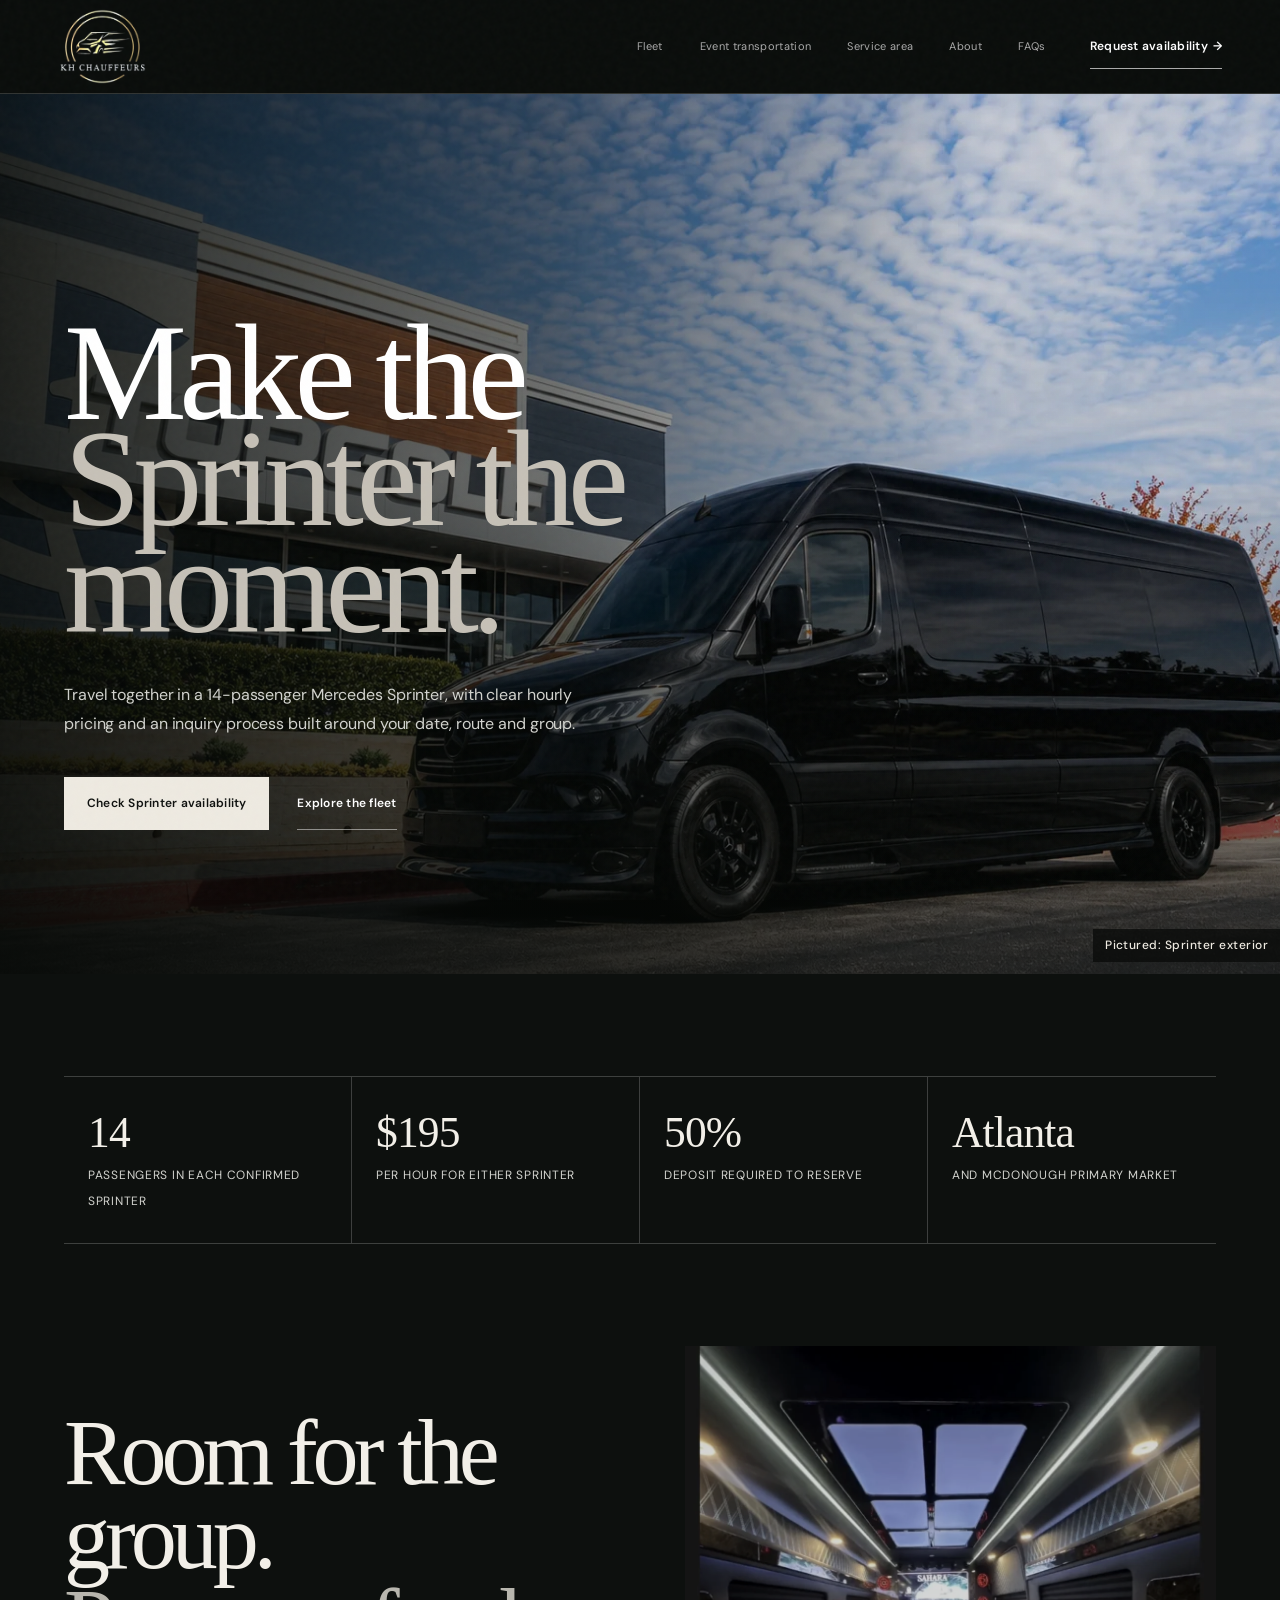
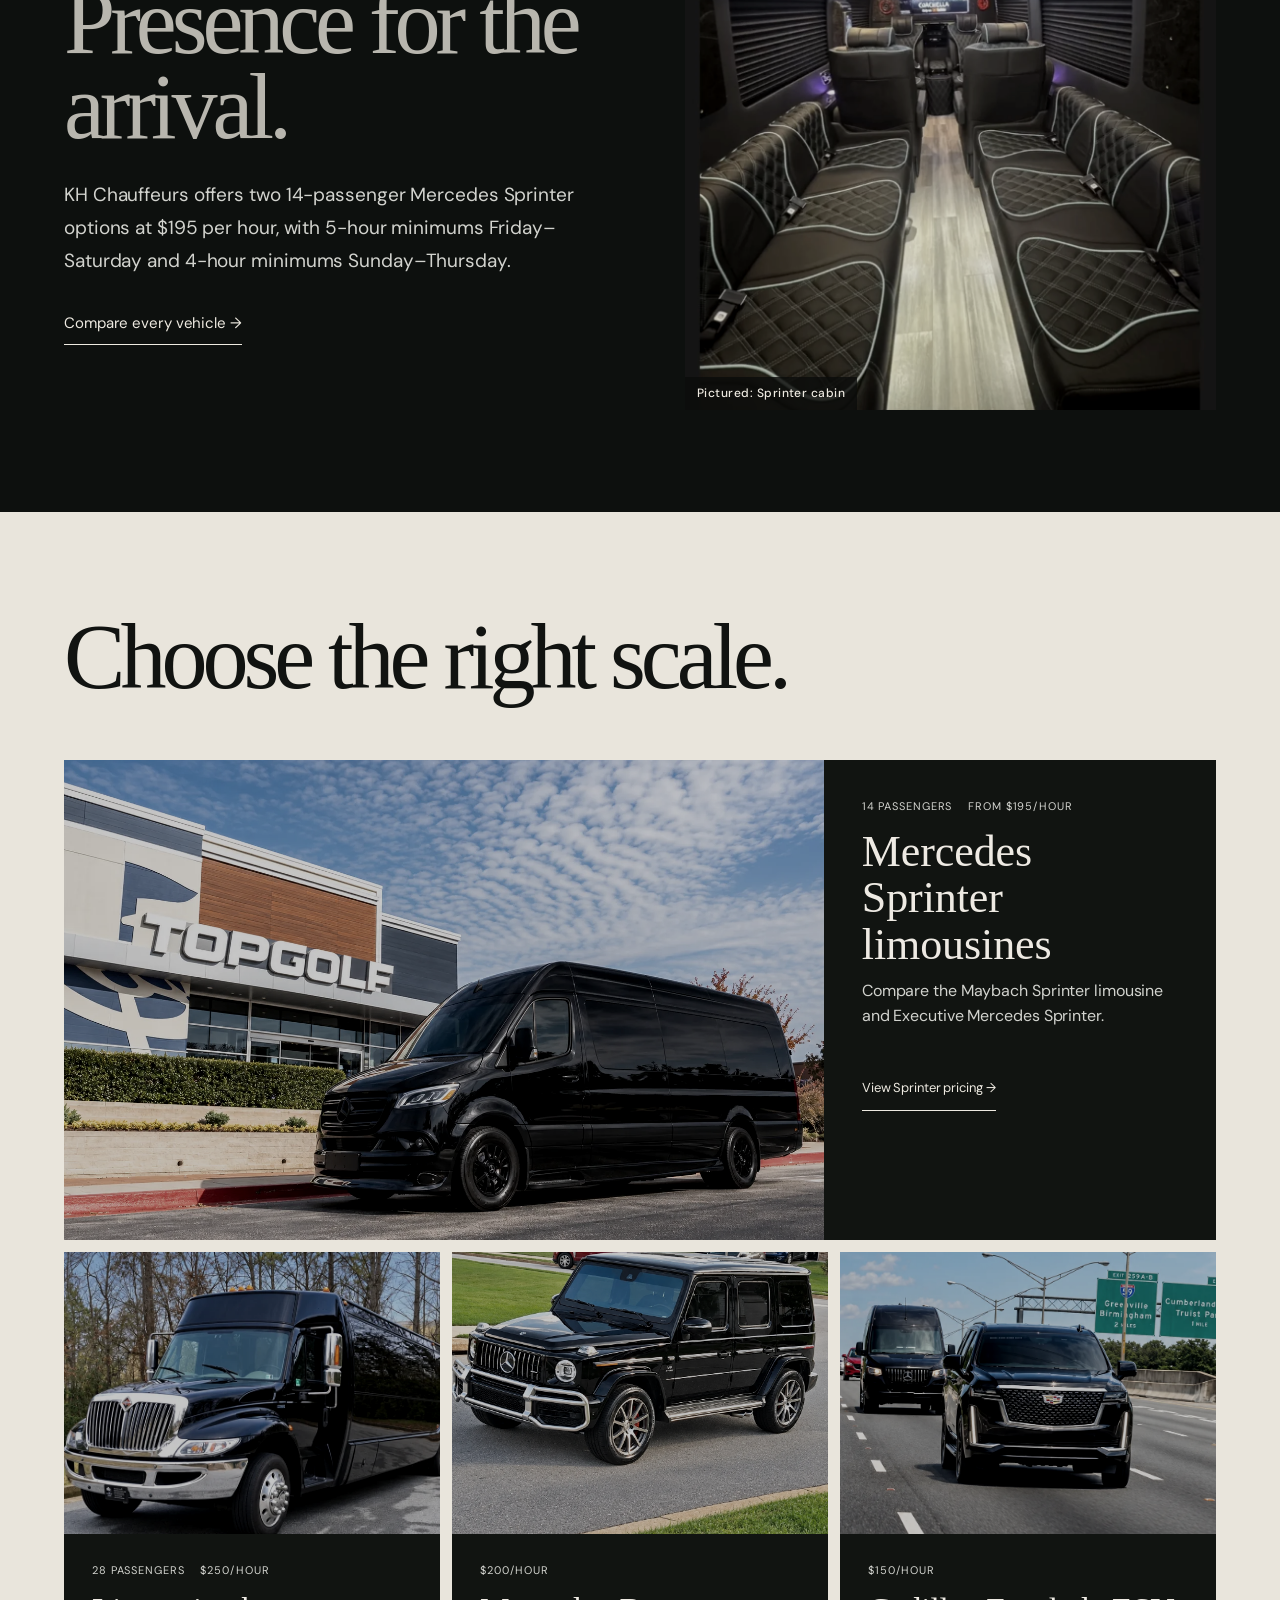
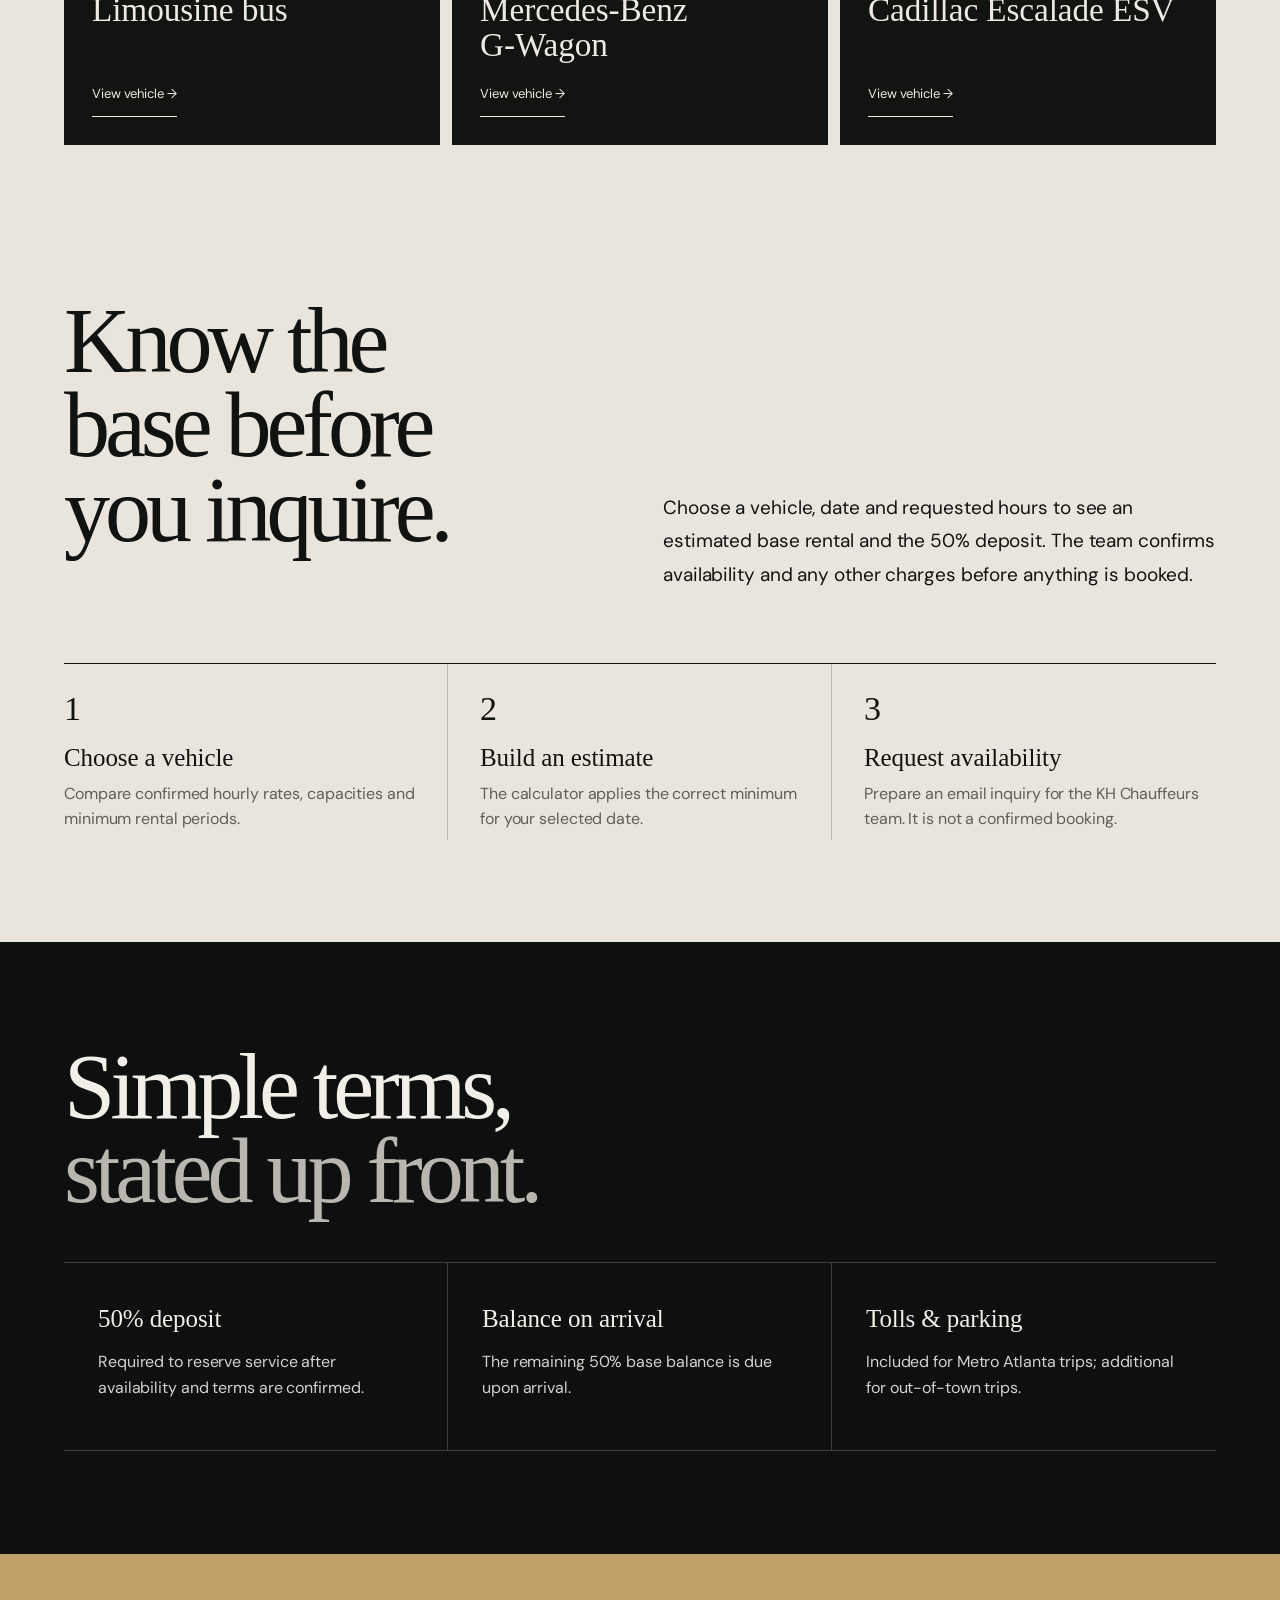
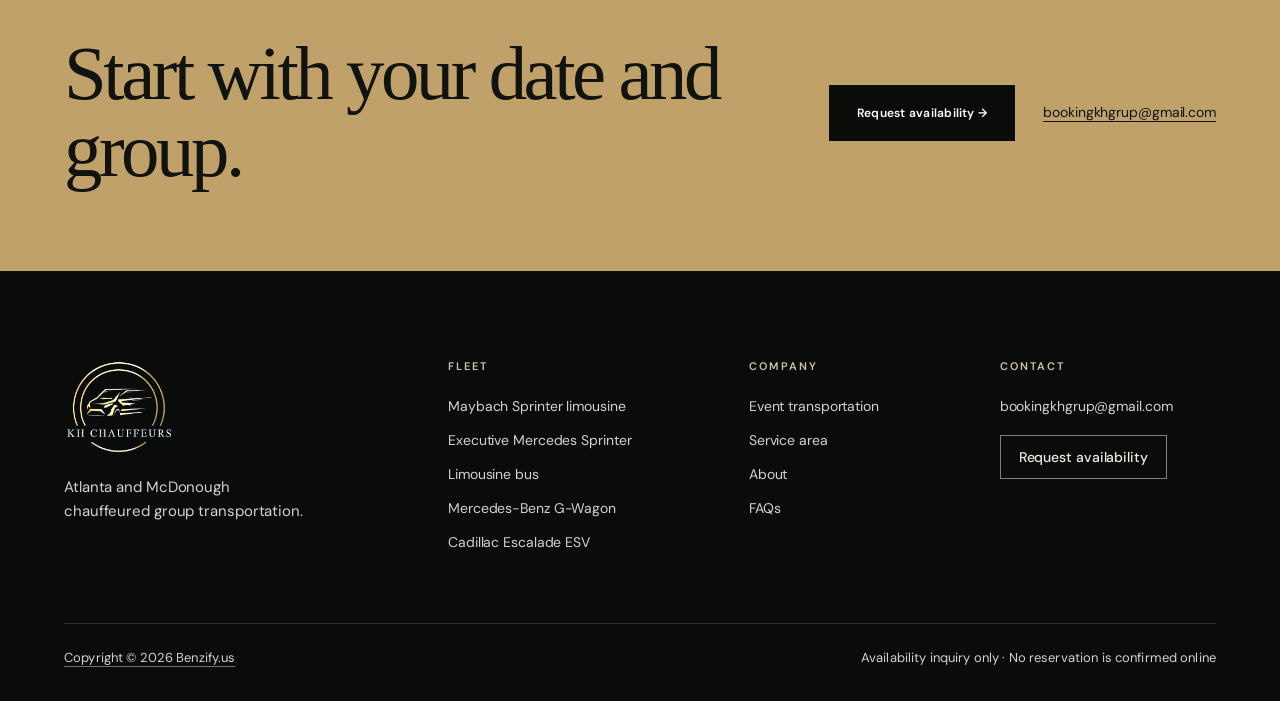
==== index.html @ 612e09ca "Add per-vehicle photo galleries, new KH Chauffeurs logo and extra photos - One reusable gallery caro" ====
<!doctype html><html lang="en"><head><meta charset="utf-8"><meta name="viewport" content="width=device-width,initial-scale=1,viewport-fit=cover"><title>Luxury Sprinter Rentals in Atlanta | KH Chauffeurs</title><meta name="description" content="Request availability for 14-passenger Mercedes Sprinters, a 28-passenger limousine bus, Escalade ESV and G-Wagon service in Atlanta and McDonough."><link rel="canonical" href="https://khchauffeur.com/"><script>document.documentElement.classList.add("js")</script><link rel="icon" href="data:,"><link rel="preload" as="image" href="assets/sprinter-exterior-enhanced.webp" fetchpriority="high"><link rel="preconnect" href="https://fonts.googleapis.com"><link rel="preconnect" href="https://fonts.gstatic.com" crossorigin><link href="https://fonts.googleapis.com/css2?family=DM+Sans:wght@400;500;600&display=swap" rel="stylesheet"><link rel="stylesheet" href="styles.css"><script type="application/ld+json">{"@context":"https://schema.org","@type":"LocalBusiness","name":"KH Chauffeurs","url":"https://khchauffeur.com/","email":"bookingkhgrup@gmail.com","areaServed":[{"@type":"City","name":"Atlanta"},{"@type":"City","name":"McDonough"}],"description":"Luxury chauffeured Sprinter, limousine bus and SUV rentals for events in Atlanta, McDonough and surrounding areas."}</script><link rel="stylesheet" href="premium.css"></head><body class="page-home"><a class="skip-link" href="#main">Skip to content</a>
<header class="site-header"><a class="brand" href="index.html" aria-label="KH Chauffeurs home"><img class="brand-logo" src="assets/kh-chauffeur-logo.webp" alt="KH Chauffeurs" width="408" height="357" decoding="async"></a><button class="menu-button" type="button" data-menu-button aria-expanded="false" aria-controls="site-nav" aria-label="Open menu"><svg class="menu-icon" viewBox="0 0 24 24" width="22" height="22" aria-hidden="true" focusable="false"><path d="M3 7h18M3 12h18M3 17h18" fill="none" stroke="currentColor" stroke-width="1.5"/></svg></button><nav class="main-nav" id="site-nav" data-nav aria-label="Main navigation"><a href="fleet.html">Fleet</a><a href="events.html">Event transportation</a><a href="service-area.html">Service area</a><a href="about.html">About</a><a href="faqs.html">FAQs</a></nav><a class="nav-cta" href="request.html"><span class="nav-cta-full">Request availability</span><span class="nav-cta-short" aria-hidden="true">Request</span><span class="nav-cta-arrow" aria-hidden="true"> →</span></a></header>
<main id="main">

<section class="hero hm-hero hero-fade" aria-labelledby="home-title"><div class="container hero-content" data-vehicle="maybach-sprinter"><h1 id="home-title">Make the<br><em>Sprinter the moment.</em></h1><p class="hero-copy">Travel together in a <span data-field="passengers">14</span>-passenger Mercedes Sprinter, with clear hourly pricing and an inquiry process built around your date, route and group.</p><div class="hero-actions"><a class="button button-gold" href="request.html?vehicle=maybach-sprinter">Check Sprinter availability</a><a class="button button-outline" href="fleet.html">Explore the fleet</a></div></div><p class="fleet-caption hm-caption">Pictured: Sprinter exterior</p></section>

<section class="section section-dark hm-feature" aria-labelledby="feature-title"><div class="container" data-vehicle="maybach-sprinter">
<div class="fact-strip reveal-stagger"><div class="fact"><strong data-field="passengers">14</strong><span>passengers in each confirmed Sprinter</span></div><div class="fact"><strong data-field="rate">$195</strong><span>per hour for either Sprinter</span></div><div class="fact"><strong data-field="deposit">50%</strong><span>deposit required to reserve</span></div><div class="fact"><strong>Atlanta</strong><span>and McDonough primary market</span></div></div>
<div class="hm-feature-grid"><div class="hm-feature-copy reveal"><h2 class="section-title" id="feature-title">Room for the group.<br><em>Presence for the arrival.</em></h2><p class="lede">KH Chauffeurs offers two <span data-field="passengers">14</span>-passenger Mercedes Sprinter options at <span data-field="rate">$195</span> per hour, with <span data-field="min-weekend">5</span>-hour minimums Friday–Saturday and <span data-field="min-weekday">4</span>-hour minimums Sunday–Thursday.</p><a class="text-link" href="fleet.html">Compare every vehicle →</a></div><figure class="hm-feature-media reveal photo-zoom photo-settle"><img src="assets/executive-sprinter.webp" alt="Sprinter passenger cabin with quilted black leather seats and blue ceiling lights" width="1080" height="1351" loading="lazy" decoding="async"><figcaption class="fleet-caption">Pictured: Sprinter cabin</figcaption></figure></div>
</div></section>

<section class="section section-cream hm-fleet" aria-labelledby="fleet-title"><div class="container"><h2 class="section-title reveal" id="fleet-title">Choose the right scale.</h2><div class="fleet-grid hm-fleet-grid">
<article class="fleet-card featured reveal photo-zoom" data-vehicle="maybach-sprinter"><img src="assets/sprinter-exterior-enhanced.webp" alt="Black Mercedes-Benz Sprinter parked outside a Topgolf venue" width="1672" height="941" loading="lazy" decoding="async"><div class="fleet-card-body"><div class="fleet-meta"><span><span data-field="passengers">14</span> passengers</span><span>From <span data-field="rate">$195</span>/hour</span></div><h3>Mercedes Sprinter limousines</h3><p>Compare the Maybach Sprinter limousine and Executive Mercedes Sprinter.</p><a class="text-link" href="maybach-sprinter.html">View Sprinter pricing →</a></div></article>
<article class="fleet-card reveal photo-zoom" data-vehicle="limo-bus"><img src="assets/limo-bus-exterior.webp" alt="Black limousine bus with a chrome grille, parked in a tree-lined lot" width="918" height="612" loading="lazy" decoding="async"><div class="fleet-card-body"><div class="fleet-meta"><span><span data-field="passengers">28</span> passengers</span><span><span data-field="rate">$250</span>/hour</span></div><h3>Limousine bus</h3><a class="text-link" href="limo-bus.html">View vehicle →</a></div></article>
<article class="fleet-card reveal photo-zoom" data-vehicle="g-wagon"><img src="assets/g-wagon-enhanced.webp" alt="Black Mercedes-Benz G-Wagon parked on a residential street" width="1214" height="1295" loading="lazy" decoding="async"><div class="fleet-card-body"><div class="fleet-meta"><span><span data-field="rate">$200</span>/hour</span></div><h3>Mercedes&#8209;Benz G&#8209;Wagon</h3><a class="text-link" href="g-wagon.html">View vehicle →</a></div></article>
<article class="fleet-card reveal photo-zoom" data-vehicle="escalade-esv"><img src="assets/escalade-enhanced.webp" alt="Black Cadillac Escalade ESV driving on a highway, with a Sprinter behind" width="946" height="1662" loading="lazy" decoding="async"><div class="fleet-card-body"><div class="fleet-meta"><span><span data-field="rate">$150</span>/hour</span></div><h3>Cadillac Escalade ESV</h3><a class="text-link" href="escalade.html">View vehicle →</a></div></article>
</div></div></section>

<section class="section hm-how" aria-labelledby="how-title"><div class="container"><div class="split reveal-stagger"><h2 class="section-title" id="how-title">Know the base before you inquire.</h2><p class="lede">Choose a vehicle, date and requested hours to see an estimated base rental and the <span data-field="deposit">50%</span> deposit. The team confirms availability and any other charges before anything is booked.</p></div><ol class="hm-steps reveal-stagger"><li><h3>Choose a vehicle</h3><p>Compare confirmed hourly rates, capacities and minimum rental periods.</p></li><li><h3>Build an estimate</h3><p>The calculator applies the correct minimum for your selected date.</p></li><li><h3>Request availability</h3><p>Prepare an email inquiry for the KH Chauffeurs team. It is not a confirmed booking.</p></li></ol></div></section>

<section class="section section-dark hm-policies" aria-labelledby="policies-title"><div class="container"><h2 class="section-title reveal" id="policies-title">Simple terms,<br><em>stated up front.</em></h2><div class="policy-grid reveal-stagger"><article class="policy-card"><h3><span data-field="deposit">50%</span> deposit</h3><p>Required to reserve service after availability and terms are confirmed.</p></article><article class="policy-card"><h3>Balance on arrival</h3><p>The remaining 50% base balance is due upon arrival.</p></article><article class="policy-card"><h3>Tolls &amp; parking</h3><p>Included for Metro Atlanta trips; additional for out-of-town trips.</p></article></div></div></section>

<section class="cta-band hm-cta" aria-labelledby="cta-title"><div class="container"><h2 class="reveal" id="cta-title">Start with your date and group.</h2><div class="fleet-cta-actions reveal"><a class="button button-dark" href="request.html">Request availability →</a><a class="fleet-cta-email" href="mailto:bookingkhgrup@gmail.com">bookingkhgrup@gmail.com</a></div></div></section>
</main>
<footer class="footer site-footer"><div class="container"><div class="footer-grid"><div class="footer-brand"><p class="footer-name"><a class="footer-home" href="index.html" aria-current="page"><img class="brand-logo" src="assets/kh-chauffeur-logo.webp" alt="KH Chauffeurs" width="408" height="357" decoding="async"></a></p><p class="footer-tagline">Atlanta and McDonough chauffeured group transportation.</p></div><nav class="footer-col" aria-labelledby="footer-fleet"><h2 class="footer-heading" id="footer-fleet">Fleet</h2><ul><li><a href="maybach-sprinter.html">Maybach Sprinter limousine</a></li><li><a href="executive-sprinter.html">Executive Mercedes Sprinter</a></li><li><a href="limo-bus.html">Limousine bus</a></li><li><a href="g-wagon.html">Mercedes-Benz G-Wagon</a></li><li><a href="escalade.html">Cadillac Escalade ESV</a></li></ul></nav><nav class="footer-col" aria-labelledby="footer-company"><h2 class="footer-heading" id="footer-company">Company</h2><ul><li><a href="events.html">Event transportation</a></li><li><a href="service-area.html">Service area</a></li><li><a href="about.html">About</a></li><li><a href="faqs.html">FAQs</a></li></ul></nav><nav class="footer-col" aria-labelledby="footer-contact"><h2 class="footer-heading" id="footer-contact">Contact</h2><ul><li><a href="mailto:bookingkhgrup@gmail.com">bookingkhgrup@gmail.com</a></li><li><a class="footer-cta" href="request.html">Request availability</a></li></ul></nav></div><div class="footer-bottom"><p><a class="footer-credit" href="https://benzify.us/">Copyright © 2026 Benzify.us</a></p><p>Availability inquiry only · No reservation is confirmed online</p></div></div></footer><script src="data.js"></script><script src="script.js"></script><script src="vehicle.js"></script></body></html>
---- styles.css ----
:root{--ink:#101210;--night:#0b0e0c;--paper:#f1eee7;--cream:#faf8f3;--gold:#b79a63;--muted:#6e7069;--line:rgba(16,18,16,.16);--serif:Georgia,'Times New Roman',serif;--sans:'DM Sans',Arial,sans-serif;--max:1240px}*{box-sizing:border-box}html{scroll-behavior:smooth}body{margin:0;background:var(--paper);color:var(--ink);font-family:var(--sans);font-size:16px;line-height:1.6}img{display:block;max-width:100%}a{color:inherit}.skip-link{position:absolute;left:-9999px;top:0}.skip-link:focus{left:16px;top:16px;z-index:100;background:#fff;padding:10px 14px}.site-header{height:82px;display:flex;align-items:center;gap:36px;padding:0 max(5vw,24px);background:var(--night);color:#fff;position:relative;z-index:30}.brand{display:flex;align-items:center;gap:13px;color:#fff;text-decoration:none;font-size:12px;letter-spacing:.2em}.brand-mark{display:grid;place-items:center;width:42px;height:42px;border:1px solid currentColor;font:16px var(--serif);letter-spacing:0}.main-nav{display:flex;align-items:center;gap:28px;margin-left:auto}.main-nav a{text-decoration:none;font-size:13px;color:#d4d5d0}.main-nav a:hover,.main-nav a:focus-visible{color:#fff}.nav-cta,.button{display:inline-flex;align-items:center;justify-content:center;gap:18px;text-decoration:none;border:0;cursor:pointer;font:600 12px var(--sans);letter-spacing:.02em;padding:16px 22px}.nav-cta,.button-gold{background:var(--gold);color:#111}.button-dark{background:var(--night);color:#fff}.button-outline{border:1px solid currentColor;background:transparent}.menu-button{display:none;background:transparent;border:0;color:#fff;font-size:25px}.container{width:min(var(--max),90vw);margin:auto}.hero{min-height:760px;display:grid;align-items:end;position:relative;background:linear-gradient(90deg,rgba(7,9,8,.84),rgba(7,9,8,.15)),url('assets/sprinter-exterior-enhanced.webp') center/cover;color:#fff}.hero-content{padding:120px 0 90px;max-width:760px}.eyebrow,.kicker{text-transform:uppercase;letter-spacing:.18em;font-size:11px;font-weight:600}.eyebrow{color:#d7c39c}.hero h1,.page-hero h1,.section-title{font:400 clamp(54px,8vw,118px)/.88 var(--serif);letter-spacing:-.055em;margin:25px 0}.hero h1 em,.section-title em{font-weight:400;color:#b8b6ae}.hero-copy{font-size:18px;max-width:590px;color:#d7d8d3}.hero-actions{display:flex;flex-wrap:wrap;gap:14px;margin-top:34px}.image-disclosure{position:absolute;right:5vw;bottom:24px;font-size:10px;letter-spacing:.08em;background:rgba(7,9,8,.7);padding:7px 10px}.section{padding:110px 0}.section-dark{background:var(--night);color:#f2efe8}.section-cream{background:var(--cream)}.split{display:grid;grid-template-columns:1fr 1fr;gap:8vw;align-items:center}.section-title{font-size:clamp(46px,6vw,82px)}.lede{font-size:19px;color:var(--muted);max-width:650px}.section-dark .lede{color:#b8bbb5}.fact-strip{display:grid;grid-template-columns:repeat(4,1fr);border-top:1px solid rgba(255,255,255,.2);border-bottom:1px solid rgba(255,255,255,.2);margin-top:70px}.fact{padding:24px 18px;border-right:1px solid rgba(255,255,255,.2)}.fact:last-child{border:0}.fact strong{display:block;font:28px var(--serif);margin-bottom:4px}.fact span{color:#aaa;font-size:12px}.fleet-grid{display:grid;grid-template-columns:repeat(2,1fr);gap:20px;margin-top:48px}.fleet-card{background:#fff;position:relative;overflow:hidden}.fleet-card.featured{grid-column:span 2;display:grid;grid-template-columns:1.35fr 1fr}.fleet-card img{width:100%;height:390px;object-fit:cover}.fleet-card.featured img{height:100%;min-height:480px}.fleet-card-body{padding:30px}.fleet-meta{display:flex;gap:16px;flex-wrap:wrap;color:#777;font-size:12px}.fleet-card h2,.fleet-card h3{font:400 36px/1.05 var(--serif);margin:18px 0}.price{font:30px var(--serif)}.price small{font:12px var(--sans);color:#777}.text-link{display:inline-block;margin-top:18px;text-decoration:none;border-bottom:1px solid currentColor;font-size:13px}.policy-grid,.steps,.faq-grid{display:grid;grid-template-columns:repeat(3,1fr);gap:18px;margin-top:45px}.policy-card,.step,.faq-card{padding:30px;border:1px solid var(--line);background:rgba(255,255,255,.45)}.policy-card h3,.step h3,.faq-card h3{font:400 25px var(--serif);margin:8px 0}.step span{color:var(--gold);font-size:12px}.cta-band{background:var(--gold);padding:66px 0}.cta-band .container{display:flex;align-items:center;justify-content:space-between;gap:30px}.cta-band h2{font:400 clamp(36px,5vw,64px)/1 var(--serif);margin:0}.page-hero{padding:110px 0 80px;background:var(--night);color:#fff}.page-hero h1{font-size:clamp(52px,7vw,96px);max-width:900px}.breadcrumbs{font-size:12px;color:#aaa}.breadcrumbs a{color:#ddd}.vehicle-hero{display:grid;grid-template-columns:1.25fr .75fr;min-height:650px}.vehicle-hero img{width:100%;height:100%;object-fit:cover}.vehicle-panel{background:var(--night);color:#fff;padding:70px 5vw;display:flex;flex-direction:column;justify-content:center}.vehicle-panel h1{font:400 clamp(48px,6vw,86px)/.95 var(--serif);margin:20px 0}.vehicle-rate{font:42px var(--serif);margin:20px 0}.vehicle-rate small{font:13px var(--sans);color:#aaa}.spec-list{margin:20px 0;padding:0;list-style:none}.spec-list li{padding:13px 0;border-top:1px solid rgba(255,255,255,.16)}.gallery{display:grid;grid-template-columns:1.2fr .8fr;gap:18px}.gallery img{width:100%;height:570px;object-fit:cover}.gallery img:last-child{height:100%}.content-grid{display:grid;grid-template-columns:1.2fr .8fr;gap:7vw}.content-grid aside{padding:30px;background:#e7e1d6;align-self:start}.content-grid h2{font:400 42px var(--serif)}.check-list{padding-left:20px}.check-list li{margin:10px 0}.inquiry-layout{display:grid;grid-template-columns:.72fr 1.28fr;gap:7vw}.form-grid{display:grid;grid-template-columns:1fr 1fr;gap:20px}.field{display:block;font-size:11px;text-transform:uppercase;letter-spacing:.1em}.field.full{grid-column:1/-1}.field input,.field select,.field textarea{display:block;width:100%;margin-top:8px;padding:14px;border:1px solid #b7b5ae;background:#fff;font:15px var(--sans);border-radius:0}.field textarea{min-height:120px;resize:vertical}.estimate{grid-column:1/-1;background:var(--night);color:#fff;padding:26px;margin:6px 0}.estimate-grid{display:grid;grid-template-columns:repeat(3,1fr);gap:12px}.estimate strong{display:block;font:26px var(--serif)}.estimate span{font-size:11px;color:#aaa}.estimate-note{color:#ccc;font-size:13px;margin-bottom:0}.form-status{grid-column:1/-1;min-height:28px;font-size:13px}.fine-print{font-size:12px;color:#777}.faq-list details{border-top:1px solid var(--line);padding:22px 0}.faq-list summary{cursor:pointer;font:24px var(--serif)}.faq-list p{max-width:800px;color:#60625c}.area-panel{padding:50px;background:#ddd5c8}.area-panel h2{font:50px var(--serif);margin:0}.footer{background:#090c0a;color:#ddd;padding:75px 0 28px}.footer-grid{display:grid;grid-template-columns:2fr 1fr 1fr;gap:60px}.footer h3{font:28px var(--serif);margin:0 0 15px}.footer a{display:block;text-decoration:none;color:#aaa;margin:8px 0}.footer a:hover{color:#fff}.footer-bottom{border-top:1px solid #282b28;margin-top:50px;padding-top:20px;font-size:11px;color:#777;display:flex;justify-content:space-between}.reveal{opacity:0;transform:translateY(24px);transition:.8s ease}.reveal.is-visible{opacity:1;transform:none}:focus-visible{outline:3px solid #d5ad62;outline-offset:3px}@media(max-width:900px){.menu-button{display:block;margin-left:auto}.main-nav{display:none;position:absolute;top:82px;left:0;right:0;padding:30px 5vw;background:var(--night);flex-direction:column;align-items:flex-start}.main-nav.is-open{display:flex}.nav-cta{display:none}.hero{min-height:700px}.split,.vehicle-hero,.content-grid,.inquiry-layout{grid-template-columns:1fr}.vehicle-hero img{height:520px}.fleet-card.featured{grid-template-columns:1fr}.fact-strip{grid-template-columns:repeat(2,1fr)}.policy-grid,.steps,.faq-grid{grid-template-columns:1fr 1fr}.footer-grid{grid-template-columns:1fr 1fr}.footer-grid>div:first-child{grid-column:1/-1}}@media(max-width:600px){.site-header{padding:0 20px}.brand>span:last-child{font-size:10px}.hero-content{padding:100px 0 70px}.section{padding:76px 0}.fleet-grid,.policy-grid,.steps,.faq-grid,.form-grid,.gallery{grid-template-columns:1fr}.fleet-card.featured{grid-column:auto}.fleet-card img,.fleet-card.featured img{height:320px;min-height:0}.fact-strip{grid-template-columns:1fr}.fact{border-right:0;border-bottom:1px solid rgba(255,255,255,.2)}.cta-band .container{align-items:flex-start;flex-direction:column}.vehicle-hero img{height:370px}.gallery img,.gallery img:last-child{height:370px}.field.full{grid-column:auto}.estimate-grid{grid-template-columns:1fr}.footer-grid{grid-template-columns:1fr}.footer-grid>div:first-child{grid-column:auto}.footer-bottom{display:block}.image-disclosure{left:5vw;right:auto}}@media(prefers-reduced-motion:reduce){html{scroll-behavior:auto}.reveal{opacity:1;transform:none;transition:none}}
@media(max-width:600px){.area-panel{min-width:0;padding:30px}.area-panel h2{font-size:42px}}
---- premium.css ----
/* Premium editorial art direction layered over the factual site system.
   Breakpoints (use only these): max-width 400px small phones · 600px phones · 900px tablets (nav collapses) · 1200px small desktops.
   Short landscape phones: (max-height:500px) and (orientation:landscape). */
:root{--ink:#111311;--night:#0a0c0a;--paper:#e9e5dc;--cream:#f3f0e9;--gold:#b99c68;--muted:#77776f;--line:rgba(17,19,17,.18);--line-strong:#85857e;--mist:#d2d3ce;--bone:#eeeae1;--champagne:#d0c4ae;--focus:#d5ad62;--line-dark:rgba(255,255,255,.2);--max:1320px}
body{background:var(--paper);letter-spacing:-.006em}
body:before{content:"";position:fixed;inset:0;z-index:90;pointer-events:none;opacity:.025;background-image:url("data:image/svg+xml,%3Csvg viewBox='0 0 160 160' xmlns='http://www.w3.org/2000/svg'%3E%3Cfilter id='n'%3E%3CfeTurbulence type='fractalNoise' baseFrequency='.88' numOctaves='3' stitchTiles='stitch'/%3E%3C/filter%3E%3Crect width='100%25' height='100%25' filter='url(%23n)'/%3E%3C/svg%3E")}
.site-header{height:94px;padding:0 max(4.5vw,28px);border-bottom:1px solid rgba(255,255,255,.16);background:#0a0d0b}
.brand{font-size:10px;letter-spacing:.26em}.brand-mark{width:42px;height:42px;font-size:14px}.main-nav{gap:36px}.main-nav a{font-size:11px;letter-spacing:.03em;color:#aaa}.nav-cta{background:transparent;color:#fff;border-bottom:1px solid #aaa;padding:10px 0}.button,.nav-cta{text-transform:none}.button{padding:18px 23px}.button-gold{background:#eeeae1;color:#101210}.button-outline{border-color:rgba(255,255,255,.48)}
.hero{min-height:calc(100vh - 94px);height:min(900px,calc(100vh - 20px));background-image:linear-gradient(90deg,rgba(5,8,6,.9) 0%,rgba(5,8,6,.58) 43%,rgba(5,8,6,.16) 76%),linear-gradient(0deg,rgba(5,8,6,.66),transparent 56%),url('assets/sprinter-exterior-enhanced.webp');background-position:center;background-size:cover}
.hero-content{padding:120px 0 88px;max-width:920px}.eyebrow{display:flex;align-items:center;gap:15px;color:#d0c4ae}.eyebrow:before{content:"";width:34px;height:1px;background:currentColor}.hero h1{font-size:clamp(72px,10.8vw,154px);line-height:.77;max-width:980px;margin:50px 0 42px}.hero h1 em{color:#c6c1b7}.hero-copy{max-width:520px;font-size:16px;line-height:1.8;color:#d2d3ce}.hero-actions{margin-top:38px;gap:28px}.hero-actions .button-outline{border-width:0 0 1px;padding-left:0;padding-right:0}.image-disclosure{font-size:9px;color:#c3c3bc;background:rgba(5,8,6,.72);letter-spacing:.11em}
.section{padding:140px 0}.section-dark{background:#0d100e}.section-cream{background:#e9e5dc}.kicker{font-size:9px;color:#74766f}.section-dark .kicker{color:#979992}.section-title{font-size:clamp(52px,7.2vw,100px);line-height:.92;margin:38px 0}.lede{font:400 19px/1.75 var(--sans)}
.split{grid-template-columns:.92fr 1.08fr;gap:10vw}.fact-strip{margin-top:95px}.fact{padding:30px 24px}.fact strong{font-size:38px}.fact span{font-size:10px;letter-spacing:.04em;text-transform:uppercase}
.fleet-grid{gap:12px;margin-top:60px}.fleet-card{background:#111411;color:#eeeae3}.fleet-card img{filter:saturate(.68) brightness(.76) contrast(1.06);transition:filter .6s ease,transform .8s ease}.fleet-card:hover img{filter:saturate(.82) brightness(.88);transform:scale(1.012)}.fleet-card.featured{grid-template-columns:1.55fr .8fr}.fleet-card-body{padding:38px}.fleet-card h2,.fleet-card h3{font-size:44px}.fleet-meta{color:#aaa;font-size:10px;text-transform:uppercase;letter-spacing:.08em}.fleet-card .text-link{color:#ddd}.price small{color:#aaa}.fine-print{max-width:700px;margin-top:30px;font-size:10px;color:#777}
.policy-grid,.steps,.faq-grid{gap:0;border-top:1px solid var(--line);border-bottom:1px solid var(--line)}.policy-card,.step,.faq-card{background:transparent;border:0;border-right:1px solid var(--line);padding:34px}.policy-card:last-child,.step:last-child,.faq-card:last-child{border-right:0}.section-dark .policy-grid{border-color:rgba(255,255,255,.2)}.section-dark .policy-card{border-color:rgba(255,255,255,.2)}
.cta-band{background:#c0a16a;padding:82px 0}.cta-band h2{font-size:clamp(42px,6vw,78px);letter-spacing:-.045em}.cta-band .button-dark{padding:20px 28px}
.page-hero{padding:145px 0 110px;background:#0b0e0c;min-height:520px;display:flex;align-items:end}.page-hero h1{font-size:clamp(68px,9vw,132px);line-height:.85;margin:48px 0 30px;letter-spacing:-.065em;max-width:1100px}.page-hero .hero-copy{font-size:17px}.breadcrumbs{font-size:10px;letter-spacing:.08em;text-transform:uppercase}
.vehicle-hero{grid-template-columns:1.55fr .7fr;min-height:760px;background:#0a0c0a}.vehicle-hero img{filter:saturate(.66) brightness(.72) contrast(1.08)}.vehicle-panel{padding:90px 5vw;border-left:1px solid rgba(255,255,255,.14)}.vehicle-panel h1{font-size:clamp(58px,6.6vw,102px);letter-spacing:-.055em}.vehicle-rate{font-size:50px}.spec-list li{font-size:13px;color:#c4c5bf;padding:16px 0}.content-grid h2{font-size:52px;line-height:1.03}.content-grid aside{background:#d8d1c4;padding:42px;border-left:1px solid #aaa}.gallery img{filter:saturate(.72) brightness(.82)}
.area-panel{background:#dcd5ca;border-top:1px solid #a9a59c;padding:56px}.area-panel h2{font-size:64px;letter-spacing:-.045em}.faq-list details{padding:28px 0}.faq-list summary{font-size:31px}.faq-list p{font-size:15px;line-height:1.75}
.inquiry-layout{grid-template-columns:.62fr 1.38fr;gap:8vw}.inquiry-layout aside{padding:0;background:transparent;border:0}.field{font-size:9px;letter-spacing:.14em}.field input,.field select,.field textarea{background:transparent;border:0;border-bottom:1px solid #999;padding:15px 0}.field input:focus,.field select:focus,.field textarea:focus{border-color:#111;outline:0}.estimate{padding:34px;background:#0c0f0d}.estimate strong{font-size:32px}.form-grid>.button{min-height:56px}
.footer{padding-top:95px}
@media(max-width:900px){.site-header{height:78px}.main-nav{top:78px}.hero{height:auto;min-height:740px}.hero h1{font-size:clamp(62px,16vw,112px)}.split{grid-template-columns:1fr}.vehicle-hero{grid-template-columns:1fr}.vehicle-hero img{height:560px}.fleet-card.featured{grid-template-columns:1fr}.policy-grid,.steps,.faq-grid{grid-template-columns:1fr 1fr}.policy-card,.step,.faq-card{border-bottom:1px solid var(--line)}.page-hero{min-height:460px}.page-hero h1{font-size:clamp(58px,12vw,96px)}}
@media(max-width:600px){.site-header{padding:0 18px}.brand{gap:10px}.brand-mark{width:38px;height:38px}.hero{min-height:720px;background-position:60% center}.hero-content{padding:95px 0 65px}.hero h1{font-size:clamp(56px,18vw,82px);margin:40px 0 30px}.hero-copy{font-size:15px}.hero-actions{align-items:flex-start;flex-direction:column}.section{padding:90px 0}.section-title{font-size:48px}.fact-strip{margin-top:60px}.fleet-card h2,.fleet-card h3{font-size:36px}.policy-grid,.steps,.faq-grid{grid-template-columns:1fr}.policy-card,.step,.faq-card{border-right:0}.cta-band{padding:68px 0}.page-hero{padding:100px 0 70px;min-height:430px}.page-hero h1{font-size:55px}.vehicle-hero img{height:390px}.vehicle-panel{padding:70px 7vw}.vehicle-panel h1{font-size:52px}.content-grid h2{font-size:40px}.faq-list summary{font-size:25px}.inquiry-layout{gap:55px}.estimate{padding:25px}.image-disclosure{max-width:90vw}}

/* Homepage fleet card: keep the bus's front in frame when the card is narrow. */
.fleet-card img[src$="limo-bus-exterior.webp"]{object-position:12% center}
/* The Escalade sits low in a tall photo; anchor the crop there so the whole vehicle shows. */
.fleet-card img[src$="escalade-enhanced.webp"]{object-position:center 76%}

/* Executive Sprinter and Escalade pages: both photos are tall. Fit them to the hero instead of letting them set the hero's height. */
.vehicle-hero img[src$="executive-sprinter.webp"]{object-position:center 38%}
.vehicle-hero img[src$="escalade-enhanced.webp"]{object-position:center 78%}
@media(min-width:901px){.vehicle-hero img[src$="executive-sprinter.webp"],.vehicle-hero img[src$="escalade-enhanced.webp"]{height:0;min-height:100%}}

/* Text for screen readers only. */
.sr-only{position:absolute;width:1px;height:1px;padding:0;margin:-1px;overflow:hidden;clip:rect(0 0 0 0);white-space:nowrap;border:0}

/* ---------- Site header (all pages) ---------- */
.main-nav a[aria-current="page"]{color:#fff;text-decoration:underline;text-decoration-thickness:1px;text-underline-offset:.55em}
.menu-button{display:none;place-items:center;width:44px;height:44px;padding:0;color:#fff;background:transparent;border:1px solid rgba(255,255,255,.24);cursor:pointer}
.menu-icon{display:block}
.brand{min-height:44px}
.main-nav a{padding:14px 0}
.nav-cta{gap:0;min-height:44px;white-space:nowrap}
.nav-cta-short{display:none}
.nav-cta-arrow{margin-left:.45em}
@media(max-width:900px){
.menu-button{display:grid;margin-left:auto}
.nav-cta{display:inline-flex;margin-left:10px;padding:0 14px;border:1px solid rgba(255,255,255,.48);font-size:12px}
.main-nav a{display:flex;align-items:center;min-height:44px;font-size:15px}
}
/* Short "Request" label on phones (up to 600px) so the wordmark never wraps beside the full label. */
@media(max-width:600px){
.nav-cta-full{position:absolute;width:1px;height:1px;overflow:hidden;clip:rect(0 0 0 0);white-space:nowrap}
.nav-cta-short{display:inline}
}
.brand{flex-shrink:0}
.brand>span:last-child{white-space:nowrap}
@media(max-width:400px){
.site-header{gap:0;padding:0 16px}
.brand{gap:9px}
.nav-cta{margin-left:8px;padding:0 12px}
}

/* ---------- Site footer (all pages) ---------- */
.site-footer{padding:clamp(64px,7vw,88px) 0 0}
.site-footer .footer-grid{display:grid;grid-template-columns:minmax(0,4fr) minmax(0,3fr) minmax(0,2.4fr) minmax(0,2.6fr);gap:40px clamp(32px,4vw,56px);padding-bottom:clamp(48px,5vw,72px)}
.footer-name{display:flex;align-items:center;gap:16px;margin:0 0 20px;font:400 clamp(28px,2.6vw,36px)/1 var(--serif);letter-spacing:-.02em;color:#eeeae1}
.footer-name .brand-mark{flex:none;width:44px;height:44px;font-size:15px;color:#eeeae1}
.footer-tagline{margin:0;max-width:34ch;font-size:15px;line-height:1.6;color:#d2d3ce;text-wrap:balance}
.footer-heading{margin:0 0 16px;font:600 11px var(--sans);letter-spacing:.18em;text-transform:uppercase;color:#d0c4ae}
.site-footer ul{margin:0;padding:0;list-style:none}
.site-footer .footer-col a{display:inline-flex;align-items:center;min-height:34px;margin:0;font-size:14px;color:#d2d3ce;text-decoration:none;overflow-wrap:anywhere}
.site-footer .footer-col a:hover{color:#fff;text-decoration:underline;text-underline-offset:.3em}
.site-footer .footer-col a.footer-cta{min-height:44px;margin-top:12px;padding:0 18px;border:1px solid rgba(255,255,255,.48);color:#eeeae1;font-weight:500;transition:background-color .2s ease,color .2s ease}
.site-footer .footer-col a.footer-cta:hover{background:#eeeae1;color:var(--night);text-decoration:none}
.site-footer .footer-bottom{display:flex;flex-wrap:wrap;justify-content:space-between;gap:8px 32px;margin:0;padding:24px 0 32px;letter-spacing:.01em;border-top:1px solid rgba(255,255,255,.14);font-size:13px;color:#d2d3ce}
.site-footer .footer-bottom p{margin:0;text-wrap:balance}
@media(max-width:1200px),(pointer:coarse){
.site-footer .footer-col a{min-height:44px}
.fleet-table tbody th a{display:inline-flex;align-items:center;min-height:44px}
}
@media(max-width:900px){
.site-footer .footer-grid{grid-template-columns:1fr 1fr;gap:36px 32px}
}
@media(max-width:600px){
.site-footer .footer-grid{grid-template-columns:1fr;gap:0}
.site-footer .footer-brand{padding-bottom:28px}
.site-footer .footer-col{padding:22px 0 14px;border-top:1px solid rgba(255,255,255,.14)}
.site-footer .footer-bottom{display:grid}
}

/* ---------- Fleet page ---------- */
/* Darker Graphite so secondary text passes 4.5:1 on paper and linen; Ink focus ring on light surfaces. */
.page-fleet{--muted:#5f5f58}
.page-fleet main :focus-visible{outline-color:var(--ink)}
.page-fleet .fleet-hero :focus-visible{outline-color:#d5ad62}
.page-fleet .breadcrumbs{margin:0;font-size:12px;color:#d2d3ce}
.page-fleet .breadcrumbs ol{display:flex;flex-wrap:wrap;align-items:center;gap:0 .5em;margin:0;padding:0;list-style:none}
.page-fleet .breadcrumbs li+li:before{content:"/";margin-right:.5em}
.page-fleet .breadcrumbs a{display:inline-flex;align-items:center;min-height:44px;color:#eeeae1}

/* Hero: Sprinter photo with the homepage's dark overlay. */
.fleet-hero{min-height:min(760px,calc(100svh - 94px));padding:110px 0 clamp(64px,8vw,104px);background:linear-gradient(90deg,rgba(5,8,6,.92) 0%,rgba(5,8,6,.66) 46%,rgba(5,8,6,.2) 82%),linear-gradient(0deg,rgba(5,8,6,.72),transparent 58%),url('assets/sprinter-exterior-enhanced.webp') 72% center/cover #0b0e0c}
.fleet-hero h1{max-width:14ch;margin:36px 0 28px;font-size:clamp(54px,7.4vw,108px);line-height:.9;text-wrap:balance}
.fleet-hero .hero-copy{margin:0;max-width:46ch;font-size:17px;line-height:1.65;color:#d2d3ce}
.fleet-hero .fleet-hero-note{margin-top:10px;font-size:15px;color:#d2d3ce}
.fleet-hero .hero-actions{margin-top:36px}

/* Rates: controls and table. */
.fleet-compare{background:var(--cream);padding:clamp(64px,8vw,104px) 0 clamp(56px,7vw,88px)}
.fleet-compare-title{margin:0 0 32px;font:400 clamp(32px,3.6vw,48px)/1.05 var(--serif);letter-spacing:-.03em}
.fleet-controls{display:flex;flex-wrap:wrap;align-items:flex-end;gap:20px 40px;padding-bottom:28px}
.fleet-controls[hidden]{display:none}
.fleet-control{display:grid;gap:10px}
.fleet-control-label{font:600 11px var(--sans);letter-spacing:.14em;text-transform:uppercase;color:var(--muted)}
.fleet-segment{display:flex;border:1px solid var(--ink)}
.fleet-segment button{min-height:44px;padding:0 18px;border:0;border-right:1px solid var(--ink);background:transparent;color:var(--ink);font:500 14px var(--sans);cursor:pointer;transition:background-color .2s ease,color .2s ease}
.fleet-segment button:last-child{border-right:0}
.fleet-segment button:hover{background:rgba(17,19,17,.07)}
.fleet-segment button[aria-pressed="true"]{background:var(--ink);color:var(--cream)}
.fleet-segment button:focus-visible{position:relative;z-index:1;outline:3px solid var(--ink);outline-offset:3px}
.fleet-result{flex:1 1 260px;align-self:center;min-height:1.6em;margin:0;font-size:14px;color:var(--ink)}

.fleet-table-wrap{overflow-x:auto}
.fleet-table{width:100%;border-collapse:collapse;font-size:16px;color:var(--ink);font-variant-numeric:lining-nums tabular-nums}
.fleet-table th,.fleet-table td{text-align:left;padding:20px 16px 20px 0;border-bottom:1px solid var(--line);vertical-align:baseline}
.fleet-table thead th{padding-top:0;font:500 14px var(--sans);color:var(--muted);border-bottom-color:var(--ink)}
.fleet-table tbody th{font:400 clamp(20px,1.9vw,26px)/1.2 var(--serif);letter-spacing:-.02em}
.fleet-table tbody th a{text-decoration:underline;text-decoration-thickness:1px;text-underline-offset:.22em;text-decoration-color:rgba(17,19,17,.55);transition:text-decoration-color .2s ease}
.fleet-table tbody th a:hover{text-decoration-color:currentColor}
.fleet-table td[data-field="rate"]{font:400 clamp(28px,2.8vw,40px)/1 var(--serif);letter-spacing:-.03em}
.fleet-table td[data-col]{font:400 22px var(--serif)}
.fleet-table .is-empty{color:var(--muted)}
.fleet-table .nowrap{white-space:nowrap}
.fleet-table.is-enhanced[data-day="weekday"] [data-col="weekend"],.fleet-table.is-enhanced[data-day="weekend"] [data-col="weekday"]{display:none}
.fleet-table .fleet-table-request{padding-right:0;text-align:right;white-space:nowrap}
.fleet-table-request a{display:inline-flex;align-items:center;min-height:44px;font:600 13px var(--sans);text-decoration:underline;text-decoration-thickness:1px;text-underline-offset:.3em}
.fleet-table-request a [aria-hidden="true"]{margin-left:.35em}
.fleet-table tr.is-dim th,.fleet-table tr.is-dim td{color:var(--muted)}
.fleet-table-note{margin:22px 0 0;max-width:65ch;font-size:14px;color:var(--muted)}

/* "Fits" / "Ask about seating" tags from the group-size filter. */
.fleet-fit{display:inline-block;margin-left:12px;padding:3px 8px;border:1px solid var(--ink);font:600 11px/1.4 var(--sans);letter-spacing:.08em;text-transform:uppercase;vertical-align:middle;color:var(--ink)}
.fleet-fit.is-unknown{border-style:dashed;border-color:var(--muted);color:var(--muted)}
.fleet-fit[hidden]{display:none}
/* In the table the tag sits on its own line so column widths stay put when it appears. */
.fleet-table tbody th .fleet-fit{display:table;margin:8px 0 0}
.fleet-fit.sr-only{position:absolute;width:1px;height:1px;padding:0;margin:-1px;overflow:hidden;clip:rect(0 0 0 0);border:0}

::view-transition-old(root),::view-transition-new(root){animation-duration:.22s;animation-timing-function:cubic-bezier(.2,.7,.2,1)}
@media(prefers-reduced-motion:reduce){::view-transition-group(*),::view-transition-old(*),::view-transition-new(*){animation:none!important}}

/* Terms strip, aligned to the table's left and right edges. */
.fleet-terms.policy-grid{grid-template-columns:repeat(3,1fr);margin-top:40px}
.fleet-terms .policy-card{padding:26px 32px;border-bottom:0}
.fleet-terms .policy-card:first-of-type{padding-left:0}
.fleet-terms .policy-card:last-child{padding-right:0}
.fleet-terms .policy-card h3{margin:0 0 8px;font-size:24px}
.fleet-terms .policy-card p{margin:0;font-size:15px;color:var(--ink);text-wrap:pretty}

/* Vehicle rows: photo, name, best for, price, two links. */
.fleet-list{background:var(--paper);padding:24px 0 clamp(48px,6vw,72px)}
.fleet-row{display:grid;grid-template-columns:1.25fr 1fr;gap:clamp(28px,5vw,80px);align-items:center;padding:clamp(40px,5vw,56px) 0;border-bottom:1px solid var(--line);scroll-margin-top:24px}
.fleet-row:nth-child(even){grid-template-columns:1fr 1.25fr}
.fleet-row:nth-child(even) .fleet-row-media{order:2}
.fleet-row-media{position:relative;margin:0}
.fleet-row-media img{width:100%;height:auto;aspect-ratio:3/2;object-fit:cover;filter:saturate(.72) brightness(.86) contrast(1.05);background:var(--night);transition:opacity .3s ease,filter .3s ease}
#maybach-sprinter .fleet-row-media img{object-position:80% center}
#executive-sprinter .fleet-row-media img{object-position:center 45%}
#g-wagon .fleet-row-media img{object-position:center 12%}
#escalade-esv .fleet-row-media img{object-position:center 75%}
.fleet-caption{position:absolute;left:0;bottom:0;padding:8px 12px;background:rgba(10,12,10,.8);color:#eeeae1;font:500 12px/1.4 var(--sans);letter-spacing:.04em}
.fleet-row-body h2{margin:0 0 16px;font:400 clamp(32px,3.6vw,52px)/1 var(--serif);letter-spacing:-.04em;text-wrap:balance}
.fleet-row-body .fleet-fit{margin:0 0 18px}
.fleet-best{max-width:36ch;margin:0 0 24px;font-size:17px;line-height:1.5;color:var(--ink)}
.fleet-best-label{display:block;margin-bottom:6px;font:600 11px var(--sans);letter-spacing:.14em;text-transform:uppercase;color:var(--muted)}
.fleet-rate{margin:0 0 28px;font:400 clamp(36px,4vw,56px)/1 var(--serif);letter-spacing:-.04em}
.fleet-rate-unit{margin-left:8px;font:400 16px var(--sans);letter-spacing:0;color:var(--muted)}
.fleet-actions{display:flex;flex-wrap:wrap;align-items:center;gap:14px 30px}
.fleet-actions .button{min-height:48px}
.fleet-actions .text-link{margin-top:0;padding:12px 0;font-size:15px;color:var(--ink);border-bottom-color:var(--ink)}
.fleet-row.is-dim .fleet-row-media img{opacity:.45;filter:saturate(0) brightness(.9)}
.fleet-row.is-dim .fleet-row-body{color:var(--muted)}
.fleet-row.is-dim .fleet-best{color:var(--muted)}
.fleet-list .fine-print{margin:20px 0 0;font-size:13px;color:var(--muted);text-wrap:pretty}

/* Closing gold band: heading on the left; on the right, three ruled steps, then the action. */
.fleet-cta{padding:clamp(64px,7vw,96px) 0}
.fleet-cta .container{display:grid;grid-template-columns:minmax(0,1fr) minmax(0,30rem);align-items:center;gap:40px clamp(48px,7vw,112px)}
.fleet-cta h2{max-width:12ch;margin:0;font-size:clamp(40px,5vw,68px);line-height:.98;text-wrap:balance}
.fleet-cta-steps{margin:0;padding:0;list-style:none;counter-reset:step;border-bottom:1px solid rgba(17,19,17,.3)}
.fleet-cta-steps li{counter-increment:step;display:grid;grid-template-columns:2.5rem 1fr;align-items:baseline;padding:16px 0;border-top:1px solid rgba(17,19,17,.3);font-size:16px;line-height:1.45;color:var(--ink)}
.fleet-cta-steps li::before{content:counter(step);font:400 22px/1 var(--serif);color:var(--ink)}
.fleet-cta-actions{display:flex;flex-wrap:wrap;align-items:center;gap:12px 28px;margin-top:28px}
.fleet-cta-email{display:inline-flex;align-items:center;min-height:44px;font-size:14px;color:var(--ink);text-decoration:underline;text-decoration-thickness:1px;text-underline-offset:.3em}
.fleet-cta .button-dark{min-height:56px;padding:0 32px;font-size:14px;transition:background-color .2s ease}
.fleet-cta .button-dark:hover{background:#1f231f}
.page-fleet .fleet-cta :focus-visible{outline:3px solid var(--ink);outline-offset:4px}

@media(max-width:900px){
.fleet-hero{min-height:0}
.fleet-table th,.fleet-table td{padding:18px 12px 18px 0}
.fleet-table thead th{font-size:13px}
.fleet-table tbody th{font-size:19px}
.fleet-table td[data-field="rate"]{font-size:26px}
.fleet-table td[data-col]{font-size:19px}
.fleet-row,.fleet-row:nth-child(even){grid-template-columns:1fr 1fr;gap:28px;padding:40px 0}
.fleet-row-body h2{font-size:clamp(28px,4vw,36px)}
.fleet-rate{font-size:36px;margin-bottom:22px}
.fleet-best{font-size:16px;margin-bottom:20px}
}
@media(max-width:900px){
.fleet-terms.policy-grid{grid-template-columns:1fr}
.fleet-terms .policy-card,.fleet-terms .policy-card:first-of-type,.fleet-terms .policy-card:last-child{padding:22px 0;border-right:0;border-bottom:1px solid var(--line)}
.fleet-terms .policy-card:last-child{border-bottom:0}
}
@media(max-width:600px){
.fleet-hero{display:block;padding:calc(56.3vw - 8px) 0 56px;background:linear-gradient(180deg,rgba(11,14,12,0) 0,rgba(11,14,12,0) calc(56.3vw - 96px),#0b0e0c calc(56.3vw)),url('assets/sprinter-exterior-enhanced.webp') center top/100% auto no-repeat #0b0e0c}
.fleet-hero .breadcrumbs{margin:0}
.fleet-hero .hero-actions .button-outline{min-height:44px;padding:10px 0}
.fleet-row,.fleet-row:nth-child(even){grid-template-columns:1fr;gap:24px;padding:36px 0}
.fleet-row:nth-child(even) .fleet-row-media{order:0}
.fleet-hero h1{margin:28px 0 22px;font-size:clamp(44px,13vw,56px)}
.fleet-hero .hero-copy{font-size:16px}
.fleet-controls{gap:18px}
.fleet-control,.fleet-segment{width:100%}
.fleet-segment button{flex:1 1 0;padding:0 8px}
.fleet-cta-actions{flex-direction:column;align-items:stretch;gap:8px}
.fleet-cta .button-dark{width:100%}
.fleet-cta-email{justify-content:center}
}
@media(max-width:900px){
.fleet-cta .container{grid-template-columns:1fr;gap:32px}
.fleet-cta h2{max-width:16ch}
}
/* Compare table as cards up to 900px (seven columns don't fit a tablet): 2 per row on tablets, 1 on phones. */
@media(max-width:900px){
.fleet-table-wrap{overflow:visible}
.fleet-table thead{position:absolute;width:1px;height:1px;overflow:hidden;clip:rect(0 0 0 0)}
.fleet-table,.fleet-table tbody,.fleet-table tr,.fleet-table th,.fleet-table td{display:block}
.fleet-table tbody{display:grid;grid-template-columns:repeat(2,minmax(0,1fr));gap:12px}
.fleet-table tr{padding:16px 18px 4px;border:1px solid var(--line)}
.fleet-table th,.fleet-table td{padding:6px 0;border:0}
.fleet-table tbody th{display:flex;flex-wrap:wrap;align-items:center;gap:8px 10px;margin-bottom:6px;padding:0 0 12px;border-bottom:1px solid var(--line)}
.fleet-table tbody th .fleet-fit{margin-left:0}
.fleet-table td{display:grid;grid-template-columns:minmax(8.5rem,44%) 1fr;gap:12px;align-items:baseline;text-wrap:balance}
.fleet-table td::before{content:attr(data-label);font:400 14px var(--sans);letter-spacing:0;color:var(--muted);text-wrap:balance}
.fleet-table td[data-field="rate"],.fleet-table td[data-col]{font-size:24px}
.fleet-table td.fleet-table-request{display:block;margin-top:6px;padding:0;border-top:1px solid var(--line);text-align:left}
.fleet-table td.fleet-table-request::before{content:none}
.fleet-table-request a{min-height:48px}
}
@media(max-width:600px){
.fleet-table tbody{grid-template-columns:1fr}
}

/* ---------- Vehicle page template (body.page-vehicle, used by maybach-sprinter.html) ---------- */
/* Reuses the fleet page's controls (.fleet-segment), captions (.fleet-caption) and gold band (.fleet-cta). */
.page-vehicle{--muted:#5f5f58}
.page-vehicle main :focus-visible{outline-color:var(--ink)}
.page-vehicle .vp-hero :focus-visible,.page-vehicle .vp-estimator :focus-visible,.page-vehicle .vp-other a:focus-visible{outline-color:#d5ad62}
.page-vehicle .fleet-cta :focus-visible{outline:3px solid var(--ink);outline-offset:4px}

/* Hero: the panel sets the height; the photo fills its column at a landscape crop, lighter than before. */
.vp-hero{grid-template-columns:minmax(0,1.45fr) minmax(360px,.85fr);min-height:0}
.vp-hero-media{position:relative;margin:0;min-height:clamp(460px,44vw,700px);background:var(--night)}
.vp-hero-media img{position:absolute;inset:0;width:100%;height:100%;object-fit:cover;object-position:74% center;filter:saturate(.8) brightness(.86) contrast(1.04)}
.vp-panel{display:flex;flex-direction:column;justify-content:center;padding:clamp(48px,5vw,80px) clamp(28px,4vw,64px)}
.vp-panel h1{margin:0 0 20px;font-size:clamp(44px,4.4vw,72px);line-height:.95;text-wrap:balance}
.vp-panel .vehicle-rate{margin:0 0 28px;font-size:clamp(40px,3.6vw,52px)}
.vp-panel .vehicle-rate small{color:#d2d3ce}
.vp-specs{margin:0 0 32px;border-top:1px solid rgba(255,255,255,.18)}
.vp-specs div{display:grid;grid-template-columns:7rem 1fr;gap:16px;padding:13px 0;border-bottom:1px solid rgba(255,255,255,.18);font-size:14px;line-height:1.5}
.vp-specs dt{font:600 11px/1.9 var(--sans);letter-spacing:.14em;text-transform:uppercase;color:#d0c4ae}
.vp-specs dd{margin:0;color:#eeeae1}
.vp-actions{display:flex;flex-wrap:wrap;align-items:center;gap:12px 28px}
.vp-actions .button{min-height:52px}
.vp-text-link{display:inline-flex;align-items:center;min-height:44px;font-size:14px;color:#eeeae1;text-decoration:underline;text-decoration-thickness:1px;text-underline-offset:.3em}
.vp-text-link:hover{color:#fff}

/* Overview: heading and paragraph left, "At a glance" right. */
.vp-overview{background:var(--cream);padding:clamp(72px,8vw,112px) 0}
.vp-overview-grid{display:grid;grid-template-columns:minmax(0,7fr) minmax(0,5fr);gap:40px clamp(40px,6vw,96px);align-items:start}
.vp-overview-copy h2{max-width:16ch;margin:0 0 24px;font:400 clamp(36px,4.4vw,60px)/1.02 var(--serif);letter-spacing:-.035em;text-wrap:balance}
.vp-overview-copy .lede{max-width:52ch;margin:0;font-size:clamp(17px,1.4vw,19px);color:var(--ink)}
.vp-glance{padding-top:18px;border-top:1px solid var(--ink)}
.vp-glance-title{margin:0 0 6px;font:600 11px var(--sans);letter-spacing:.16em;text-transform:uppercase;color:var(--muted)}
.vp-glance-list{margin:0}
.vp-glance-list div{display:grid;grid-template-columns:minmax(8rem,40%) 1fr;gap:16px;align-items:baseline;padding:14px 0;border-bottom:1px solid var(--line);font-size:15px;line-height:1.5}
.vp-glance-list dt{color:var(--muted)}
.vp-glance-list dd{margin:0;color:var(--ink)}
.vp-glance-list dd[data-field]{font:400 22px/1.1 var(--serif);letter-spacing:-.01em}

/* Gallery: two photos at one ratio. */
.vp-gallery{background:var(--paper);padding:clamp(56px,6vw,88px) 0}
.vp-gallery-grid{display:grid;grid-template-columns:1fr 1fr;gap:12px}
.vp-photo{position:relative;margin:0}
.vp-photo img{width:100%;height:auto;aspect-ratio:4/3;object-fit:cover;filter:saturate(.75) brightness(.88) contrast(1.04);background:var(--night)}
.vp-photo img[src$="sprinter-exterior-enhanced.webp"]{object-position:74% center}
.vp-photo img[src$="executive-sprinter.webp"]{object-position:center 32%}
/* Pages without a gallery (one photo): keep the paper / linen alternation. */
.vp-overview + .vp-pricing{background:var(--paper)}
.vp-overview + .vp-pricing + .vp-others{background:var(--cream)}
/* Per-photo crops for the other vehicle pages. */
.vp-hero-media img[src$="limo-bus-exterior.webp"]{object-position:28% center}
.vp-hero-media img[src$="g-wagon-enhanced.webp"]{object-position:center 15%}
.vp-photo img[src$="limo-bus-exterior.webp"]{object-position:20% center}
.vp-photo img[src$="limo-bus-side.webp"]{object-position:center 62%}

/* How pricing works: intro left, night estimate panel right. */
.vp-pricing{background:var(--cream);padding:clamp(72px,8vw,112px) 0}
.vp-pricing-grid{display:grid;grid-template-columns:minmax(0,5fr) minmax(0,7fr);gap:40px clamp(40px,6vw,96px);align-items:start}
.vp-pricing-intro h2{margin:0 0 20px;font:400 clamp(34px,4vw,54px)/1.02 var(--serif);letter-spacing:-.035em}
.vp-pricing-intro .lede{max-width:40ch;margin:0 0 16px;font-size:17px;color:var(--ink)}
.vp-note{max-width:44ch;margin:0;font-size:14px;color:var(--muted)}
.vp-estimator{padding:clamp(24px,3vw,40px);background:#0c0f0d;color:#eeeae1}
.vp-estimator-controls{display:flex;flex-wrap:wrap;align-items:flex-end;gap:20px 32px;margin-bottom:28px}
.vp-estimator-controls[hidden]{display:none}
.vp-estimator .fleet-control-label{color:#d0c4ae}
.vp-estimator .fleet-segment{border-color:rgba(255,255,255,.5)}
.vp-estimator .fleet-segment button{border-right-color:rgba(255,255,255,.5);color:#eeeae1}
.vp-estimator .fleet-segment button:last-child{border-right:0}
.vp-estimator .fleet-segment button:hover{background:rgba(255,255,255,.08)}
.vp-estimator .fleet-segment button[aria-pressed="true"]{background:#eeeae1;color:var(--night)}
.vp-estimator .fleet-segment button:focus-visible{outline-color:#d5ad62}
.vp-hours input{width:8rem;min-height:44px;margin:0;padding:0 12px;border:1px solid rgba(255,255,255,.5);border-radius:0;background:transparent;color:#eeeae1;font:500 16px var(--sans)}
.vp-hours input:focus-visible{outline:3px solid #d5ad62;outline-offset:2px}
.vp-estimate{width:100%;border-collapse:collapse;font-variant-numeric:lining-nums tabular-nums}
.vp-estimate th,.vp-estimate td{padding:14px 12px 14px 0;border-bottom:1px solid rgba(255,255,255,.16);text-align:left;vertical-align:baseline}
.vp-estimate thead th{font:500 13px var(--sans);color:#d2d3ce;border-bottom-color:rgba(255,255,255,.5)}
.vp-estimate thead td{border-bottom-color:rgba(255,255,255,.5)}
.vp-estimate tbody th{font:400 14px var(--sans);color:#d2d3ce}
.vp-estimate tbody td{font:400 clamp(24px,2.4vw,32px)/1 var(--serif);letter-spacing:-.02em;color:#eeeae1}
.vp-estimate[data-day="weekday"] [data-col="weekend"],.vp-estimate[data-day="weekend"] [data-col="weekday"]{display:none}
.vp-estimate-status{min-height:1.5em;margin:14px 0 0;font-size:14px;color:#d0c4ae}
.vp-estimate-link{min-height:52px;margin-top:20px}

/* Other vehicles: slim cards built from data.js. */
.vp-others{background:var(--paper);padding:clamp(72px,8vw,104px) 0}
.vp-section-title{margin:0 0 32px;font:400 clamp(32px,3.6vw,48px)/1.05 var(--serif);letter-spacing:-.03em}
.vp-others-grid{display:grid;grid-template-columns:repeat(4,minmax(0,1fr));gap:12px;margin:0;padding:0;list-style:none}
.vp-other a{display:flex;flex-direction:column;height:100%;background:#111411;color:#eeeae3;text-decoration:none}
.vp-other img{width:100%;height:auto;aspect-ratio:4/3;object-fit:cover;filter:saturate(.68) brightness(.8) contrast(1.06);transition:filter .6s ease}
.vp-other a:hover img{filter:saturate(.82) brightness(.9)}
.vp-other img[src$="executive-sprinter.webp"]{object-position:center 30%}
.vp-other img[src$="limo-bus-exterior.webp"]{object-position:12% center}
.vp-other img[src$="g-wagon-enhanced.webp"]{object-position:center 12%}
.vp-other img[src$="escalade-enhanced.webp"]{object-position:center 76%}
.vp-other-name{padding:20px 20px 6px;font:400 22px/1.15 var(--serif);letter-spacing:-.01em}
.vp-other-rate{padding:0 20px;font-size:14px;color:#d2d3ce}
.vp-other-cta{margin-top:auto;padding:18px 20px 20px;font-size:13px;font-weight:600;text-decoration:underline;text-decoration-thickness:1px;text-underline-offset:.3em}

@media(max-width:900px){
.vp-others-grid{grid-template-columns:repeat(2,minmax(0,1fr))}
}
@media(max-width:900px){
.vp-hero{grid-template-columns:1fr}
.vp-hero-media{min-height:0;aspect-ratio:16/10}
.vp-panel{border-left:0}
.vp-overview-grid,.vp-pricing-grid{grid-template-columns:1fr}
}
@media(max-width:600px){
.vp-panel{padding:44px 5vw 52px}
.vp-specs div{grid-template-columns:1fr;gap:2px}
.vp-actions{flex-direction:column;align-items:stretch}
.vp-actions .button{width:100%}
.vp-actions .vp-text-link{justify-content:center}
.vp-gallery-grid{grid-template-columns:1fr}
.vp-estimator-controls{flex-direction:column;align-items:stretch}
.vp-estimator .fleet-control,.vp-estimator .fleet-segment{width:100%}
.vp-estimator .fleet-segment button{flex:1 1 0}
.vp-hours input{width:100%}
.vp-estimate th,.vp-estimate td{padding-right:8px}
.vp-estimate-link{width:100%}
.vp-others-grid{grid-template-columns:1fr}
.vp-other a{display:grid;grid-template-columns:38% 1fr;grid-template-rows:auto auto 1fr;min-height:128px}
/* height:0 + min-height:100% lets the text set each card's height, so tall photos (Sprinter cabin, Escalade) can't stretch their card. */
.vp-other img{grid-row:1 / 4;height:0;min-height:100%;aspect-ratio:auto}
.vp-other-name{padding:14px 14px 4px;font-size:19px}
.vp-other-rate{padding:0 14px}
.vp-other-cta{align-self:end;padding:10px 14px 14px}
}

/* ---------- Request page (body.page-request) ---------- */
.page-request{--muted:#5f5f58}
.page-request main :focus-visible{outline-color:var(--ink)}
.page-request .rq-hero :focus-visible{outline-color:#d5ad62}

/* Compact hero over the Sprinter cabin photo, with the fleet page's dark overlay. */
.rq-hero{position:relative;min-height:clamp(420px,36vw,520px);padding:clamp(96px,9vw,128px) 0 clamp(56px,6vw,80px);background:linear-gradient(90deg,#0b0e0c 0%,#0b0e0c 46%,rgba(11,14,12,.72) 66%,rgba(11,14,12,.32) 100%),linear-gradient(0deg,rgba(11,14,12,.6),transparent 50%),url('assets/executive-sprinter.webp') right 26%/58% auto no-repeat #0b0e0c}
.rq-hero .breadcrumbs{margin:0;font-size:12px;color:#d2d3ce}
.rq-hero .breadcrumbs ol{display:flex;flex-wrap:wrap;align-items:center;gap:0 .5em;margin:0;padding:0;list-style:none}
.rq-hero .breadcrumbs li+li:before{content:"/";margin-right:.5em}
.rq-hero .breadcrumbs a{display:inline-flex;align-items:center;min-height:44px;color:#eeeae1}
.rq-hero h1{max-width:14ch;margin:24px 0 22px;font-size:clamp(46px,6.2vw,96px);line-height:.92;text-wrap:balance}
.rq-hero .hero-copy{max-width:48ch;margin:0;font-size:17px;line-height:1.65;color:#d2d3ce}
.rq-caption{left:auto;right:0}

/* Form and side panel. */
.rq-section{background:var(--cream);padding:clamp(56px,7vw,96px) 0 clamp(72px,8vw,112px)}
.rq-layout{display:grid;grid-template-columns:minmax(0,7fr) minmax(0,4fr);gap:48px clamp(40px,6vw,96px);align-items:start}
.rq-required{margin:0 0 20px;font-size:14px;color:var(--muted)}
.rq-group{min-width:0;margin:0;padding:24px 0 0;border:0;border-top:1px solid var(--ink)}
.rq-group+.rq-group{margin-top:40px}
.rq-group legend{float:left;display:flex;align-items:baseline;gap:14px;width:100%;margin:0 0 20px;padding:0;font:400 clamp(24px,2.4vw,30px)/1.1 var(--serif);letter-spacing:-.02em;color:var(--ink)}
.rq-group legend+*{clear:both}
.rq-step{min-width:1.5rem;font:400 17px var(--serif);color:var(--muted)}
.page-request .form-grid{grid-template-columns:1fr 1fr;gap:22px 28px}
.page-request .form-grid>*{min-width:0}
.page-request .field{font:500 12px/1.4 var(--sans);letter-spacing:.08em;text-transform:uppercase;color:var(--muted)}
.page-request .field input,.page-request .field select,.page-request .field textarea{display:block;width:100%;min-width:0;min-height:48px;margin-top:6px;padding:10px 0;border:0;border-bottom:1px solid var(--line-strong);border-radius:0;background:transparent;color:var(--ink);font:400 16px/1.4 var(--sans);letter-spacing:0;text-transform:none}
.page-request .field textarea{min-height:120px;resize:vertical}
.page-request .field ::placeholder{color:#64645d;opacity:1}
.page-request .field :is(input,select,textarea):focus{border-bottom-color:var(--ink)}
.page-request .field :is(input,select,textarea):focus-visible,.page-request .field :is(input[type="date"],input[type="time"]):focus-within{outline:2px solid var(--ink);outline-offset:6px}
.page-request .field :is(input,select,textarea):user-invalid{border-bottom:2px solid #8b2c22}
.page-request .field.full{grid-column:1/-1}

/* Live estimate: the night estimate panel, directly above the submit button. */
.page-request .rq-estimate{margin:40px 0 0;padding:clamp(24px,3vw,34px);background:#0c0f0d;color:#eeeae1}
.rq-estimate-vehicle{margin:0 0 18px;font:600 11px var(--sans);letter-spacing:.16em;text-transform:uppercase;color:#d0c4ae}
.page-request .estimate-grid{gap:16px 24px}
.page-request .estimate span{display:block;margin-bottom:6px;font-size:13px;color:#d2d3ce}
.page-request .estimate span b{font-weight:500}
.page-request .estimate strong{font:400 clamp(28px,3vw,36px)/1 var(--serif);letter-spacing:-.02em;color:#eeeae1}
.page-request .estimate-note{margin:18px 0 0;font-size:14px;color:#d2d3ce}
.rq-submit{width:100%;min-height:56px;margin-top:24px;font-size:14px}
.page-request .form-status{min-height:28px;margin:14px 0 0;font-size:14px;color:var(--ink)}

.rq-aside{position:sticky;top:24px;padding-top:24px;border-top:1px solid var(--ink)}
.rq-aside h2{margin:0 0 16px;font:400 clamp(28px,2.8vw,38px)/1.05 var(--serif);letter-spacing:-.03em}
.rq-aside p{margin:0 0 20px;font-size:15px;color:var(--ink)}
.rq-checks{margin:0 0 20px;padding:0;list-style:none;border-top:1px solid var(--line)}
.rq-checks li{padding:12px 0;border-bottom:1px solid var(--line);font-size:15px;line-height:1.5;color:var(--ink)}
.rq-aside a{display:inline-flex;align-items:center;min-height:44px;color:var(--ink);text-decoration:underline;text-decoration-thickness:1px;text-underline-offset:.3em;overflow-wrap:anywhere}

@media(max-width:900px){
.rq-layout{grid-template-columns:1fr}
.rq-aside{position:static}
}
@media(max-width:600px){
.rq-hero{min-height:0;padding:72px 0 64px;background:linear-gradient(90deg,rgba(11,14,12,.9),rgba(11,14,12,.7)),linear-gradient(0deg,rgba(11,14,12,.8),transparent 60%),url('assets/executive-sprinter.webp') center 24%/cover #0b0e0c}
.rq-hero h1{margin:20px 0 18px;font-size:clamp(42px,12vw,54px)}
.rq-hero .hero-copy{font-size:16px}
.page-request .form-grid{grid-template-columns:1fr;gap:18px}
.page-request .estimate-grid{grid-template-columns:1fr}
}

/* ---------- Homepage (body.page-home) ---------- */
/* Colours come from the :root tokens only (DESIGN.md: Mist, Bone, Champagne, Lamp Gold). */
.page-home{--muted:#5f5f58}
.page-home main :focus-visible{outline-color:var(--ink)}
.page-home .hero :focus-visible,.page-home .section-dark :focus-visible,.page-home .fleet-card :focus-visible{outline-color:var(--focus)}
.page-home .cta-band :focus-visible{outline:3px solid var(--ink);outline-offset:4px}

/* Without JavaScript the fade-in never runs, so .reveal content must stay visible. */
html:not(.js) .reveal{opacity:1;transform:none}
/* DESIGN.md: the <em> second line changes colour, not style. */
.page-home h1 em,.page-home .section-title em{font-style:normal}
/* Section rhythm: fluid 72-112px instead of the global 140px, and less between the fleet and "Know the base". */
.page-home .section{padding:clamp(72px,8vw,112px) 0}
.page-home .hm-fleet{padding-bottom:clamp(56px,6vw,80px)}
.page-home .hm-how{padding-top:clamp(56px,6vw,80px)}
.page-home .section-title{margin-top:0}
/* Hero: same photo and overlay; caption instead of the old disclosure. */
.hm-caption{left:auto;right:0}
/* Align the hero text to the page grid (it was a centred 920px box over the van). */
.hm-hero .hero-content{max-width:none}
.hm-hero .hero-copy{max-width:520px}
.hm-hero .hero-actions .button-gold{min-height:52px}
.hm-hero .hero-actions .button-outline{min-height:44px}

/* Facts and Sprinter feature on one dark band. */
.hm-feature .fact-strip{margin:0 0 clamp(64px,8vw,112px)}
.hm-feature .fact strong{font-size:clamp(34px,3.4vw,46px);letter-spacing:-.02em}
.hm-feature .fact span{font-size:12px;letter-spacing:.06em;color:var(--mist)}
.hm-feature-grid{display:grid;grid-template-columns:minmax(0,1fr) minmax(0,1fr);gap:40px clamp(48px,7vw,112px);align-items:center}
.hm-feature-copy .section-title{margin:0 0 28px}
.hm-feature-copy .lede{max-width:46ch;margin:0 0 24px;color:var(--mist)}
.hm-feature-copy .text-link{display:inline-flex;align-items:center;min-height:44px;margin-top:0;font-size:15px;color:var(--bone)}
.hm-feature-media{position:relative;margin:0}
.hm-feature-media img{width:100%;height:auto;aspect-ratio:4/5;object-fit:cover;object-position:center 32%;filter:saturate(.72) brightness(.82) contrast(1.05)}

/* Fleet: featured Sprinters card, then three vehicles. */
.hm-fleet-grid{grid-template-columns:repeat(3,minmax(0,1fr))}
.hm-fleet-grid .fleet-card.featured{grid-column:1/-1}
.hm-fleet-grid .fleet-card:not(.featured){display:flex;flex-direction:column}
.hm-fleet-grid .fleet-card:not(.featured) img{height:auto;aspect-ratio:4/3}
.hm-fleet-grid .fleet-card:not(.featured) .fleet-card-body{display:flex;flex-direction:column;flex:1;padding:28px}
.hm-fleet-grid .fleet-card:not(.featured) h3{font-size:clamp(28px,2.6vw,36px)}
.hm-fleet-grid .fleet-card:not(.featured) .text-link{margin-top:auto}
.hm-fleet-grid img[src$="g-wagon-enhanced.webp"]{object-position:center 30%}
.page-home .fleet-meta{font-size:11px;color:var(--mist)}
.page-home .fleet-card h3{margin:14px 0 10px}
.page-home .fleet-card-body p{margin:0 0 20px;color:var(--mist)}
.page-home .fleet-card .text-link{display:inline-flex;align-items:center;align-self:flex-start;min-height:44px;color:var(--bone)}

/* How it works: three ruled steps with serif numerals. */
.hm-how .split{align-items:end}
.hm-how .lede{margin:0;color:var(--ink)}
.hm-steps{display:grid;grid-template-columns:repeat(3,minmax(0,1fr));margin:clamp(48px,6vw,72px) 0 0;padding:0;list-style:none;counter-reset:step;border-top:1px solid var(--ink)}
.hm-steps li{counter-increment:step;padding:28px 32px 8px;border-right:1px solid var(--line)}
.hm-steps li:first-child{padding-left:0}
.hm-steps li:last-child{padding-right:0;border-right:0}
.hm-steps li::before{content:counter(step);display:block;margin-bottom:18px;font:400 34px/1 var(--serif);color:var(--ink)}
.hm-steps h3{margin:0 0 8px;font:400 25px/1.15 var(--serif)}
.hm-steps p{max-width:34ch;margin:0;color:var(--muted)}

/* Policies. */
.hm-policies .section-title{margin:0 0 48px}
.hm-policies .policy-grid{margin-top:0}
.hm-policies .policy-card p{color:var(--mist)}

/* Gold band: main action plus email. */
.hm-cta .fleet-cta-actions{flex:none;margin-top:0}

@media(max-width:900px){
.hm-feature-grid{grid-template-columns:1fr}
.hm-feature-media img{aspect-ratio:16/10}
.hm-fleet-grid{grid-template-columns:repeat(2,minmax(0,1fr))}
.hm-fleet-grid .fleet-card:last-child{grid-column:1/-1}
.hm-fleet-grid .fleet-card:last-child img{aspect-ratio:16/9}
.hm-steps{grid-template-columns:1fr}
.hm-steps li,.hm-steps li:first-child,.hm-steps li:last-child{padding:24px 0;border-right:0;border-bottom:1px solid var(--line)}
.hm-policies .policy-grid{grid-template-columns:1fr}
.hm-policies .policy-card{border-right:0}
}
@media(max-width:600px){
.hm-fleet-grid{grid-template-columns:1fr}
.hm-fleet-grid .fleet-card:last-child img{aspect-ratio:4/3}
.hm-cta .fleet-cta-actions{width:100%;flex-direction:column;align-items:stretch;gap:8px}
.hm-cta .button-dark{width:100%}
.hm-cta .fleet-cta-email{justify-content:center}
}

/* ---------- Events page (body.page-events) ---------- */
/* Reuses .hm-steps (ruled steps), .hm-cta / .fleet-cta-* (gold band) and .fleet-fit (seating tag). Colours from :root tokens only. */
.page-events{--muted:#5f5f58}
.page-events main :focus-visible{outline-color:var(--ink)}
.page-events .ev-hero :focus-visible,.page-events .section-dark :focus-visible{outline-color:var(--focus)}
.page-events .cta-band :focus-visible{outline:3px solid var(--ink);outline-offset:4px}
.page-events .section{padding:clamp(72px,8vw,112px) 0}
.page-events .section-title{margin-top:0}

/* Hero: limousine bus side photo as a full background, dark on the left behind the text. */
.ev-hero{position:relative;min-height:clamp(480px,42vw,640px);padding:clamp(96px,9vw,128px) 0 clamp(56px,6vw,88px);background:linear-gradient(90deg,var(--night) 0%,rgba(10,12,10,.86) 34%,rgba(10,12,10,.45) 70%,rgba(10,12,10,.2) 100%),linear-gradient(0deg,rgba(10,12,10,.7),transparent 55%),url('assets/limo-bus-side-wide.webp') center 70%/cover var(--night)}
.ev-hero .breadcrumbs{margin:0;font-size:12px;color:var(--mist)}
.ev-hero .breadcrumbs ol{display:flex;flex-wrap:wrap;align-items:center;gap:0 .5em;margin:0;padding:0;list-style:none}
.ev-hero .breadcrumbs li+li:before{content:"/";margin-right:.5em}
.ev-hero .breadcrumbs a{display:inline-flex;align-items:center;min-height:44px;color:var(--bone)}
.ev-hero h1{max-width:13ch;margin:24px 0 22px;font-size:clamp(46px,6.4vw,100px);line-height:.92;text-wrap:balance}
.ev-hero .hero-copy{max-width:48ch;margin:0;font-size:17px;line-height:1.65;color:var(--mist)}

/* Capacity: heading and paragraph, then the group-size guide. */
.ev-capacity .split{align-items:end}
.ev-capacity .lede{margin:0;color:var(--ink)}
.ev-guide{display:grid;grid-template-columns:repeat(3,minmax(0,1fr));margin-top:clamp(48px,6vw,72px);border-top:1px solid var(--ink)}
.ev-tier{padding:28px 32px 0;border-right:1px solid var(--line)}
.ev-tier:first-child{padding-left:0}
.ev-tier:last-child{padding-right:0;border-right:0}
.ev-tier h3{margin:0 0 16px;font:400 clamp(24px,2.4vw,30px)/1.1 var(--serif);letter-spacing:-.02em}
.ev-tier .ev-ask{margin:0 0 12px}
.ev-tier ul{margin:0;padding:0;list-style:none;border-top:1px solid var(--line)}
.ev-tier li{border-bottom:1px solid var(--line)}
.ev-tier a{display:grid;grid-template-columns:1fr auto;gap:2px 16px;align-items:baseline;min-height:44px;padding:14px 0;color:var(--ink);text-decoration:none}
.ev-name{font:400 19px/1.25 var(--serif)}
.ev-rate{font-size:14px;color:var(--muted);white-space:nowrap}
.ev-link{grid-column:1/-1;font-size:13px;font-weight:600;text-decoration:underline;text-decoration-thickness:1px;text-underline-offset:.3em}
.ev-tier a:hover .ev-name{text-decoration:underline;text-underline-offset:.2em}

/* Steps directly under the guide, in the same section. */
.ev-steps{margin-top:clamp(56px,6vw,80px)}

/* What to expect: ruled list beside the bus photo. */
.ev-expect-grid{display:grid;grid-template-columns:minmax(0,1fr) minmax(0,1fr);gap:40px clamp(48px,7vw,112px);align-items:center}
.ev-expect .section-title{margin:0 0 28px}
.ev-checks{margin:0;padding:0;list-style:none;border-top:1px solid var(--line-dark)}
.ev-checks li{padding:16px 0;border-bottom:1px solid var(--line-dark);font-size:16px;line-height:1.55;color:var(--mist)}
.ev-expect-media{margin:0}
.ev-expect-media img{width:100%;height:auto;aspect-ratio:3/2;object-fit:cover;object-position:20% center;filter:saturate(.75) brightness(.86) contrast(1.04)}

@media(max-width:900px){
.ev-guide{grid-template-columns:1fr}
.ev-tier,.ev-tier:first-child,.ev-tier:last-child{padding:24px 0;border-right:0;border-bottom:1px solid var(--line)}
.ev-tier:last-child{border-bottom:0}
.ev-expect-grid{grid-template-columns:1fr}
}
@media(max-width:600px){
/* Phones: the bus photo as a band across the top (1263x626 = 49.6vw tall), text on night below. */
.ev-hero{display:block;min-height:0;padding:calc(49.6vw - 8px) 0 56px;background:linear-gradient(180deg,rgba(10,12,10,0) 0,rgba(10,12,10,0) calc(49.6vw - 88px),var(--night) calc(49.6vw)),url('assets/limo-bus-side-wide.webp') center top/100% auto no-repeat var(--night)}
.ev-hero h1{margin:20px 0 18px;font-size:clamp(42px,12vw,54px)}
.ev-hero .hero-copy{font-size:16px}
}

/* ---------- About, FAQs and Service area (body.page-about / .page-faqs / .page-area) ---------- */
/* Colours from :root tokens only. Reuses .hm-cta / .fleet-cta-* (gold band), .vp-others (fleet row) and .fleet-caption. */
:is(.page-about,.page-faqs,.page-area){--muted:#5f5f58}
:is(.page-about,.page-faqs,.page-area) main :focus-visible{outline-color:var(--ink)}
:is(.page-about,.page-faqs,.page-area) :is(.photo-hero,.vp-other a) :focus-visible,:is(.page-about,.page-faqs,.page-area) .vp-other a:focus-visible{outline-color:var(--focus)}
:is(.page-about,.page-faqs,.page-area) .cta-band :focus-visible{outline:3px solid var(--ink);outline-offset:4px}
:is(.page-about,.page-faqs,.page-area) .section{padding:clamp(72px,8vw,112px) 0}
:is(.page-about,.page-faqs,.page-area) .section-title{margin-top:0}

/* Shared photo hero: set the photo with style="--hero-image:url('…');--hero-position:…" on the section. */
.photo-hero{position:relative;min-height:clamp(460px,40vw,600px);padding:clamp(96px,9vw,128px) 0 clamp(56px,6vw,88px);background:linear-gradient(90deg,var(--night) 0%,rgba(10,12,10,.86) 34%,rgba(10,12,10,.45) 70%,rgba(10,12,10,.2) 100%),linear-gradient(0deg,rgba(10,12,10,.7),transparent 55%),var(--hero-image) var(--hero-position,center)/cover no-repeat var(--night)}
.photo-hero .breadcrumbs{margin:0;font-size:12px;color:var(--mist)}
.photo-hero .breadcrumbs ol{display:flex;flex-wrap:wrap;align-items:center;gap:0 .5em;margin:0;padding:0;list-style:none}
.photo-hero .breadcrumbs li+li:before{content:"/";margin-right:.5em}
.photo-hero .breadcrumbs a{display:inline-flex;align-items:center;min-height:44px;color:var(--bone)}
.photo-hero h1{max-width:14ch;margin:24px 0 22px;font-size:clamp(46px,6.2vw,96px);line-height:.92;text-wrap:balance}
.photo-hero .hero-copy{max-width:48ch;margin:0;font-size:17px;line-height:1.65;color:var(--mist)}
.photo-hero-caption{left:auto;right:0}
/* Tall photos (Escalade, G-Wagon): smaller, on the right, fading into solid night behind the text. */
.photo-hero--right{background:linear-gradient(90deg,var(--night) 0%,var(--night) 44%,rgba(10,12,10,.7) 64%,rgba(10,12,10,.3) 100%),linear-gradient(0deg,rgba(10,12,10,.55),transparent 50%),var(--hero-image) var(--hero-position,right center)/58% auto no-repeat var(--night)}
/* Heading-and-text splits: a modest gap when they stack on phones. */
:is(.page-about,.page-faqs,.page-area) .split{gap:24px clamp(40px,8vw,120px)}
:is(.page-about,.page-faqs,.page-area) .split>.section-title{margin-bottom:0}
/* Smaller section headings on these text pages. */
:is(.page-about,.page-faqs,.page-area) .section-title{font-size:clamp(40px,5vw,72px);line-height:.98}
/* About: intro and "How we work" read as one block. */
.page-about .ab-intro{padding-bottom:clamp(40px,5vw,64px)}
.page-about .ab-values-section{padding-top:clamp(40px,5vw,64px);background:var(--paper)}
.page-about .ab-values-section .section-title{margin-bottom:32px}
.page-about .ab-fleet{background:var(--cream)}
/* Service area: cities and policy read as one block. */
.page-area .sa-cities-section{padding-bottom:clamp(40px,5vw,64px)}
.page-area .sa-policy{padding-top:clamp(40px,5vw,64px);background:var(--paper)}

/* About */
.ab-intro .split{align-items:start}
.ab-intro-copy .lede{margin:0 0 20px;color:var(--ink)}
.ab-intro-copy p{max-width:56ch;margin:0;font-size:16px;color:var(--ink)}
.ab-values{display:grid;grid-template-columns:repeat(3,minmax(0,1fr));border-top:1px solid var(--ink)}
.ab-values article{padding:28px 32px 4px;border-right:1px solid var(--line)}
.ab-values article:first-child{padding-left:0}
.ab-values article:last-child{padding-right:0;border-right:0}
.ab-values h3{margin:0 0 10px;font:400 clamp(24px,2.4vw,30px)/1.1 var(--serif);letter-spacing:-.02em}
.ab-values p{max-width:34ch;margin:0;color:var(--muted)}
.ab-fleet-grid{grid-template-columns:repeat(5,minmax(0,1fr))}

/* FAQs: intro on the left, ruled accordions on the right. */
.fq-layout{display:grid;grid-template-columns:minmax(0,4fr) minmax(0,8fr);gap:40px clamp(48px,7vw,112px);align-items:start}
.fq-aside{position:sticky;top:24px;padding-top:20px;border-top:1px solid var(--ink)}
.fq-aside-text{margin:0 0 8px;font:400 clamp(24px,2.4vw,30px)/1.15 var(--serif);letter-spacing:-.02em;color:var(--ink)}
.fq-email{display:inline-flex;align-items:center;min-height:44px;color:var(--ink);text-decoration:underline;text-decoration-thickness:1px;text-underline-offset:.3em;overflow-wrap:anywhere}
.fq-list{border-top:1px solid var(--ink)}
.fq-list details{border-bottom:1px solid var(--line)}
.fq-list summary{position:relative;display:flex;align-items:center;min-height:64px;padding:18px 48px 18px 0;font:400 clamp(21px,2vw,26px)/1.25 var(--serif);letter-spacing:-.01em;color:var(--ink);list-style:none;cursor:pointer}
.fq-list summary::-webkit-details-marker{display:none}
.fq-list summary::before,.fq-list summary::after{content:"";position:absolute;right:8px;top:50%;width:16px;height:1px;background:var(--ink);transition:transform .25s ease}
.fq-list summary::after{transform:rotate(90deg)}
.fq-list details[open] summary::after{transform:rotate(0)}
.fq-list summary:hover{text-decoration:underline;text-decoration-thickness:1px;text-underline-offset:.2em}
.fq-list details p{max-width:65ch;margin:0;padding:0 48px 24px 0;font-size:16px;line-height:1.7;color:var(--ink)}

/* Service area */
.sa-cities{display:grid;grid-template-columns:repeat(2,minmax(0,1fr));border-top:1px solid var(--ink)}
.sa-city{padding:32px 40px 8px 0;border-right:1px solid var(--line)}
.sa-city:last-child{padding:32px 0 8px 40px;border-right:0}
.sa-city h2{margin:0 0 14px;font:400 clamp(40px,5vw,72px)/1 var(--serif);letter-spacing:-.04em}
.sa-city p{max-width:44ch;margin:0;font-size:16px;color:var(--ink)}
.sa-policy .split{align-items:start}
.sa-policy-copy .lede{margin:0 0 20px;color:var(--ink)}
.sa-policy-copy p{max-width:56ch;margin:0;color:var(--ink)}

@media(prefers-reduced-motion:reduce){.fq-list summary::before,.fq-list summary::after{transition:none}}
/* Five fleet cards: 5 across on desktop, 3 + 2 on tablets (six tracks), 1 per row on phones. */
@media(max-width:1200px){
.ab-fleet-grid{grid-template-columns:repeat(6,minmax(0,1fr))}
.ab-fleet-grid>li{grid-column:span 2}
.ab-fleet-grid>li:nth-last-child(-n+2){grid-column:span 3}
}
@media(max-width:900px){
.ab-values,.sa-cities{grid-template-columns:1fr}
.ab-values article,.ab-values article:first-child,.ab-values article:last-child,.sa-city,.sa-city:last-child{padding:24px 0;border-right:0;border-bottom:1px solid var(--line)}
.ab-values article:last-child,.sa-city:last-child{border-bottom:0}
.fq-layout{grid-template-columns:1fr}
.fq-aside{position:static}
}
@media(max-width:600px){
.photo-hero,.photo-hero--right{min-height:0;padding:72px 0 64px;background:linear-gradient(0deg,rgba(10,12,10,.92) 25%,rgba(10,12,10,.62) 70%,rgba(10,12,10,.5)),var(--hero-image) var(--hero-mobile-position,var(--hero-position,center))/cover no-repeat var(--night)}
.photo-hero h1{margin:20px 0 18px;font-size:clamp(40px,11.5vw,54px)}
.photo-hero .hero-copy{font-size:16px}
.ab-fleet-grid{grid-template-columns:1fr}
.ab-fleet-grid>li,.ab-fleet-grid>li:nth-last-child(-n+2){grid-column:auto}
.fq-list summary{padding-right:40px}
.fq-list details p{padding-right:0}
}

/* ---------- Motion (all pages) ----------
   Classes: .reveal (one element), .reveal-stagger (its children), .hero-fade (photo hero in CSS
   backgrounds), .hero-fade-media (hero <img> wrapper), .photo-zoom (photo hover), .photo-settle (photo comes to rest on reveal), .is-swapping (price crossfade).
   Hidden starting states only apply once <html> has the .js class; reduced motion shows everything at once. */
:root{--ease-out:cubic-bezier(.22,.61,.36,1);--ease-in-out:cubic-bezier(.65,0,.35,1);--dur-fast:180ms;--dur-base:420ms;--dur-slow:800ms;--dur-hero:900ms;--dur-settle:1200ms;--rise:20px;--stagger:70ms;--header-h:94px;interpolate-size:allow-keywords}
@media(max-width:900px){:root{--header-h:78px}}

/* Pinned header. In-page links and keyboard focus land below it. */
html{scroll-padding-top:var(--header-h)}
[id]{scroll-margin-top:16px}
.site-header{position:sticky;top:0;isolation:isolate}
.site-header:before{content:"";position:absolute;inset:0 0 -1px;z-index:-1;background:var(--night);border-bottom:1px solid var(--line-dark);opacity:0;transition:opacity var(--dur-base) var(--ease-out);pointer-events:none}
.site-header.is-scrolled:before{opacity:1}
.rq-aside,.fq-aside{top:calc(var(--header-h) + 24px)}

/* Nav: underline grows from the left. The current page keeps a static underline. */
.main-nav a{position:relative;text-decoration:none;transition:color var(--dur-fast) var(--ease-out)}
.main-nav a:after{content:"";position:absolute;left:0;right:0;bottom:8px;height:1px;background:currentColor;transform:scaleX(0);transform-origin:left center;transition:transform var(--dur-fast) var(--ease-out)}
.main-nav a:hover,.main-nav a:focus-visible{color:#fff}
.main-nav a:hover:after,.main-nav a:focus-visible:after,.main-nav a[aria-current="page"]:after{transform:scaleX(1)}
.main-nav a[aria-current="page"]{text-decoration:none}
@media(max-width:900px){.main-nav a:after{bottom:6px;right:auto;width:100%;max-width:100%}}

/* Buttons and links: colour and underline changes only. */
.button,.nav-cta,.site-footer .footer-col a{transition:background-color var(--dur-fast) var(--ease-out),color var(--dur-fast) var(--ease-out),border-color var(--dur-fast) var(--ease-out),text-decoration-color var(--dur-fast) var(--ease-out)}
.text-link,.vp-text-link,.vp-other-cta,.fleet-cta-email,.fq-email{transition:color var(--dur-fast) var(--ease-out),border-color var(--dur-fast) var(--ease-out),text-decoration-color var(--dur-fast) var(--ease-out)}
.button-gold:hover{background:#f7f5ef}
.button-outline:hover{border-color:#eeeae1}
.nav-cta:hover{border-color:#fff}

/* Fade-and-rise. Visible by default; hidden only while JS is about to reveal it. */
.reveal{opacity:1;transform:none}
.js .reveal,.js .reveal-stagger>:not(.sr-only){opacity:0;transform:translateY(var(--rise));transition:opacity var(--dur-slow) var(--ease-out),transform var(--dur-slow) var(--ease-out);transition-delay:calc(var(--i,0) * var(--stagger))}
.js .reveal.is-visible,.js .reveal-stagger>.is-visible{opacity:1;transform:none}
/* Keyboard focus never waits for a reveal: anything holding focus shows at once. */
.js .reveal:focus-within,.js .reveal-stagger>:focus-within{opacity:1;transform:none;transition:none}

/* Hero photo: a dark layer under the text fades away, so only the photo appears to fade in. */
.hero-fade{position:relative;isolation:isolate}
.hero-fade:before{content:"";position:absolute;inset:0;z-index:-1;background:var(--night);opacity:0;pointer-events:none}
.hero-fade-media{position:relative}
.hero-fade-media:after{content:"";position:absolute;inset:0;z-index:1;background:var(--night);opacity:0;pointer-events:none}
@keyframes kh-hero-fade{from{opacity:1}to{opacity:0}}
@keyframes kh-swap{from{opacity:0}to{opacity:1}}
@keyframes kh-rise{from{opacity:0;transform:translateY(8px)}to{opacity:1;transform:none}}

@media(prefers-reduced-motion:no-preference){
.hero-fade:before,.hero-fade-media:after{animation:kh-hero-fade var(--dur-hero) var(--ease-out) both}
.is-swapping{animation:kh-swap var(--dur-base) var(--ease-out)}
/* FAQs: the answer fades and rises on open; height and close are smooth where ::details-content is supported. */
.fq-list details[open]>:not(summary){animation:kh-rise var(--dur-base) var(--ease-out)}
.fq-list details::details-content{block-size:0;overflow:clip;opacity:0;transition:block-size var(--dur-base) var(--ease-in-out),opacity var(--dur-base) var(--ease-out),content-visibility var(--dur-base) allow-discrete}
.fq-list details[open]::details-content{block-size:auto;opacity:1}
/* Soft cross-page fade (Chrome/Edge 126+, Safari 18.2+). The header stays put. */
@view-transition{navigation:auto;types:page}
.site-header{view-transition-name:site-header}
html:active-view-transition-type(page)::view-transition-old(root),html:active-view-transition-type(page)::view-transition-new(root){animation-duration:320ms;animation-timing-function:var(--ease-out)}
}
/* Filter and day toggles (same-page View Transitions). */
::view-transition-old(root),::view-transition-new(root){animation-duration:var(--dur-base);animation-timing-function:var(--ease-out)}

/* Photo hover: gentle zoom, desktop pointers only. */
.photo-zoom{overflow:clip}
.photo-zoom img{transition:filter .6s var(--ease-out),transform .6s var(--ease-out)}
.fleet-card:hover img{transform:none}
@media(hover:hover) and (pointer:fine) and (prefers-reduced-motion:no-preference){
.photo-zoom:hover img{transform:scale(1.015)}
.fleet-row-media.photo-zoom:hover img,.vp-photo.photo-zoom:hover img,.ev-expect-media.photo-zoom:hover img,.hm-feature-media.photo-zoom:hover img{filter:saturate(.8) brightness(.92) contrast(1.04)}
.photo-settle.photo-zoom:hover img{transition-duration:.6s}
}

/* Photo settle: the photo starts at 1.04 and comes to rest as its section reveals.
   The wrapper clips it (.photo-zoom), so nothing grows outside the frame. */
@media(prefers-reduced-motion:no-preference){
.photo-settle img{transition:filter .6s var(--ease-out),transform var(--dur-settle) var(--ease-out)}
.js .reveal:not(.is-visible) .photo-settle img,.js .reveal-stagger>:not(.is-visible) .photo-settle img,
.js .photo-settle.reveal:not(.is-visible) img,.js .reveal-stagger>.photo-settle:not(.is-visible) img{transform:scale(1.04)}
}

@media(prefers-reduced-motion:reduce){
.js .reveal,.js .reveal-stagger>:not(.sr-only){opacity:1;transform:none;transition:none}
.site-header:before,.main-nav a:after{transition:none}
}
@media print{.js .reveal,.js .reveal-stagger>:not(.sr-only){opacity:1;transform:none}.site-header{position:static}}

/* ---------- Responsive layer (all pages) ----------
   Shared fixes on the breakpoints listed at the top of this file. */
/* Page edges and notched phones: content keeps a 5vw margin or the safe-area inset, whichever is larger. */
.container{width:min(var(--max),calc(100% - 2 * max(5vw,env(safe-area-inset-left,0px),env(safe-area-inset-right,0px))))}
.site-header{padding-left:max(var(--header-pad,max(4.5vw,28px)),env(safe-area-inset-left,0px));padding-right:max(var(--header-pad,max(4.5vw,28px)),env(safe-area-inset-right,0px))}
.site-footer .footer-bottom{padding-bottom:calc(32px + env(safe-area-inset-bottom,0px))}
.menu-button{flex-shrink:0}

/* Hero heights follow the visible screen (svh), so mobile browser bars never cut the hero off. */
@supports(height:100svh){
@media(min-width:901px){
.hero{min-height:calc(100svh - var(--header-h));height:min(900px,calc(100svh - 20px))}
.fleet-hero{min-height:min(760px,calc(100svh - var(--header-h)))}
}
/* Tablets and phones: the homepage hero fills the visible screen and grows with its content. */
@media(max-width:900px){
.hero{height:auto;min-height:calc(100svh - var(--header-h))}
}
}

/* Desktop nav: each link is a 44px-wide target; the visual gap between labels stays 36px. */
@media(min-width:901px){
.main-nav{gap:20px}
.main-nav a{display:inline-flex;align-items:center;justify-content:center;min-width:44px;padding:14px 8px}
.main-nav a:after{left:8px;right:8px}
}
/* Short links get a 44px-wide target too. */
.breadcrumbs a,.site-footer .footer-col a{min-width:44px}

/* Grid pieces that change at the shared breakpoints. */
@media(max-width:900px) and (min-width:601px){
/* Footer: Brand + Fleet, then Company + Contact. */
.site-footer .footer-grid>div:first-child{grid-column:auto}
/* Fleet compare cards: five vehicles, so the last one spans both columns. */
.fleet-table tbody tr:last-child:nth-child(odd){grid-column:1/-1}
.fleet-table tbody tr:last-child:nth-child(odd) td{grid-template-columns:minmax(8.5rem,28%) 1fr}
/* Homepage: the last fleet card sits photo-left like a row, so it doesn't outweigh the Sprinter card. */
.hm-fleet-grid .fleet-card:last-child{display:grid;grid-template-columns:minmax(0,1fr) minmax(0,1fr)}
.hm-fleet-grid .fleet-card:last-child img{height:100%;aspect-ratio:4/3;object-position:center 75%}
}

/* Phones: body copy at 16px. Tracked-caps labels and photo captions keep their brand size. */
@media(max-width:600px){
:root{--header-pad:18px}
.footer-tagline,.site-footer .footer-col a,.site-footer .footer-bottom,
.vp-specs div,.vp-glance-list div,.vp-note,.vp-estimate-status,.vp-text-link,
.hero-copy,.hm-hero .hero-copy,.fleet-result,.fleet-table-note,.fleet-terms .policy-card p,.fleet-list .fine-print,.fleet-cta-email,
.rq-required,.rq-aside p,.rq-checks li,.page-request .estimate-note,.page-request .form-status{font-size:16px}
/* Estimate table: a header row for the days, then each line's label above its amounts. */
.vp-estimate,.vp-estimate thead,.vp-estimate tbody{display:block}
.vp-estimate tr{display:grid;grid-template-columns:repeat(2,minmax(0,1fr));gap:4px 16px;padding:14px 0;border-bottom:1px solid rgba(255,255,255,.16)}
.vp-estimate:has([data-col="all"]) tr,.vp-estimate[data-day="weekday"] tr,.vp-estimate[data-day="weekend"] tr{grid-template-columns:1fr}
.vp-estimate thead tr{padding-top:0;border-bottom-color:rgba(255,255,255,.5)}
.vp-estimate thead td{display:none}
.vp-estimate th,.vp-estimate td{padding:0;border:0}
.vp-estimate tbody th{grid-column:1/-1}
}
/* Small phones: logo, menu and "Request" fit side by side at 320px. */
@media(max-width:400px){
:root{--header-pad:16px}
.brand{gap:8px}
.brand>span:last-child{letter-spacing:.16em}
.brand-mark{width:34px;height:34px}
.menu-button{margin-left:auto}
.nav-cta{margin-left:8px;padding:0 10px}
/* Events: the rate drops under the vehicle name instead of squeezing beside it. */
.ev-tier a{grid-template-columns:1fr}
}
@media(max-width:360px){
.nav-cta-arrow{display:none}
}

/* Short landscape phones: heroes fit the screen instead of forcing tall minimums. */
@media(max-height:500px) and (orientation:landscape){
.hero,.page-hero,.photo-hero,.photo-hero--right,.ev-hero,.rq-hero,.fleet-hero{min-height:0;height:auto}
.hero .hero-content{padding:40px 0 36px}
.hero h1{margin:16px 0 18px;font-size:clamp(44px,16svh,72px)}
:is(.page-hero,.photo-hero,.ev-hero,.rq-hero) {padding-top:40px;padding-bottom:40px}
:is(.page-hero,.photo-hero,.ev-hero,.rq-hero,.fleet-hero) h1{font-size:clamp(38px,13svh,60px)}
/* Vehicle pages: photo beside the panel, so the name and rate are on the first screen. */
.vp-hero{grid-template-columns:minmax(0,1fr) minmax(0,1fr);align-items:start}
/* The photo is one screen tall and stays put while the panel scrolls, so the vehicle stays in frame. */
.vp-hero-media{position:sticky;top:var(--header-h);aspect-ratio:auto;min-height:0;height:calc(100svh - var(--header-h))}
.vp-panel{padding:28px 5vw 32px;border-left:1px solid rgba(255,255,255,.14)}
.vp-panel h1{font-size:clamp(34px,11svh,48px);margin-bottom:12px}
.vp-panel .vehicle-rate{font-size:34px;margin-bottom:16px}
.main-nav.is-open{max-height:calc(100svh - var(--header-h));overflow-y:auto}
}
/* Mobile menu panel respects the side insets too. */
@media(max-width:900px){
.main-nav{padding-left:max(5vw,env(safe-area-inset-left,0px));padding-right:max(5vw,env(safe-area-inset-right,0px))}
}

/* "© 2026 KH Chauffeurs" links to benzify.us: same footer colour, thin underline, 44px-tall target on touch screens.
   display:inline overrides the old .footer a{display:block} rule in styles.css. */
.site-footer .footer-credit{display:inline;margin:0;color:inherit;text-decoration:underline;text-decoration-thickness:1px;text-decoration-color:rgba(210,211,206,.5);text-underline-offset:.3em;white-space:nowrap;transition:color var(--dur-fast) var(--ease-out),text-decoration-color var(--dur-fast) var(--ease-out)}
.site-footer .footer-credit:hover{color:#fff;text-decoration-color:currentColor}
.site-footer .footer-credit:focus-visible{outline:3px solid var(--focus);outline-offset:3px}
/* inline-block + padding (not flex) keeps the spaces around the year. */
@media(pointer:coarse){.site-footer .footer-credit{display:inline-block;padding:12px 0}}
/* Footer KH mark and name link to the homepage. Overrides the old .footer a{display:block;color:#aaa} rule. */
.site-footer .footer-home{display:inline-flex;align-items:center;gap:16px;min-height:44px;margin:0;color:inherit;text-decoration:none;transition:color var(--dur-fast) var(--ease-out)}
.site-footer .footer-home:hover{color:#fff}
.site-footer .footer-home:focus-visible{outline:3px solid var(--focus);outline-offset:4px}

/* ---------- FAQ page: rates at a glance, questions by topic, how a request works ---------- */
/* Rates at a glance: five cards filled from data.js (vehicle.js [data-field]); 5 across, 3 + 2, 2 + 2 + 1, then 1. */
.page-faqs .fq-rates-section{background:var(--paper)}
.fq-rates-section .split,.fq-how .split{align-items:end}
.fq-rates-section .lede,.fq-how .lede{margin:0;color:var(--ink)}
.fq-rates{display:grid;grid-template-columns:repeat(5,minmax(0,1fr));gap:12px;margin:clamp(40px,5vw,64px) 0 0;padding:0;list-style:none}
.fq-rate{display:flex;flex-direction:column;min-width:0;padding:24px 22px 8px;border:1px solid var(--line);border-top-color:var(--ink);background:var(--cream)}
.fq-rate-name{margin:0 0 14px;font:400 22px/1.15 var(--serif);letter-spacing:-.01em;color:var(--ink);text-wrap:balance}
.fq-rate-price{margin:0 0 18px;font:400 40px/1 var(--serif);letter-spacing:-.03em;color:var(--ink);font-variant-numeric:lining-nums}
.fq-rate-price small{margin-left:6px;font:400 14px var(--sans);letter-spacing:0;color:var(--muted)}
.fq-rate-list{margin:0 0 8px;border-top:1px solid var(--line)}
.fq-rate-list div{padding:10px 0;border-bottom:1px solid var(--line)}
.fq-rate-list dt{font:600 11px/1.6 var(--sans);letter-spacing:.14em;text-transform:uppercase;color:var(--muted)}
.fq-rate-list dd{margin:2px 0 0;font-size:16px;line-height:1.45;color:var(--ink);text-wrap:balance}
.fq-rate-link{display:inline-flex;align-items:center;align-self:flex-start;min-height:44px;margin-top:auto;font-size:16px;font-weight:600;color:var(--ink);text-decoration:underline;text-decoration-thickness:1px;text-underline-offset:.3em;transition:text-decoration-color var(--dur-fast) var(--ease-out)}
.fq-rate-link [aria-hidden="true"]{margin-left:.35em}

/* Questions by topic: topic links in the sticky aside, one ruled accordion list per topic. */
.fq-aside-title{margin:0 0 12px;font:600 11px var(--sans);letter-spacing:.16em;text-transform:uppercase;color:var(--muted)}
.fq-topics{margin:0 0 32px;padding:0;list-style:none;border-top:1px solid var(--line)}
.fq-topics li{border-bottom:1px solid var(--line)}
.fq-topics a{display:flex;align-items:center;min-height:44px;font-size:16px;color:var(--ink);text-decoration:none}
.fq-topics a:hover{text-decoration:underline;text-decoration-thickness:1px;text-underline-offset:.3em}
.fq-groups{display:grid;gap:clamp(48px,5vw,64px);min-width:0}
.fq-group-title{margin:0 0 16px;font:400 clamp(26px,2.4vw,32px)/1.1 var(--serif);letter-spacing:-.02em;color:var(--ink)}
.fq-list a{color:var(--ink);text-decoration:underline;text-decoration-thickness:1px;text-underline-offset:.2em}

/* How a request works: the homepage's ruled steps, four across on desktop. */
@media(min-width:901px){.fq-steps{grid-template-columns:repeat(4,minmax(0,1fr))}}

@media(max-width:1200px){
.fq-rates{grid-template-columns:repeat(6,minmax(0,1fr))}
.fq-rates>li{grid-column:span 2}
.fq-rates>li:nth-last-child(-n+2){grid-column:span 3}
}
@media(max-width:900px){
.fq-rates{grid-template-columns:repeat(2,minmax(0,1fr))}
.fq-rates>li,.fq-rates>li:nth-last-child(-n+2){grid-column:auto}
.fq-rates>li:last-child{grid-column:1/-1}
.fq-topics{display:grid;grid-template-columns:repeat(2,minmax(0,1fr));column-gap:24px}
}
@media(max-width:600px){
.fq-rates{grid-template-columns:1fr}

}
@media(max-width:400px){
.fq-topics{grid-template-columns:1fr}
}
/* Alternate the backgrounds (paper, cream, paper) so the sections read as separate bands, not one long gap. */
.page-faqs .fq-section{background:var(--cream)}
.page-faqs .fq-how{background:var(--paper)}
/* Rate cards side by side: names take two lines' height so prices and details line up across the row. */
@media(min-width:601px){.fq-rate-name{min-height:2.3em}}

/* ---------- Hover states (all pages): buttons invert, clickable cards get a hairline ---------- */
/* The hover ring is an inset line (no border), so buttons keep their exact size. It switches on with the colour change. */
.button,.fleet-cta .button-dark,.menu-button{transition:background-color var(--dur-fast) var(--ease-out),color var(--dur-fast) var(--ease-out),border-color var(--dur-fast) var(--ease-out)}
@media(hover:hover){
/* Light button on dark sections: becomes an outline in Bone. */
.button-gold:hover{background:transparent;color:#eeeae1;box-shadow:inset 0 0 0 1px #eeeae1}
/* Dark button on light and gold sections: becomes an outline in Ink. */
.button-dark:hover,.fleet-cta .button-dark:hover{background:transparent;color:var(--ink);box-shadow:inset 0 0 0 1px var(--ink)}
/* Text-style hero button: brightens to white. */
.button-outline:hover{color:#fff;border-color:#fff}
.menu-button:hover{background:rgba(255,255,255,.08);border-color:rgba(255,255,255,.6)}
}
/* Boxed "Request" button in the collapsed header fills with Bone. */
@media(hover:hover) and (max-width:900px){
.nav-cta:hover{background:#eeeae1;color:var(--night);border-color:#eeeae1}
}

/* Clickable cards: a hairline fades in on hover. It is its own layer (opacity only), so cards never resize
   and keyboard focus rings are untouched. Info-only boxes (policies, steps, values) stay still. */
.fleet-card,.vp-other a,.fq-rate{position:relative}
.fleet-card::after,.vp-other a::after{content:"";position:absolute;inset:8px;z-index:1;border:1px solid var(--champagne);opacity:0;pointer-events:none;transition:opacity var(--dur-base) var(--ease-out)}
.fq-rate::after{content:"";position:absolute;inset:-1px;border:1px solid var(--ink);opacity:0;pointer-events:none;transition:opacity var(--dur-base) var(--ease-out)}
.fleet-table tr{transition:border-color var(--dur-base) var(--ease-out)}
@media(hover:hover){
.fleet-card:hover::after,.vp-other a:hover::after,.fq-rate:hover::after{opacity:1}
}
@media(hover:hover) and (max-width:900px){
.fleet-table tbody tr:hover{border-color:var(--ink)}
}

/* Executive Sprinter cabin photo (portrait): centre the crop on the seats and starlight ceiling in wide frames. */
.vehicle-hero img[src$="executive-sprinter.webp"],.vp-hero-media img[src$="executive-sprinter.webp"],.vp-photo img[src$="executive-sprinter.webp"]{object-position:center 45%}
.vp-other img[src$="executive-sprinter.webp"]{object-position:center 40%}

/* ---------- Vehicle gallery carousel (vehicle pages, built by gallery.js) ---------- */
.vg{padding:clamp(64px,8vw,112px) 0;background:var(--night);color:var(--bone)}
.vg-head{display:flex;align-items:end;justify-content:space-between;gap:24px 40px;flex-wrap:wrap;margin-bottom:clamp(28px,3.5vw,44px)}
.vg-head h2{font:400 clamp(34px,4.4vw,56px)/1.05 var(--serif);letter-spacing:-.03em;margin:10px 0 0}
.vg-arrow:focus-visible,.vg-dot:focus-visible,.vg-body:focus-visible{outline:2px solid var(--gold);outline-offset:3px}
.vg-body{display:grid;grid-template-columns:minmax(0,1.55fr) minmax(0,1fr);gap:clamp(28px,4vw,64px);align-items:center;border-radius:12px}
.vg-stage{position:relative;aspect-ratio:4/3;border-radius:12px;overflow:hidden;background:#050605;touch-action:pan-y;box-shadow:0 24px 60px -28px rgba(0,0,0,.7)}
.vg-slide{position:absolute;inset:0;margin:0;overflow:hidden;background:#050605;opacity:0;z-index:1;visibility:hidden}
.vg-slide::before{content:"";position:absolute;inset:-40px;background:var(--vg-bg) center/cover no-repeat;filter:blur(32px) brightness(.55) saturate(1.1)}
.vg-slide img{position:relative;display:block;width:100%;height:100%;object-fit:contain;object-position:center}
.vg-slide.is-active{opacity:1;z-index:2;visibility:visible}
.vg-slide.is-incoming{z-index:3;visibility:visible}
.js .vg-slide{transition:opacity .5s cubic-bezier(.4,0,.2,1)}
.vg-label{position:absolute;left:16px;bottom:16px;z-index:2;font:600 11px var(--sans);letter-spacing:.14em;text-transform:uppercase;color:#fff;background:rgba(10,12,10,.62);padding:7px 11px;border-radius:999px}
.vg-info{display:flex;flex-direction:column;gap:clamp(24px,3vw,36px)}
.vg-panel h3{font:400 clamp(28px,3vw,40px)/1.1 var(--serif);letter-spacing:-.02em;margin:0 0 14px}
.vg-panel p{color:var(--mist);margin:0 0 14px;max-width:46ch}
.vg-panel .vg-meta{color:var(--champagne);font-size:14px;letter-spacing:.02em}
.vg-links{display:flex;align-items:center;flex-wrap:wrap;gap:14px 24px;margin-top:22px}
.vg-link{color:#fff;text-decoration:none;border-bottom:1px solid rgba(255,255,255,.5);padding-bottom:2px;font-size:14px;transition:border-color .3s ease}
.vg-link:hover{border-color:var(--gold)}
.vg-controls{display:flex;align-items:center;gap:14px;padding-top:22px;border-top:1px solid rgba(255,255,255,.14)}
.vg-arrow{appearance:none;display:grid;place-items:center;width:46px;height:46px;border-radius:50%;border:1px solid rgba(255,255,255,.35);background:transparent;color:#fff;cursor:pointer;transition:background-color .3s ease,border-color .3s ease,color .3s ease}
.vg-arrow:hover{background:var(--gold);border-color:var(--gold);color:var(--ink)}
.vg-dots{display:flex;align-items:center;gap:6px;min-width:0;flex:0 1 auto}
.vg-dot{appearance:none;border:0;padding:0;flex:0 1 22px;min-width:4px;width:22px;height:4px;border-radius:4px;background:rgba(255,255,255,.28);cursor:pointer;position:relative;transition:width .4s ease,background-color .4s ease}
.vg-dot::after{content:"";position:absolute;inset:-14px -3px}
.vg-dot.is-active{width:40px;flex-basis:40px;background:var(--gold)}
.vg-count{margin-left:auto;white-space:nowrap;flex:none;font-size:13px;letter-spacing:.08em;color:var(--mist);font-variant-numeric:tabular-nums}
@media(max-width:900px){.vg-body{grid-template-columns:minmax(0,1fr);gap:28px}}
@media(max-width:700px){
  .vg-head{align-items:flex-start}
  .vg-stage{aspect-ratio:4/5;border-radius:10px}
  .vg-links .button{width:100%}
}
@media(prefers-reduced-motion:reduce){.js .vg-slide,.vg-dot,.vg-arrow{transition:none}}
/* Gallery sits on a dark band: the vehicle page default (ink) focus ring would be invisible here. */
.page-vehicle .vg :focus-visible{outline-color:var(--gold)}
/* No script: the section keeps its plain photo grid. */
.vg-fallback .vp-gallery-grid{display:grid;grid-template-columns:repeat(auto-fit,minmax(240px,1fr));gap:12px}
.vg-fallback .vp-photo img{border-radius:10px}

/* ---------- KH Chauffeurs logo (header and footer image) ---------- */
/* The logo file has a solid black background; "screen" blending lets the dark header/footer show through it, so no box edge appears. */
.brand-logo{display:block;width:auto;max-width:none;object-fit:contain;mix-blend-mode:screen}
.brand{align-items:center;gap:0}
.brand .brand-logo{height:78px}
.site-footer .footer-home{gap:0}
.site-footer .footer-home .brand-logo{height:96px}
@media(max-width:900px){.brand .brand-logo{height:64px}.site-footer .footer-home .brand-logo{height:88px}}
@media(max-width:600px){.brand .brand-logo{height:58px}}
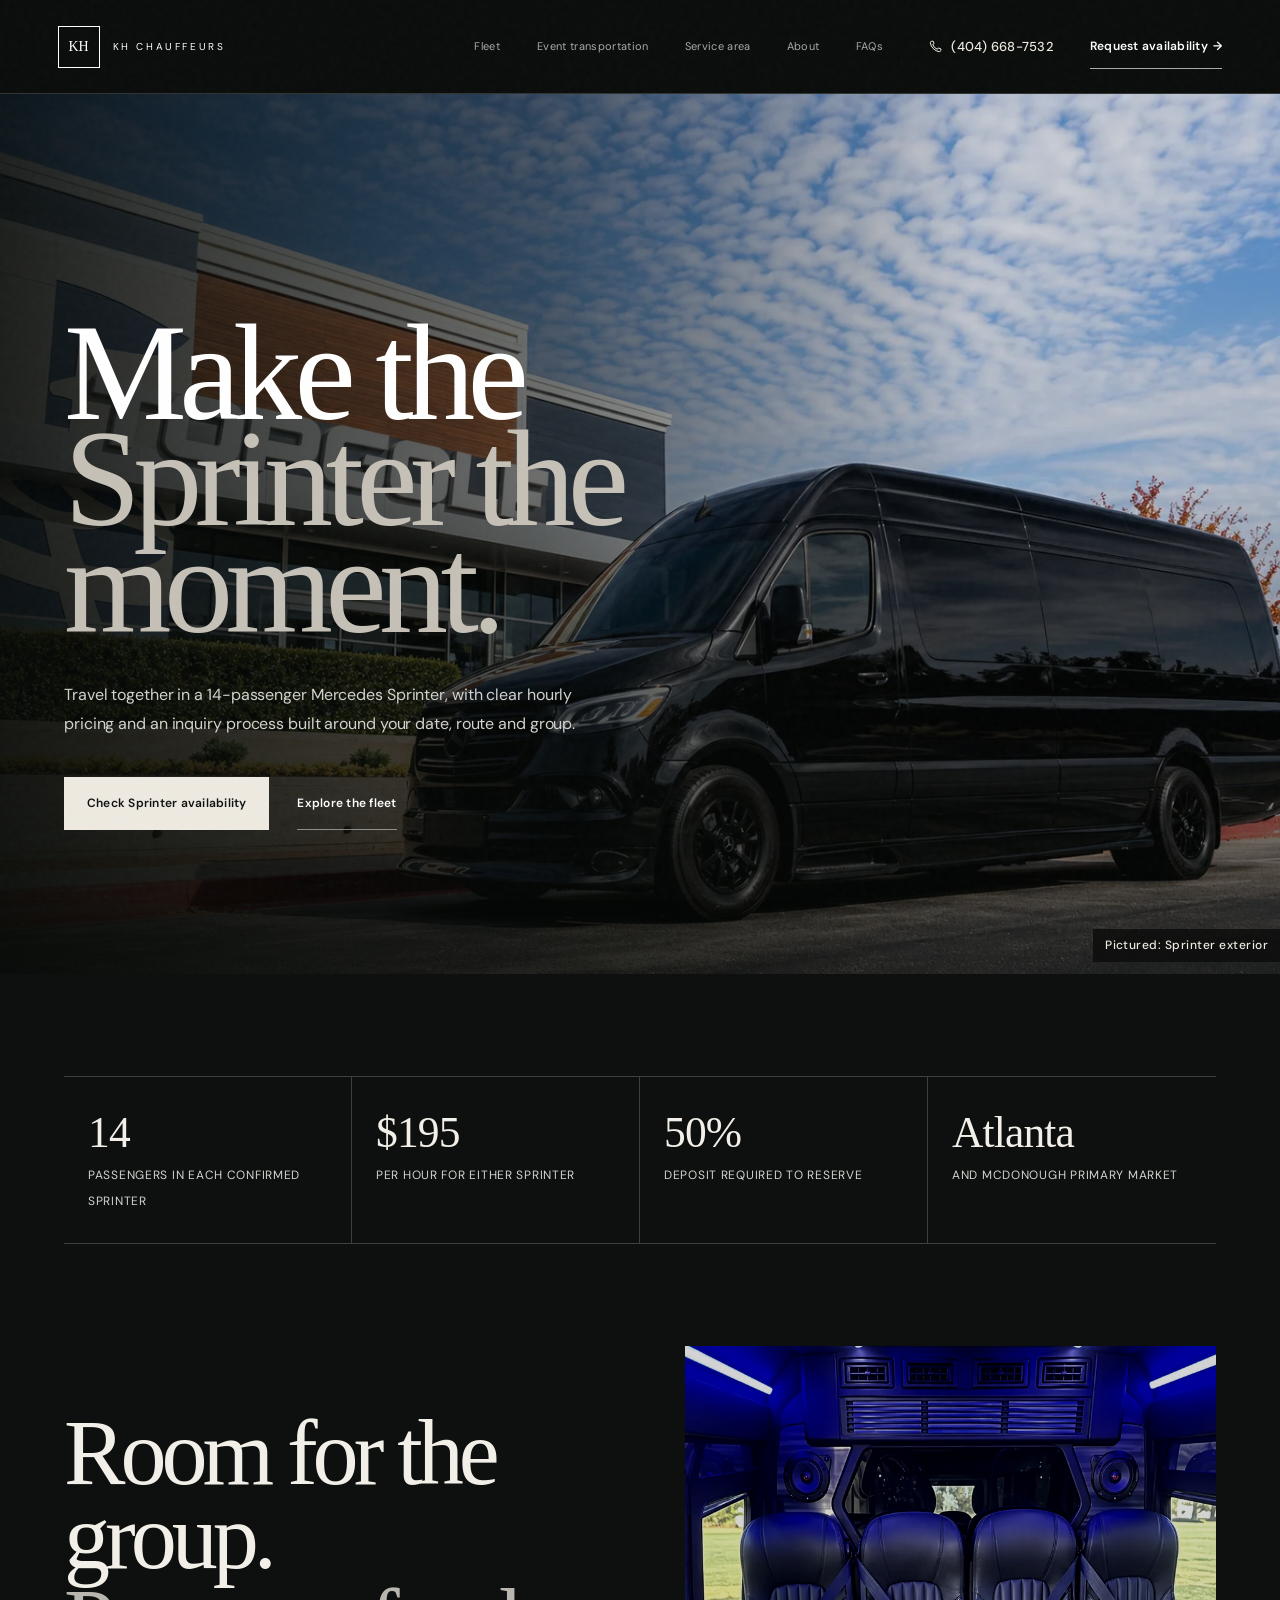
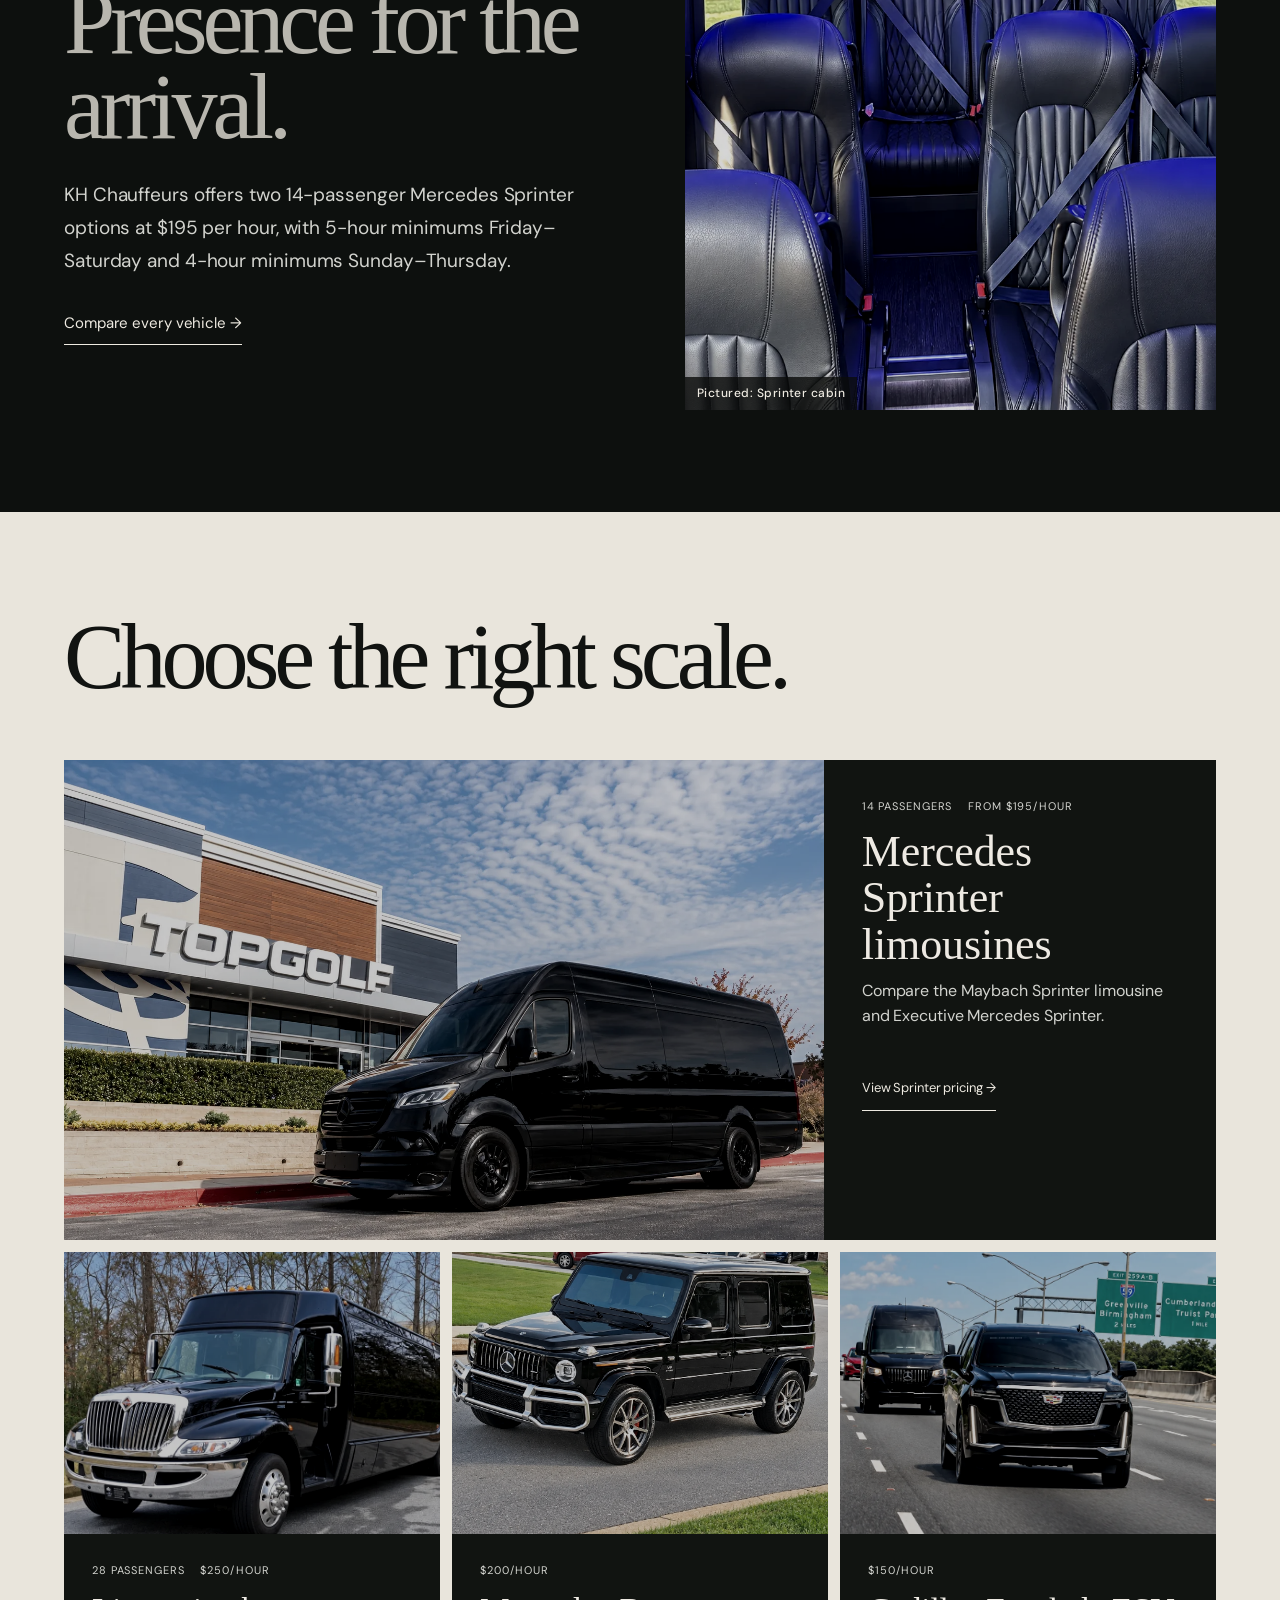
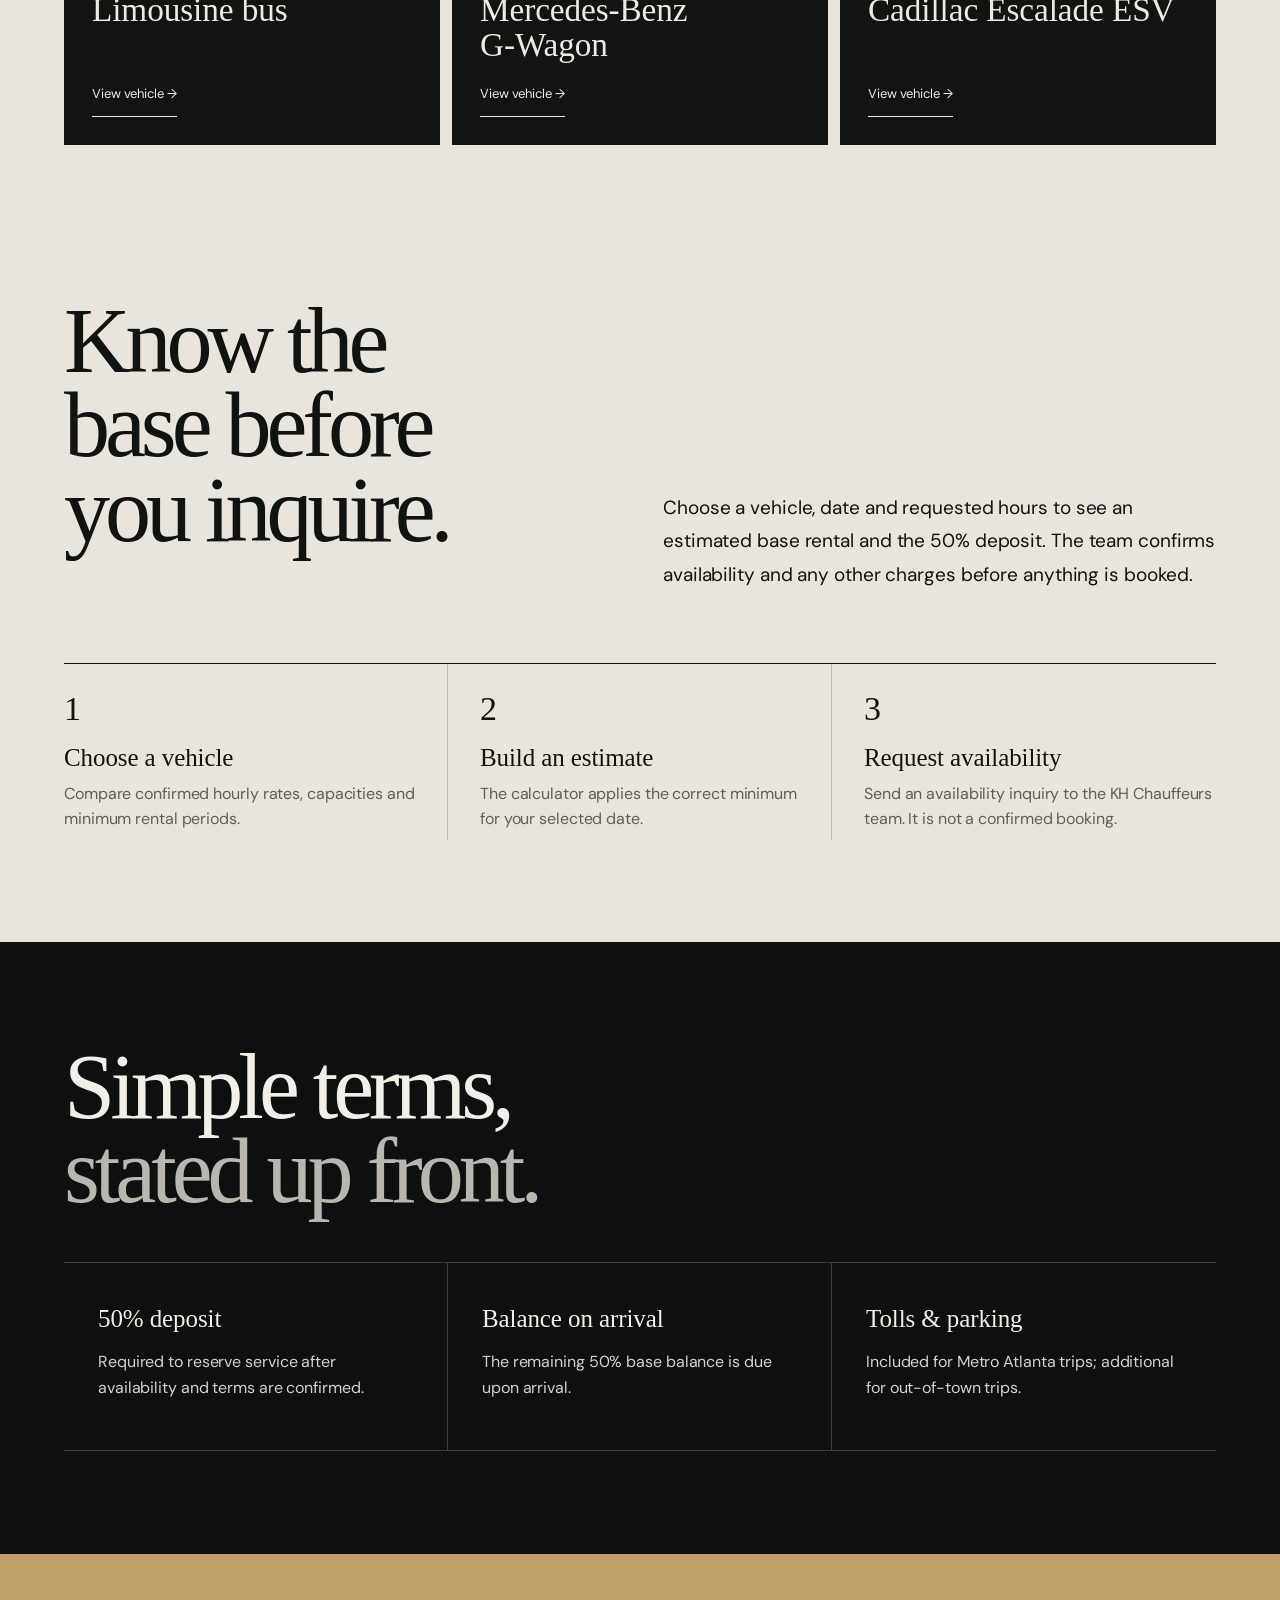
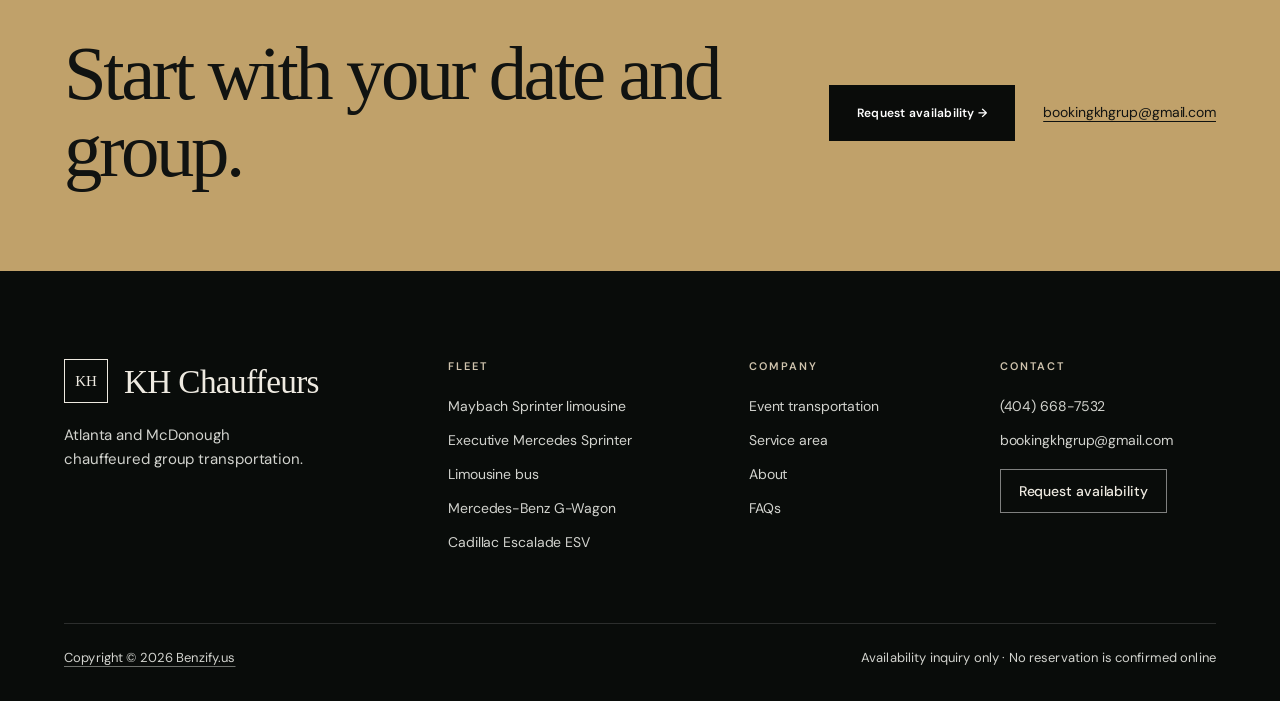
==== commit 1cb6534c: "Add call buttons and n8n lead tracking for calls and form fills - Call buttons for (404) 668-7532 in" ====
--- a/index.html
+++ b/index.html
@@ -1,12 +1,12 @@
 <!doctype html><html lang="en"><head><meta charset="utf-8"><meta name="viewport" content="width=device-width,initial-scale=1,viewport-fit=cover"><title>Luxury Sprinter Rentals in Atlanta | KH Chauffeurs</title><meta name="description" content="Request availability for 14-passenger Mercedes Sprinters, a 28-passenger limousine bus, Escalade ESV and G-Wagon service in Atlanta and McDonough."><link rel="canonical" href="https://khchauffeur.com/"><script>document.documentElement.classList.add("js")</script><link rel="icon" href="data:,"><link rel="preload" as="image" href="assets/sprinter-exterior-enhanced.webp" fetchpriority="high"><link rel="preconnect" href="https://fonts.googleapis.com"><link rel="preconnect" href="https://fonts.gstatic.com" crossorigin><link href="https://fonts.googleapis.com/css2?family=DM+Sans:wght@400;500;600&display=swap" rel="stylesheet"><link rel="stylesheet" href="styles.css"><script type="application/ld+json">{"@context":"https://schema.org","@type":"LocalBusiness","name":"KH Chauffeurs","url":"https://khchauffeur.com/","email":"bookingkhgrup@gmail.com","areaServed":[{"@type":"City","name":"Atlanta"},{"@type":"City","name":"McDonough"}],"description":"Luxury chauffeured Sprinter, limousine bus and SUV rentals for events in Atlanta, McDonough and surrounding areas."}</script><link rel="stylesheet" href="premium.css"></head><body class="page-home"><a class="skip-link" href="#main">Skip to content</a>
-<header class="site-header"><a class="brand" href="index.html" aria-label="KH Chauffeurs home"><img class="brand-logo" src="assets/kh-chauffeur-logo.webp" alt="KH Chauffeurs" width="408" height="357" decoding="async"></a><button class="menu-button" type="button" data-menu-button aria-expanded="false" aria-controls="site-nav" aria-label="Open menu"><svg class="menu-icon" viewBox="0 0 24 24" width="22" height="22" aria-hidden="true" focusable="false"><path d="M3 7h18M3 12h18M3 17h18" fill="none" stroke="currentColor" stroke-width="1.5"/></svg></button><nav class="main-nav" id="site-nav" data-nav aria-label="Main navigation"><a href="fleet.html">Fleet</a><a href="events.html">Event transportation</a><a href="service-area.html">Service area</a><a href="about.html">About</a><a href="faqs.html">FAQs</a></nav><a class="nav-cta" href="request.html"><span class="nav-cta-full">Request availability</span><span class="nav-cta-short" aria-hidden="true">Request</span><span class="nav-cta-arrow" aria-hidden="true"> →</span></a></header>
+<header class="site-header"><a class="brand" href="index.html" aria-label="KH Chauffeurs home"><span class="brand-mark" aria-hidden="true">KH</span><span aria-hidden="true">KH CHAUFFEURS</span></a><button class="menu-button" type="button" data-menu-button aria-expanded="false" aria-controls="site-nav" aria-label="Open menu"><svg class="menu-icon" viewBox="0 0 24 24" width="22" height="22" aria-hidden="true" focusable="false"><path d="M3 7h18M3 12h18M3 17h18" fill="none" stroke="currentColor" stroke-width="1.5"/></svg></button><nav class="main-nav" id="site-nav" data-nav aria-label="Main navigation"><a href="fleet.html">Fleet</a><a href="events.html">Event transportation</a><a href="service-area.html">Service area</a><a href="about.html">About</a><a href="faqs.html">FAQs</a></nav><a class="nav-call" href="tel:+14046687532" data-call-location="header" aria-label="Call KH Chauffeurs at (404) 668-7532"><svg class="call-icon" viewBox="0 0 24 24" width="16" height="16" aria-hidden="true" focusable="false"><path d="M6.6 3.5 9 3l1.6 4-2 1.3a11 11 0 0 0 7.1 7.1l1.3-2 4 1.6-.5 2.4a2 2 0 0 1-2 1.6A15.5 15.5 0 0 1 5 5.5a2 2 0 0 1 1.6-2Z" fill="none" stroke="currentColor" stroke-width="1.5" stroke-linejoin="round"/></svg><span class="nav-call-number" aria-hidden="true">(404) 668-7532</span></a><a class="nav-cta" href="request.html"><span class="nav-cta-full">Request availability</span><span class="nav-cta-short" aria-hidden="true">Request</span><span class="nav-cta-arrow" aria-hidden="true"> →</span></a></header>
 <main id="main">
 
 <section class="hero hm-hero hero-fade" aria-labelledby="home-title"><div class="container hero-content" data-vehicle="maybach-sprinter"><h1 id="home-title">Make the<br><em>Sprinter the moment.</em></h1><p class="hero-copy">Travel together in a <span data-field="passengers">14</span>-passenger Mercedes Sprinter, with clear hourly pricing and an inquiry process built around your date, route and group.</p><div class="hero-actions"><a class="button button-gold" href="request.html?vehicle=maybach-sprinter">Check Sprinter availability</a><a class="button button-outline" href="fleet.html">Explore the fleet</a></div></div><p class="fleet-caption hm-caption">Pictured: Sprinter exterior</p></section>
 
 <section class="section section-dark hm-feature" aria-labelledby="feature-title"><div class="container" data-vehicle="maybach-sprinter">
 <div class="fact-strip reveal-stagger"><div class="fact"><strong data-field="passengers">14</strong><span>passengers in each confirmed Sprinter</span></div><div class="fact"><strong data-field="rate">$195</strong><span>per hour for either Sprinter</span></div><div class="fact"><strong data-field="deposit">50%</strong><span>deposit required to reserve</span></div><div class="fact"><strong>Atlanta</strong><span>and McDonough primary market</span></div></div>
-<div class="hm-feature-grid"><div class="hm-feature-copy reveal"><h2 class="section-title" id="feature-title">Room for the group.<br><em>Presence for the arrival.</em></h2><p class="lede">KH Chauffeurs offers two <span data-field="passengers">14</span>-passenger Mercedes Sprinter options at <span data-field="rate">$195</span> per hour, with <span data-field="min-weekend">5</span>-hour minimums Friday–Saturday and <span data-field="min-weekday">4</span>-hour minimums Sunday–Thursday.</p><a class="text-link" href="fleet.html">Compare every vehicle →</a></div><figure class="hm-feature-media reveal photo-zoom photo-settle"><img src="assets/executive-sprinter.webp" alt="Sprinter passenger cabin with quilted black leather seats and blue ceiling lights" width="1080" height="1351" loading="lazy" decoding="async"><figcaption class="fleet-caption">Pictured: Sprinter cabin</figcaption></figure></div>
+<div class="hm-feature-grid"><div class="hm-feature-copy reveal"><h2 class="section-title" id="feature-title">Room for the group.<br><em>Presence for the arrival.</em></h2><p class="lede">KH Chauffeurs offers two <span data-field="passengers">14</span>-passenger Mercedes Sprinter options at <span data-field="rate">$195</span> per hour, with <span data-field="min-weekend">5</span>-hour minimums Friday–Saturday and <span data-field="min-weekday">4</span>-hour minimums Sunday–Thursday.</p><a class="text-link" href="fleet.html">Compare every vehicle →</a></div><figure class="hm-feature-media reveal photo-zoom photo-settle"><img src="assets/sprinter-interior-enhanced.webp" alt="Sprinter passenger cabin with quilted black leather seats and blue ceiling lights" width="851" height="1847" loading="lazy" decoding="async"><figcaption class="fleet-caption">Pictured: Sprinter cabin</figcaption></figure></div>
 </div></section>
 
 <section class="section section-cream hm-fleet" aria-labelledby="fleet-title"><div class="container"><h2 class="section-title reveal" id="fleet-title">Choose the right scale.</h2><div class="fleet-grid hm-fleet-grid">
@@ -16,10 +16,10 @@
 <article class="fleet-card reveal photo-zoom" data-vehicle="escalade-esv"><img src="assets/escalade-enhanced.webp" alt="Black Cadillac Escalade ESV driving on a highway, with a Sprinter behind" width="946" height="1662" loading="lazy" decoding="async"><div class="fleet-card-body"><div class="fleet-meta"><span><span data-field="rate">$150</span>/hour</span></div><h3>Cadillac Escalade ESV</h3><a class="text-link" href="escalade.html">View vehicle →</a></div></article>
 </div></div></section>
 
-<section class="section hm-how" aria-labelledby="how-title"><div class="container"><div class="split reveal-stagger"><h2 class="section-title" id="how-title">Know the base before you inquire.</h2><p class="lede">Choose a vehicle, date and requested hours to see an estimated base rental and the <span data-field="deposit">50%</span> deposit. The team confirms availability and any other charges before anything is booked.</p></div><ol class="hm-steps reveal-stagger"><li><h3>Choose a vehicle</h3><p>Compare confirmed hourly rates, capacities and minimum rental periods.</p></li><li><h3>Build an estimate</h3><p>The calculator applies the correct minimum for your selected date.</p></li><li><h3>Request availability</h3><p>Prepare an email inquiry for the KH Chauffeurs team. It is not a confirmed booking.</p></li></ol></div></section>
+<section class="section hm-how" aria-labelledby="how-title"><div class="container"><div class="split reveal-stagger"><h2 class="section-title" id="how-title">Know the base before you inquire.</h2><p class="lede">Choose a vehicle, date and requested hours to see an estimated base rental and the <span data-field="deposit">50%</span> deposit. The team confirms availability and any other charges before anything is booked.</p></div><ol class="hm-steps reveal-stagger"><li><h3>Choose a vehicle</h3><p>Compare confirmed hourly rates, capacities and minimum rental periods.</p></li><li><h3>Build an estimate</h3><p>The calculator applies the correct minimum for your selected date.</p></li><li><h3>Request availability</h3><p>Send an availability inquiry to the KH Chauffeurs team. It is not a confirmed booking.</p></li></ol></div></section>
 
 <section class="section section-dark hm-policies" aria-labelledby="policies-title"><div class="container"><h2 class="section-title reveal" id="policies-title">Simple terms,<br><em>stated up front.</em></h2><div class="policy-grid reveal-stagger"><article class="policy-card"><h3><span data-field="deposit">50%</span> deposit</h3><p>Required to reserve service after availability and terms are confirmed.</p></article><article class="policy-card"><h3>Balance on arrival</h3><p>The remaining 50% base balance is due upon arrival.</p></article><article class="policy-card"><h3>Tolls &amp; parking</h3><p>Included for Metro Atlanta trips; additional for out-of-town trips.</p></article></div></div></section>
 
 <section class="cta-band hm-cta" aria-labelledby="cta-title"><div class="container"><h2 class="reveal" id="cta-title">Start with your date and group.</h2><div class="fleet-cta-actions reveal"><a class="button button-dark" href="request.html">Request availability →</a><a class="fleet-cta-email" href="mailto:bookingkhgrup@gmail.com">bookingkhgrup@gmail.com</a></div></div></section>
 </main>
-<footer class="footer site-footer"><div class="container"><div class="footer-grid"><div class="footer-brand"><p class="footer-name"><a class="footer-home" href="index.html" aria-current="page"><img class="brand-logo" src="assets/kh-chauffeur-logo.webp" alt="KH Chauffeurs" width="408" height="357" decoding="async"></a></p><p class="footer-tagline">Atlanta and McDonough chauffeured group transportation.</p></div><nav class="footer-col" aria-labelledby="footer-fleet"><h2 class="footer-heading" id="footer-fleet">Fleet</h2><ul><li><a href="maybach-sprinter.html">Maybach Sprinter limousine</a></li><li><a href="executive-sprinter.html">Executive Mercedes Sprinter</a></li><li><a href="limo-bus.html">Limousine bus</a></li><li><a href="g-wagon.html">Mercedes-Benz G-Wagon</a></li><li><a href="escalade.html">Cadillac Escalade ESV</a></li></ul></nav><nav class="footer-col" aria-labelledby="footer-company"><h2 class="footer-heading" id="footer-company">Company</h2><ul><li><a href="events.html">Event transportation</a></li><li><a href="service-area.html">Service area</a></li><li><a href="about.html">About</a></li><li><a href="faqs.html">FAQs</a></li></ul></nav><nav class="footer-col" aria-labelledby="footer-contact"><h2 class="footer-heading" id="footer-contact">Contact</h2><ul><li><a href="mailto:bookingkhgrup@gmail.com">bookingkhgrup@gmail.com</a></li><li><a class="footer-cta" href="request.html">Request availability</a></li></ul></nav></div><div class="footer-bottom"><p><a class="footer-credit" href="https://benzify.us/">Copyright © 2026 Benzify.us</a></p><p>Availability inquiry only · No reservation is confirmed online</p></div></div></footer><script src="data.js"></script><script src="script.js"></script><script src="vehicle.js"></script></body></html>
+<footer class="footer site-footer"><div class="container"><div class="footer-grid"><div class="footer-brand"><p class="footer-name"><a class="footer-home" href="index.html" aria-current="page"><span class="brand-mark" aria-hidden="true">KH</span>KH Chauffeurs</a></p><p class="footer-tagline">Atlanta and McDonough chauffeured group transportation.</p></div><nav class="footer-col" aria-labelledby="footer-fleet"><h2 class="footer-heading" id="footer-fleet">Fleet</h2><ul><li><a href="maybach-sprinter.html">Maybach Sprinter limousine</a></li><li><a href="executive-sprinter.html">Executive Mercedes Sprinter</a></li><li><a href="limo-bus.html">Limousine bus</a></li><li><a href="g-wagon.html">Mercedes-Benz G-Wagon</a></li><li><a href="escalade.html">Cadillac Escalade ESV</a></li></ul></nav><nav class="footer-col" aria-labelledby="footer-company"><h2 class="footer-heading" id="footer-company">Company</h2><ul><li><a href="events.html">Event transportation</a></li><li><a href="service-area.html">Service area</a></li><li><a href="about.html">About</a></li><li><a href="faqs.html">FAQs</a></li></ul></nav><nav class="footer-col" aria-labelledby="footer-contact"><h2 class="footer-heading" id="footer-contact">Contact</h2><ul><li><a href="tel:+14046687532" data-call-location="footer">(404) 668-7532</a></li><li><a href="mailto:bookingkhgrup@gmail.com">bookingkhgrup@gmail.com</a></li><li><a class="footer-cta" href="request.html">Request availability</a></li></ul></nav></div><div class="footer-bottom"><p><a class="footer-credit" href="https://benzify.us/">Copyright © 2026 Benzify.us</a></p><p>Availability inquiry only · No reservation is confirmed online</p></div></div></footer><div class="mobile-cta-bar"><a class="mobile-cta-call" href="tel:+14046687532" data-call-location="mobile-bar" aria-label="Call KH Chauffeurs at (404) 668-7532"><svg class="call-icon" viewBox="0 0 24 24" width="16" height="16" aria-hidden="true" focusable="false"><path d="M6.6 3.5 9 3l1.6 4-2 1.3a11 11 0 0 0 7.1 7.1l1.3-2 4 1.6-.5 2.4a2 2 0 0 1-2 1.6A15.5 15.5 0 0 1 5 5.5a2 2 0 0 1 1.6-2Z" fill="none" stroke="currentColor" stroke-width="1.5" stroke-linejoin="round"/></svg><span aria-hidden="true">Call (404) 668-7532</span></a><a class="mobile-cta-request" href="request.html">Request availability</a></div><script src="data.js"></script><script src="tracking.js"></script><script src="script.js"></script><script src="vehicle.js"></script></body></html>
--- a/premium.css
+++ b/premium.css
@@ -27,9 +27,9 @@
 .fleet-card img[src$="escalade-enhanced.webp"]{object-position:center 76%}
 
 /* Executive Sprinter and Escalade pages: both photos are tall. Fit them to the hero instead of letting them set the hero's height. */
-.vehicle-hero img[src$="executive-sprinter.webp"]{object-position:center 38%}
+.vehicle-hero img[src$="sprinter-interior-enhanced.webp"]{object-position:center 38%}
 .vehicle-hero img[src$="escalade-enhanced.webp"]{object-position:center 78%}
-@media(min-width:901px){.vehicle-hero img[src$="executive-sprinter.webp"],.vehicle-hero img[src$="escalade-enhanced.webp"]{height:0;min-height:100%}}
+@media(min-width:901px){.vehicle-hero img[src$="sprinter-interior-enhanced.webp"],.vehicle-hero img[src$="escalade-enhanced.webp"]{height:0;min-height:100%}}
 
 /* Text for screen readers only. */
 .sr-only{position:absolute;width:1px;height:1px;padding:0;margin:-1px;overflow:hidden;clip:rect(0 0 0 0);white-space:nowrap;border:0}
@@ -166,7 +166,7 @@
 .fleet-row-media{position:relative;margin:0}
 .fleet-row-media img{width:100%;height:auto;aspect-ratio:3/2;object-fit:cover;filter:saturate(.72) brightness(.86) contrast(1.05);background:var(--night);transition:opacity .3s ease,filter .3s ease}
 #maybach-sprinter .fleet-row-media img{object-position:80% center}
-#executive-sprinter .fleet-row-media img{object-position:center 45%}
+#executive-sprinter .fleet-row-media img{object-position:center 30%}
 #g-wagon .fleet-row-media img{object-position:center 12%}
 #escalade-esv .fleet-row-media img{object-position:center 75%}
 .fleet-caption{position:absolute;left:0;bottom:0;padding:8px 12px;background:rgba(10,12,10,.8);color:#eeeae1;font:500 12px/1.4 var(--sans);letter-spacing:.04em}
@@ -297,7 +297,7 @@
 .vp-photo{position:relative;margin:0}
 .vp-photo img{width:100%;height:auto;aspect-ratio:4/3;object-fit:cover;filter:saturate(.75) brightness(.88) contrast(1.04);background:var(--night)}
 .vp-photo img[src$="sprinter-exterior-enhanced.webp"]{object-position:74% center}
-.vp-photo img[src$="executive-sprinter.webp"]{object-position:center 32%}
+.vp-photo img[src$="sprinter-interior-enhanced.webp"]{object-position:center 32%}
 /* Pages without a gallery (one photo): keep the paper / linen alternation. */
 .vp-overview + .vp-pricing{background:var(--paper)}
 .vp-overview + .vp-pricing + .vp-others{background:var(--cream)}
@@ -342,7 +342,7 @@
 .vp-other a{display:flex;flex-direction:column;height:100%;background:#111411;color:#eeeae3;text-decoration:none}
 .vp-other img{width:100%;height:auto;aspect-ratio:4/3;object-fit:cover;filter:saturate(.68) brightness(.8) contrast(1.06);transition:filter .6s ease}
 .vp-other a:hover img{filter:saturate(.82) brightness(.9)}
-.vp-other img[src$="executive-sprinter.webp"]{object-position:center 30%}
+.vp-other img[src$="sprinter-interior-enhanced.webp"]{object-position:center 30%}
 .vp-other img[src$="limo-bus-exterior.webp"]{object-position:12% center}
 .vp-other img[src$="g-wagon-enhanced.webp"]{object-position:center 12%}
 .vp-other img[src$="escalade-enhanced.webp"]{object-position:center 76%}
@@ -387,7 +387,7 @@
 .page-request .rq-hero :focus-visible{outline-color:#d5ad62}
 
 /* Compact hero over the Sprinter cabin photo, with the fleet page's dark overlay. */
-.rq-hero{position:relative;min-height:clamp(420px,36vw,520px);padding:clamp(96px,9vw,128px) 0 clamp(56px,6vw,80px);background:linear-gradient(90deg,#0b0e0c 0%,#0b0e0c 46%,rgba(11,14,12,.72) 66%,rgba(11,14,12,.32) 100%),linear-gradient(0deg,rgba(11,14,12,.6),transparent 50%),url('assets/executive-sprinter.webp') right 26%/58% auto no-repeat #0b0e0c}
+.rq-hero{position:relative;min-height:clamp(420px,36vw,520px);padding:clamp(96px,9vw,128px) 0 clamp(56px,6vw,80px);background:linear-gradient(90deg,#0b0e0c 0%,#0b0e0c 46%,rgba(11,14,12,.72) 66%,rgba(11,14,12,.32) 100%),linear-gradient(0deg,rgba(11,14,12,.6),transparent 50%),url('assets/sprinter-interior-enhanced.webp') right 26%/58% auto no-repeat #0b0e0c}
 .rq-hero .breadcrumbs{margin:0;font-size:12px;color:#d2d3ce}
 .rq-hero .breadcrumbs ol{display:flex;flex-wrap:wrap;align-items:center;gap:0 .5em;margin:0;padding:0;list-style:none}
 .rq-hero .breadcrumbs li+li:before{content:"/";margin-right:.5em}
@@ -439,7 +439,7 @@
 .rq-aside{position:static}
 }
 @media(max-width:600px){
-.rq-hero{min-height:0;padding:72px 0 64px;background:linear-gradient(90deg,rgba(11,14,12,.9),rgba(11,14,12,.7)),linear-gradient(0deg,rgba(11,14,12,.8),transparent 60%),url('assets/executive-sprinter.webp') center 24%/cover #0b0e0c}
+.rq-hero{min-height:0;padding:72px 0 64px;background:linear-gradient(90deg,rgba(11,14,12,.9),rgba(11,14,12,.7)),linear-gradient(0deg,rgba(11,14,12,.8),transparent 60%),url('assets/sprinter-interior-enhanced.webp') center 24%/cover #0b0e0c}
 .rq-hero h1{margin:20px 0 18px;font-size:clamp(42px,12vw,54px)}
 .rq-hero .hero-copy{font-size:16px}
 .page-request .form-grid{grid-template-columns:1fr;gap:18px}
@@ -961,58 +961,29 @@
 .fleet-table tbody tr:hover{border-color:var(--ink)}
 }
 
-/* Executive Sprinter cabin photo (portrait): centre the crop on the seats and starlight ceiling in wide frames. */
-.vehicle-hero img[src$="executive-sprinter.webp"],.vp-hero-media img[src$="executive-sprinter.webp"],.vp-photo img[src$="executive-sprinter.webp"]{object-position:center 45%}
-.vp-other img[src$="executive-sprinter.webp"]{object-position:center 40%}
-
-/* ---------- Vehicle gallery carousel (vehicle pages, built by gallery.js) ---------- */
-.vg{padding:clamp(64px,8vw,112px) 0;background:var(--night);color:var(--bone)}
-.vg-head{display:flex;align-items:end;justify-content:space-between;gap:24px 40px;flex-wrap:wrap;margin-bottom:clamp(28px,3.5vw,44px)}
-.vg-head h2{font:400 clamp(34px,4.4vw,56px)/1.05 var(--serif);letter-spacing:-.03em;margin:10px 0 0}
-.vg-arrow:focus-visible,.vg-dot:focus-visible,.vg-body:focus-visible{outline:2px solid var(--gold);outline-offset:3px}
-.vg-body{display:grid;grid-template-columns:minmax(0,1.55fr) minmax(0,1fr);gap:clamp(28px,4vw,64px);align-items:center;border-radius:12px}
-.vg-stage{position:relative;aspect-ratio:4/3;border-radius:12px;overflow:hidden;background:#050605;touch-action:pan-y;box-shadow:0 24px 60px -28px rgba(0,0,0,.7)}
-.vg-slide{position:absolute;inset:0;margin:0;overflow:hidden;background:#050605;opacity:0;z-index:1;visibility:hidden}
-.vg-slide::before{content:"";position:absolute;inset:-40px;background:var(--vg-bg) center/cover no-repeat;filter:blur(32px) brightness(.55) saturate(1.1)}
-.vg-slide img{position:relative;display:block;width:100%;height:100%;object-fit:contain;object-position:center}
-.vg-slide.is-active{opacity:1;z-index:2;visibility:visible}
-.vg-slide.is-incoming{z-index:3;visibility:visible}
-.js .vg-slide{transition:opacity .5s cubic-bezier(.4,0,.2,1)}
-.vg-label{position:absolute;left:16px;bottom:16px;z-index:2;font:600 11px var(--sans);letter-spacing:.14em;text-transform:uppercase;color:#fff;background:rgba(10,12,10,.62);padding:7px 11px;border-radius:999px}
-.vg-info{display:flex;flex-direction:column;gap:clamp(24px,3vw,36px)}
-.vg-panel h3{font:400 clamp(28px,3vw,40px)/1.1 var(--serif);letter-spacing:-.02em;margin:0 0 14px}
-.vg-panel p{color:var(--mist);margin:0 0 14px;max-width:46ch}
-.vg-panel .vg-meta{color:var(--champagne);font-size:14px;letter-spacing:.02em}
-.vg-links{display:flex;align-items:center;flex-wrap:wrap;gap:14px 24px;margin-top:22px}
-.vg-link{color:#fff;text-decoration:none;border-bottom:1px solid rgba(255,255,255,.5);padding-bottom:2px;font-size:14px;transition:border-color .3s ease}
-.vg-link:hover{border-color:var(--gold)}
-.vg-controls{display:flex;align-items:center;gap:14px;padding-top:22px;border-top:1px solid rgba(255,255,255,.14)}
-.vg-arrow{appearance:none;display:grid;place-items:center;width:46px;height:46px;border-radius:50%;border:1px solid rgba(255,255,255,.35);background:transparent;color:#fff;cursor:pointer;transition:background-color .3s ease,border-color .3s ease,color .3s ease}
-.vg-arrow:hover{background:var(--gold);border-color:var(--gold);color:var(--ink)}
-.vg-dots{display:flex;align-items:center;gap:6px;min-width:0;flex:0 1 auto}
-.vg-dot{appearance:none;border:0;padding:0;flex:0 1 22px;min-width:4px;width:22px;height:4px;border-radius:4px;background:rgba(255,255,255,.28);cursor:pointer;position:relative;transition:width .4s ease,background-color .4s ease}
-.vg-dot::after{content:"";position:absolute;inset:-14px -3px}
-.vg-dot.is-active{width:40px;flex-basis:40px;background:var(--gold)}
-.vg-count{margin-left:auto;white-space:nowrap;flex:none;font-size:13px;letter-spacing:.08em;color:var(--mist);font-variant-numeric:tabular-nums}
-@media(max-width:900px){.vg-body{grid-template-columns:minmax(0,1fr);gap:28px}}
-@media(max-width:700px){
-  .vg-head{align-items:flex-start}
-  .vg-stage{aspect-ratio:4/5;border-radius:10px}
-  .vg-links .button{width:100%}
-}
-@media(prefers-reduced-motion:reduce){.js .vg-slide,.vg-dot,.vg-arrow{transition:none}}
-/* Gallery sits on a dark band: the vehicle page default (ink) focus ring would be invisible here. */
-.page-vehicle .vg :focus-visible{outline-color:var(--gold)}
-/* No script: the section keeps its plain photo grid. */
-.vg-fallback .vp-gallery-grid{display:grid;grid-template-columns:repeat(auto-fit,minmax(240px,1fr));gap:12px}
-.vg-fallback .vp-photo img{border-radius:10px}
-
-/* ---------- KH Chauffeurs logo (header and footer image) ---------- */
-/* The logo file has a solid black background; "screen" blending lets the dark header/footer show through it, so no box edge appears. */
-.brand-logo{display:block;width:auto;max-width:none;object-fit:contain;mix-blend-mode:screen}
-.brand{align-items:center;gap:0}
-.brand .brand-logo{height:78px}
-.site-footer .footer-home{gap:0}
-.site-footer .footer-home .brand-logo{height:96px}
-@media(max-width:900px){.brand .brand-logo{height:64px}.site-footer .footer-home .brand-logo{height:88px}}
-@media(max-width:600px){.brand .brand-logo{height:58px}}
+/* ---------- Call buttons (all pages) ---------- */
+.call-icon{display:block;flex:none}
+.nav-call{display:inline-flex;align-items:center;gap:8px;min-height:44px;color:#eeeae1;font:500 13px var(--sans);letter-spacing:.02em;text-decoration:none;white-space:nowrap}
+.nav-call:hover .nav-call-number{text-decoration:underline;text-underline-offset:.3em}
+@media(max-width:1100px) and (min-width:901px){
+.nav-call-number{display:none}
+}
+@media(max-width:900px){
+.nav-call{justify-content:center;width:44px;height:44px;margin-left:10px;border:1px solid rgba(255,255,255,.24)}
+.nav-call-number{display:none}
+}
+@media(max-width:400px){
+.nav-call{margin-left:8px}
+}
+
+.rq-aside .rq-call{margin-bottom:4px}
+
+/* Fixed call / request bar on phones. */
+.mobile-cta-bar{display:none}
+@media(max-width:600px){
+.mobile-cta-bar{position:fixed;left:0;right:0;bottom:0;z-index:60;display:flex;gap:10px;padding:10px 16px calc(10px + env(safe-area-inset-bottom));background:#0a0d0b;border-top:1px solid rgba(255,255,255,.16)}
+.mobile-cta-bar a{flex:1 1 0;display:inline-flex;align-items:center;justify-content:center;gap:8px;min-height:48px;padding:0 12px;font:600 14px var(--sans);text-decoration:none;white-space:nowrap}
+.mobile-cta-call{background:#eeeae1;color:var(--night)}
+.mobile-cta-request{border:1px solid rgba(255,255,255,.48);color:#eeeae1}
+body{padding-bottom:calc(69px + env(safe-area-inset-bottom))}
+}
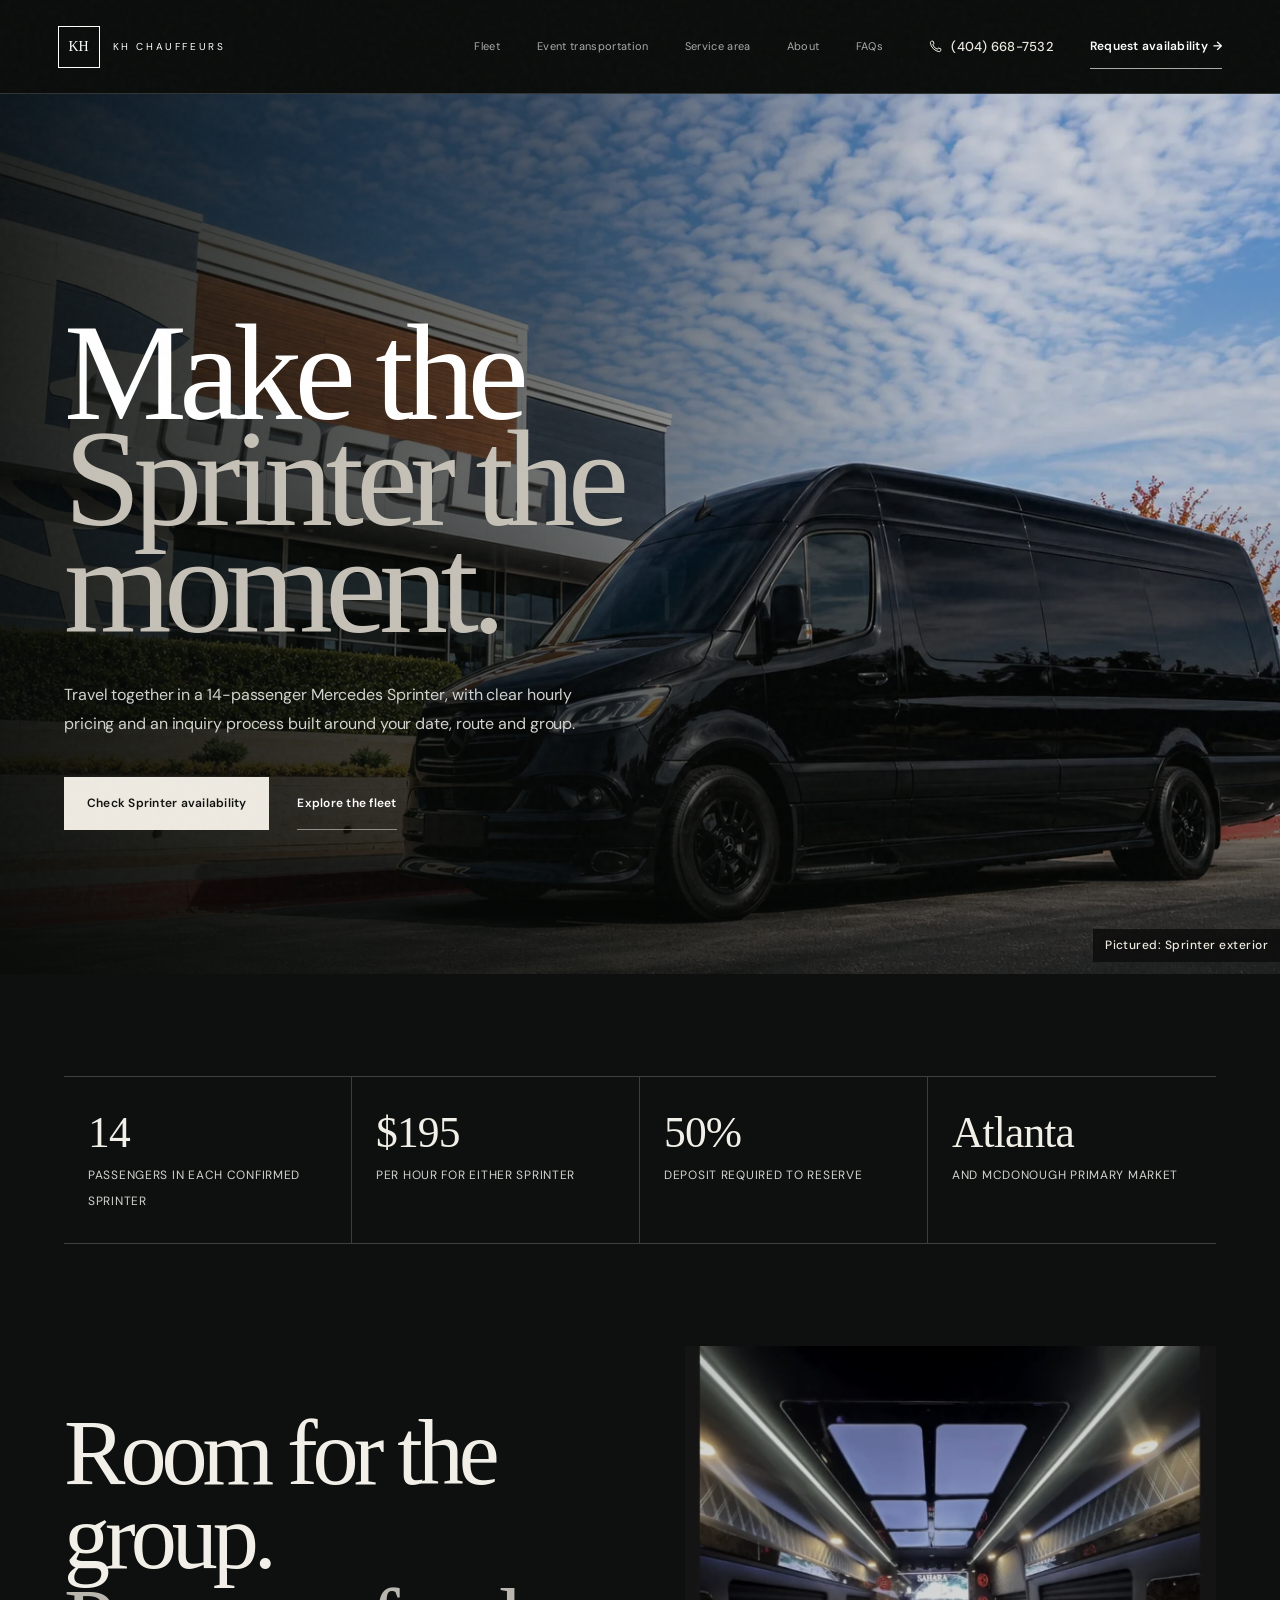
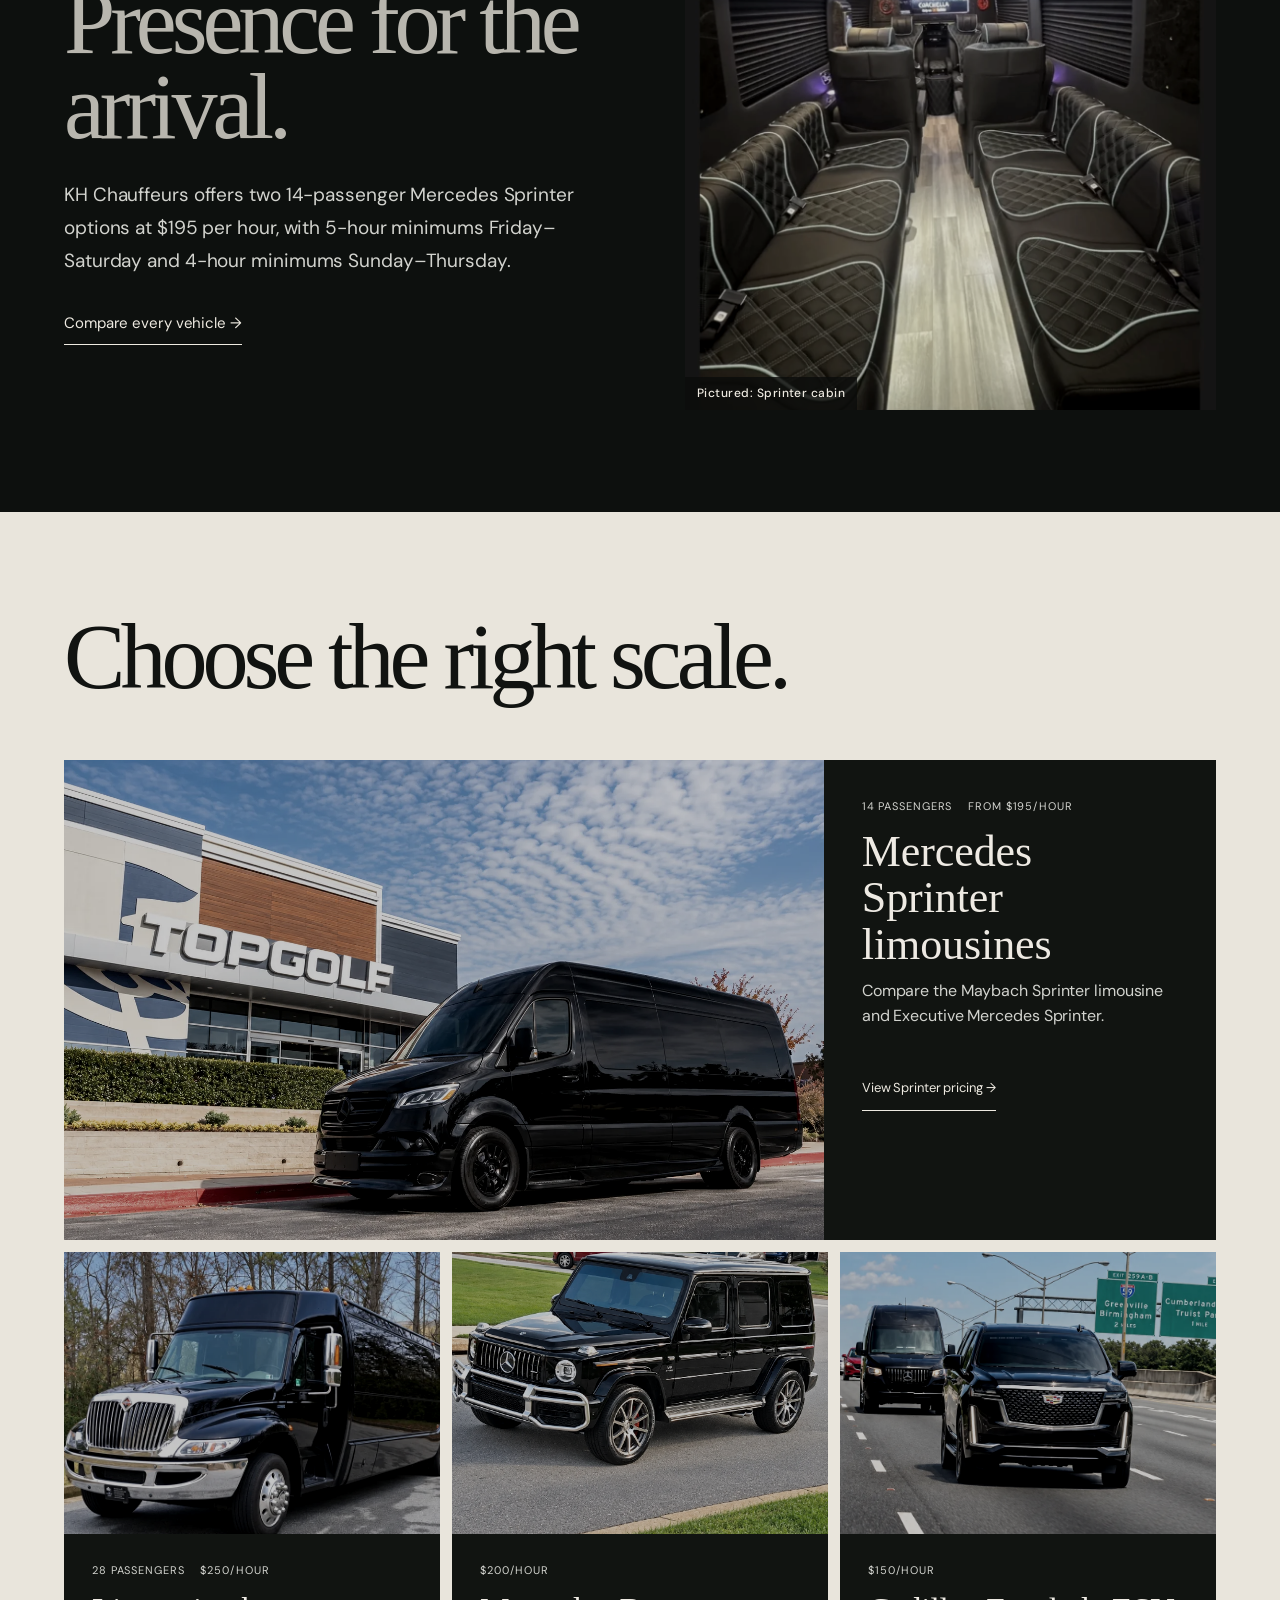
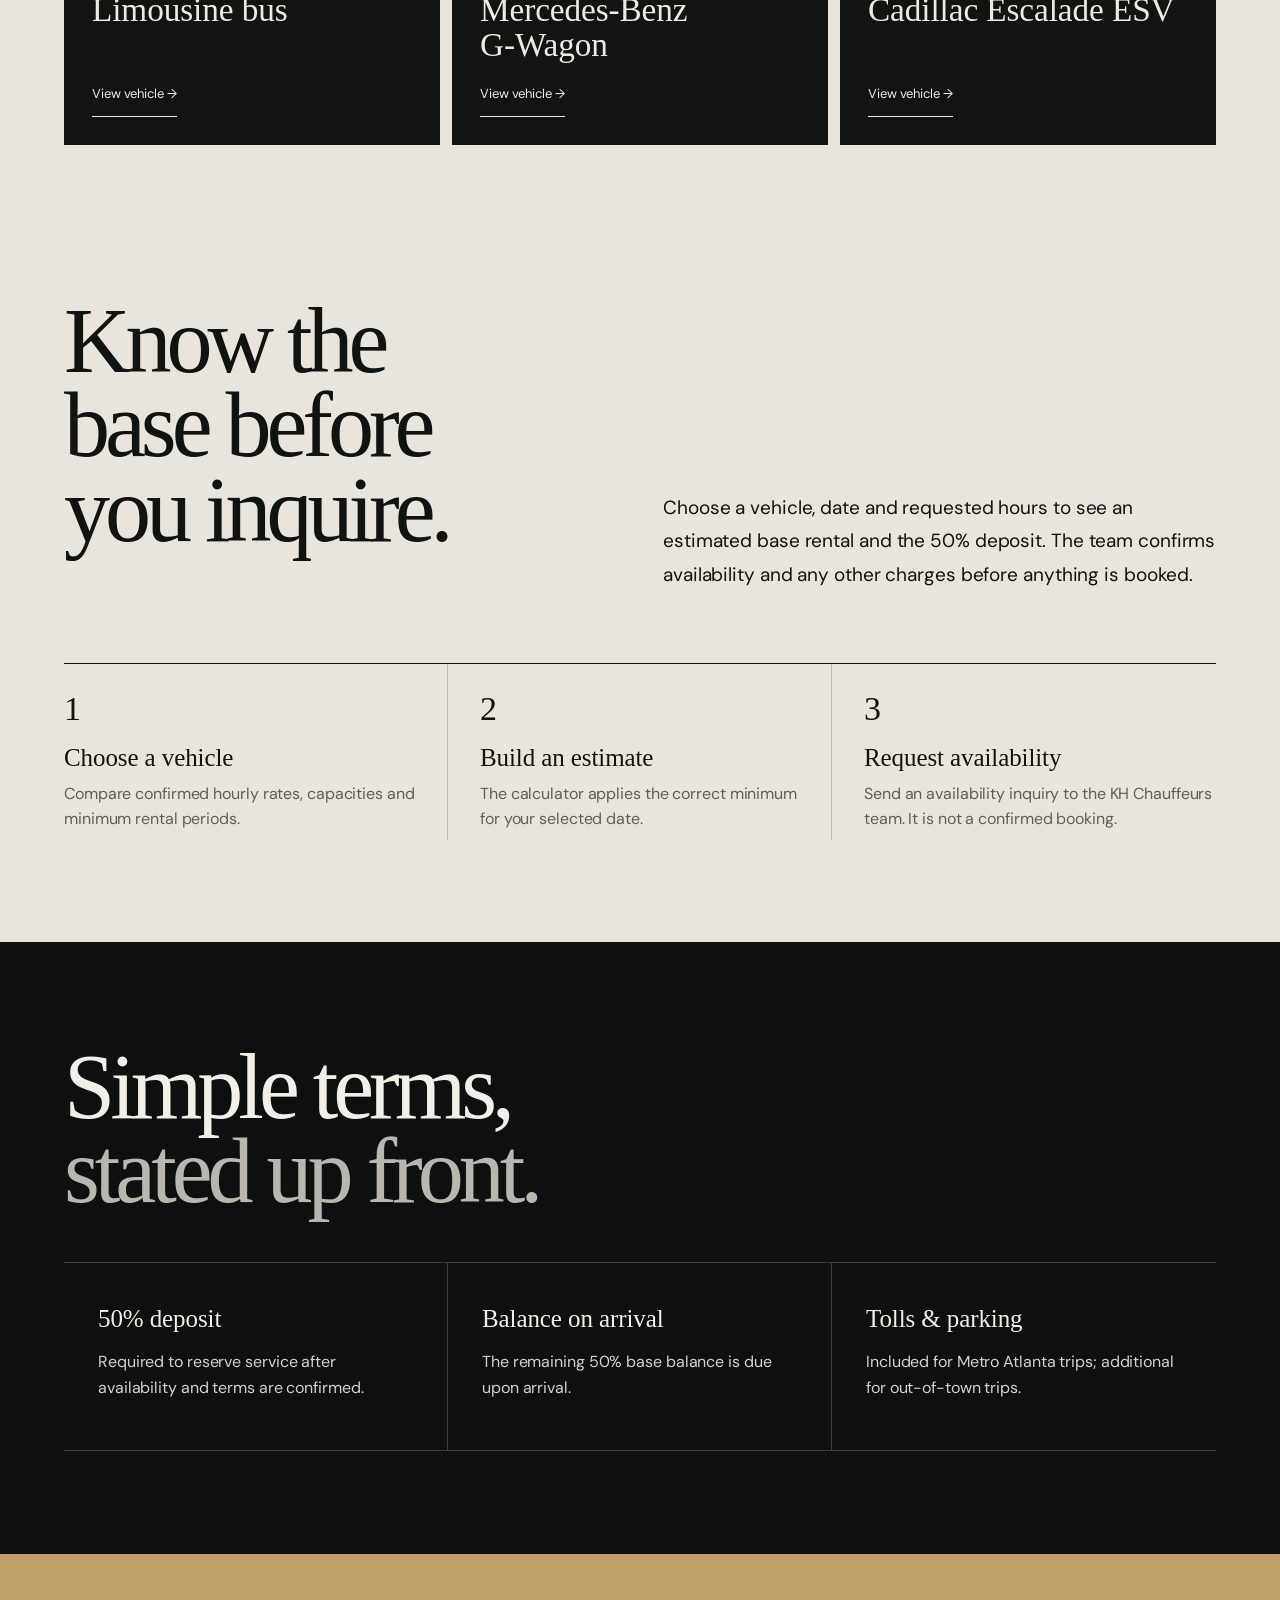
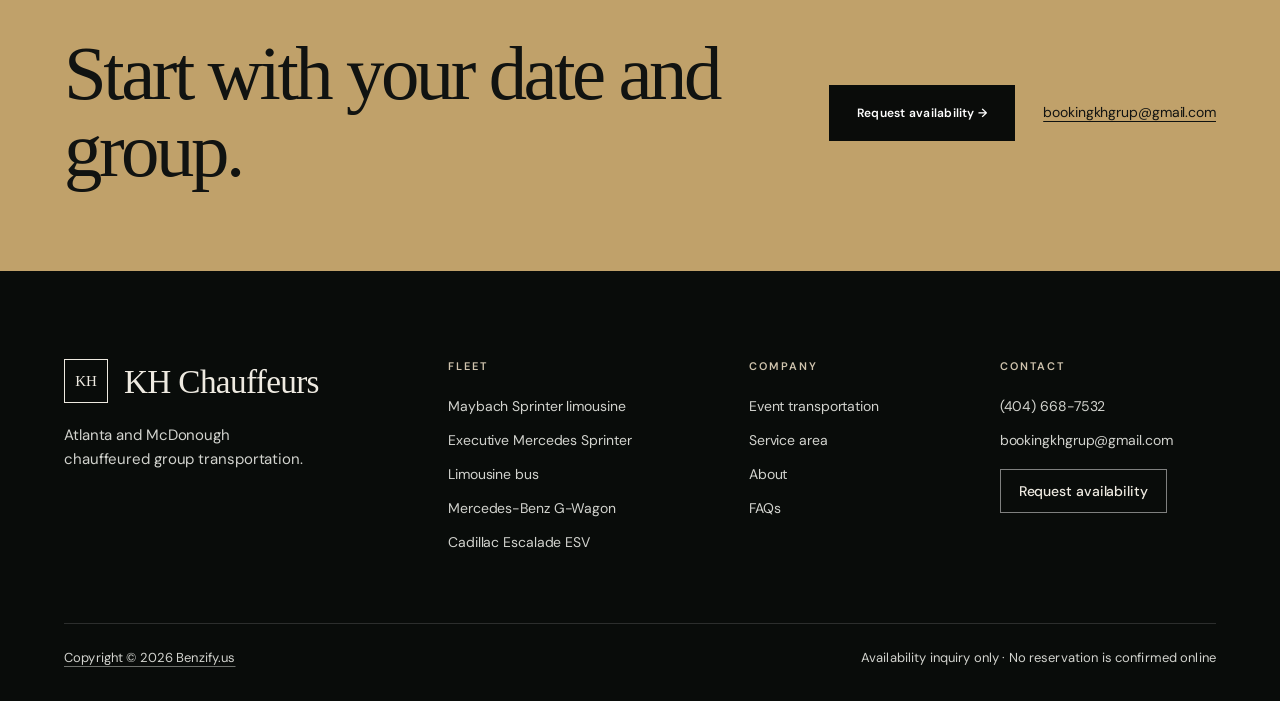
==== commit 048d8228: "Merge remote-tracking branch 'origin/main' into kinza/vehicle-photo-carousels # Conflicts: #	executi" ====
--- a/index.html
+++ b/index.html
@@ -1,4 +1,4 @@
-<!doctype html><html lang="en"><head><meta charset="utf-8"><meta name="viewport" content="width=device-width,initial-scale=1,viewport-fit=cover"><title>Luxury Sprinter Rentals in Atlanta | KH Chauffeurs</title><meta name="description" content="Request availability for 14-passenger Mercedes Sprinters, a 28-passenger limousine bus, Escalade ESV and G-Wagon service in Atlanta and McDonough."><link rel="canonical" href="https://khchauffeur.com/"><script>document.documentElement.classList.add("js")</script><link rel="icon" href="data:,"><link rel="preload" as="image" href="assets/sprinter-exterior-enhanced.webp" fetchpriority="high"><link rel="preconnect" href="https://fonts.googleapis.com"><link rel="preconnect" href="https://fonts.gstatic.com" crossorigin><link href="https://fonts.googleapis.com/css2?family=DM+Sans:wght@400;500;600&display=swap" rel="stylesheet"><link rel="stylesheet" href="styles.css"><script type="application/ld+json">{"@context":"https://schema.org","@type":"LocalBusiness","name":"KH Chauffeurs","url":"https://khchauffeur.com/","email":"bookingkhgrup@gmail.com","areaServed":[{"@type":"City","name":"Atlanta"},{"@type":"City","name":"McDonough"}],"description":"Luxury chauffeured Sprinter, limousine bus and SUV rentals for events in Atlanta, McDonough and surrounding areas."}</script><link rel="stylesheet" href="premium.css"></head><body class="page-home"><a class="skip-link" href="#main">Skip to content</a>
+<!doctype html><html lang="en"><head><meta charset="utf-8"><meta name="viewport" content="width=device-width,initial-scale=1,viewport-fit=cover"><title>Luxury Sprinter Rentals in Atlanta | KH Chauffeurs</title><meta name="description" content="Request availability for 14-passenger Mercedes Sprinters, a 28-passenger limousine bus, Escalade ESV and G-Wagon service in Atlanta and McDonough."><link rel="canonical" href="https://khchauffeur.com/"><script>document.documentElement.classList.add("js")</script><link rel="icon" href="data:,"><link rel="preload" as="image" href="assets/sprinter-exterior-enhanced.webp" fetchpriority="high"><link rel="preconnect" href="https://fonts.googleapis.com"><link rel="preconnect" href="https://fonts.gstatic.com" crossorigin><link href="https://fonts.googleapis.com/css2?family=DM+Sans:wght@400;500;600&display=swap" rel="stylesheet"><link rel="stylesheet" href="styles.css?v=dev"><script type="application/ld+json">{"@context":"https://schema.org","@type":"LocalBusiness","name":"KH Chauffeurs","url":"https://khchauffeur.com/","email":"bookingkhgrup@gmail.com","areaServed":[{"@type":"City","name":"Atlanta"},{"@type":"City","name":"McDonough"}],"description":"Luxury chauffeured Sprinter, limousine bus and SUV rentals for events in Atlanta, McDonough and surrounding areas."}</script><link rel="stylesheet" href="premium.css?v=dev"></head><body class="page-home"><a class="skip-link" href="#main">Skip to content</a>
 <header class="site-header"><a class="brand" href="index.html" aria-label="KH Chauffeurs home"><span class="brand-mark" aria-hidden="true">KH</span><span aria-hidden="true">KH CHAUFFEURS</span></a><button class="menu-button" type="button" data-menu-button aria-expanded="false" aria-controls="site-nav" aria-label="Open menu"><svg class="menu-icon" viewBox="0 0 24 24" width="22" height="22" aria-hidden="true" focusable="false"><path d="M3 7h18M3 12h18M3 17h18" fill="none" stroke="currentColor" stroke-width="1.5"/></svg></button><nav class="main-nav" id="site-nav" data-nav aria-label="Main navigation"><a href="fleet.html">Fleet</a><a href="events.html">Event transportation</a><a href="service-area.html">Service area</a><a href="about.html">About</a><a href="faqs.html">FAQs</a></nav><a class="nav-call" href="tel:+14046687532" data-call-location="header" aria-label="Call KH Chauffeurs at (404) 668-7532"><svg class="call-icon" viewBox="0 0 24 24" width="16" height="16" aria-hidden="true" focusable="false"><path d="M6.6 3.5 9 3l1.6 4-2 1.3a11 11 0 0 0 7.1 7.1l1.3-2 4 1.6-.5 2.4a2 2 0 0 1-2 1.6A15.5 15.5 0 0 1 5 5.5a2 2 0 0 1 1.6-2Z" fill="none" stroke="currentColor" stroke-width="1.5" stroke-linejoin="round"/></svg><span class="nav-call-number" aria-hidden="true">(404) 668-7532</span></a><a class="nav-cta" href="request.html"><span class="nav-cta-full">Request availability</span><span class="nav-cta-short" aria-hidden="true">Request</span><span class="nav-cta-arrow" aria-hidden="true"> →</span></a></header>
 <main id="main">
 
@@ -6,7 +6,7 @@
 
 <section class="section section-dark hm-feature" aria-labelledby="feature-title"><div class="container" data-vehicle="maybach-sprinter">
 <div class="fact-strip reveal-stagger"><div class="fact"><strong data-field="passengers">14</strong><span>passengers in each confirmed Sprinter</span></div><div class="fact"><strong data-field="rate">$195</strong><span>per hour for either Sprinter</span></div><div class="fact"><strong data-field="deposit">50%</strong><span>deposit required to reserve</span></div><div class="fact"><strong>Atlanta</strong><span>and McDonough primary market</span></div></div>
-<div class="hm-feature-grid"><div class="hm-feature-copy reveal"><h2 class="section-title" id="feature-title">Room for the group.<br><em>Presence for the arrival.</em></h2><p class="lede">KH Chauffeurs offers two <span data-field="passengers">14</span>-passenger Mercedes Sprinter options at <span data-field="rate">$195</span> per hour, with <span data-field="min-weekend">5</span>-hour minimums Friday–Saturday and <span data-field="min-weekday">4</span>-hour minimums Sunday–Thursday.</p><a class="text-link" href="fleet.html">Compare every vehicle →</a></div><figure class="hm-feature-media reveal photo-zoom photo-settle"><img src="assets/sprinter-interior-enhanced.webp" alt="Sprinter passenger cabin with quilted black leather seats and blue ceiling lights" width="851" height="1847" loading="lazy" decoding="async"><figcaption class="fleet-caption">Pictured: Sprinter cabin</figcaption></figure></div>
+<div class="hm-feature-grid"><div class="hm-feature-copy reveal"><h2 class="section-title" id="feature-title">Room for the group.<br><em>Presence for the arrival.</em></h2><p class="lede">KH Chauffeurs offers two <span data-field="passengers">14</span>-passenger Mercedes Sprinter options at <span data-field="rate">$195</span> per hour, with <span data-field="min-weekend">5</span>-hour minimums Friday–Saturday and <span data-field="min-weekday">4</span>-hour minimums Sunday–Thursday.</p><a class="text-link" href="fleet.html">Compare every vehicle →</a></div><figure class="hm-feature-media reveal photo-zoom photo-settle"><img src="assets/executive-sprinter.webp" alt="Sprinter passenger cabin with quilted black leather seats and blue ceiling lights" width="1080" height="1351" loading="lazy" decoding="async"><figcaption class="fleet-caption">Pictured: Sprinter cabin</figcaption></figure></div>
 </div></section>
 
 <section class="section section-cream hm-fleet" aria-labelledby="fleet-title"><div class="container"><h2 class="section-title reveal" id="fleet-title">Choose the right scale.</h2><div class="fleet-grid hm-fleet-grid">
@@ -22,4 +22,4 @@
 
 <section class="cta-band hm-cta" aria-labelledby="cta-title"><div class="container"><h2 class="reveal" id="cta-title">Start with your date and group.</h2><div class="fleet-cta-actions reveal"><a class="button button-dark" href="request.html">Request availability →</a><a class="fleet-cta-email" href="mailto:bookingkhgrup@gmail.com">bookingkhgrup@gmail.com</a></div></div></section>
 </main>
-<footer class="footer site-footer"><div class="container"><div class="footer-grid"><div class="footer-brand"><p class="footer-name"><a class="footer-home" href="index.html" aria-current="page"><span class="brand-mark" aria-hidden="true">KH</span>KH Chauffeurs</a></p><p class="footer-tagline">Atlanta and McDonough chauffeured group transportation.</p></div><nav class="footer-col" aria-labelledby="footer-fleet"><h2 class="footer-heading" id="footer-fleet">Fleet</h2><ul><li><a href="maybach-sprinter.html">Maybach Sprinter limousine</a></li><li><a href="executive-sprinter.html">Executive Mercedes Sprinter</a></li><li><a href="limo-bus.html">Limousine bus</a></li><li><a href="g-wagon.html">Mercedes-Benz G-Wagon</a></li><li><a href="escalade.html">Cadillac Escalade ESV</a></li></ul></nav><nav class="footer-col" aria-labelledby="footer-company"><h2 class="footer-heading" id="footer-company">Company</h2><ul><li><a href="events.html">Event transportation</a></li><li><a href="service-area.html">Service area</a></li><li><a href="about.html">About</a></li><li><a href="faqs.html">FAQs</a></li></ul></nav><nav class="footer-col" aria-labelledby="footer-contact"><h2 class="footer-heading" id="footer-contact">Contact</h2><ul><li><a href="tel:+14046687532" data-call-location="footer">(404) 668-7532</a></li><li><a href="mailto:bookingkhgrup@gmail.com">bookingkhgrup@gmail.com</a></li><li><a class="footer-cta" href="request.html">Request availability</a></li></ul></nav></div><div class="footer-bottom"><p><a class="footer-credit" href="https://benzify.us/">Copyright © 2026 Benzify.us</a></p><p>Availability inquiry only · No reservation is confirmed online</p></div></div></footer><div class="mobile-cta-bar"><a class="mobile-cta-call" href="tel:+14046687532" data-call-location="mobile-bar" aria-label="Call KH Chauffeurs at (404) 668-7532"><svg class="call-icon" viewBox="0 0 24 24" width="16" height="16" aria-hidden="true" focusable="false"><path d="M6.6 3.5 9 3l1.6 4-2 1.3a11 11 0 0 0 7.1 7.1l1.3-2 4 1.6-.5 2.4a2 2 0 0 1-2 1.6A15.5 15.5 0 0 1 5 5.5a2 2 0 0 1 1.6-2Z" fill="none" stroke="currentColor" stroke-width="1.5" stroke-linejoin="round"/></svg><span aria-hidden="true">Call (404) 668-7532</span></a><a class="mobile-cta-request" href="request.html">Request availability</a></div><script src="data.js"></script><script src="tracking.js"></script><script src="script.js"></script><script src="vehicle.js"></script></body></html>
+<footer class="footer site-footer"><div class="container"><div class="footer-grid"><div class="footer-brand"><p class="footer-name"><a class="footer-home" href="index.html" aria-current="page"><span class="brand-mark" aria-hidden="true">KH</span>KH Chauffeurs</a></p><p class="footer-tagline">Atlanta and McDonough chauffeured group transportation.</p></div><nav class="footer-col" aria-labelledby="footer-fleet"><h2 class="footer-heading" id="footer-fleet">Fleet</h2><ul><li><a href="maybach-sprinter.html">Maybach Sprinter limousine</a></li><li><a href="executive-sprinter.html">Executive Mercedes Sprinter</a></li><li><a href="limo-bus.html">Limousine bus</a></li><li><a href="g-wagon.html">Mercedes-Benz G-Wagon</a></li><li><a href="escalade.html">Cadillac Escalade ESV</a></li></ul></nav><nav class="footer-col" aria-labelledby="footer-company"><h2 class="footer-heading" id="footer-company">Company</h2><ul><li><a href="events.html">Event transportation</a></li><li><a href="service-area.html">Service area</a></li><li><a href="about.html">About</a></li><li><a href="faqs.html">FAQs</a></li></ul></nav><nav class="footer-col" aria-labelledby="footer-contact"><h2 class="footer-heading" id="footer-contact">Contact</h2><ul><li><a href="tel:+14046687532" data-call-location="footer">(404) 668-7532</a></li><li><a href="mailto:bookingkhgrup@gmail.com">bookingkhgrup@gmail.com</a></li><li><a class="footer-cta" href="request.html">Request availability</a></li></ul></nav></div><div class="footer-bottom"><p><a class="footer-credit" href="https://benzify.us/">Copyright © 2026 Benzify.us</a></p><p>Availability inquiry only · No reservation is confirmed online</p></div></div></footer><div class="mobile-cta-bar"><a class="mobile-cta-call" href="tel:+14046687532" data-call-location="mobile-bar" aria-label="Call KH Chauffeurs at (404) 668-7532"><svg class="call-icon" viewBox="0 0 24 24" width="16" height="16" aria-hidden="true" focusable="false"><path d="M6.6 3.5 9 3l1.6 4-2 1.3a11 11 0 0 0 7.1 7.1l1.3-2 4 1.6-.5 2.4a2 2 0 0 1-2 1.6A15.5 15.5 0 0 1 5 5.5a2 2 0 0 1 1.6-2Z" fill="none" stroke="currentColor" stroke-width="1.5" stroke-linejoin="round"/></svg><span aria-hidden="true">Call (404) 668-7532</span></a><a class="mobile-cta-request" href="request.html">Request availability</a></div><script src="data.js?v=dev"></script><script src="tracking.js?v=dev"></script><script src="script.js?v=dev"></script><script src="vehicle.js?v=dev"></script></body></html>
--- a/premium.css
+++ b/premium.css
@@ -27,9 +27,9 @@
 .fleet-card img[src$="escalade-enhanced.webp"]{object-position:center 76%}
 
 /* Executive Sprinter and Escalade pages: both photos are tall. Fit them to the hero instead of letting them set the hero's height. */
-.vehicle-hero img[src$="sprinter-interior-enhanced.webp"]{object-position:center 38%}
+.vehicle-hero img[src$="executive-sprinter.webp"]{object-position:center 38%}
 .vehicle-hero img[src$="escalade-enhanced.webp"]{object-position:center 78%}
-@media(min-width:901px){.vehicle-hero img[src$="sprinter-interior-enhanced.webp"],.vehicle-hero img[src$="escalade-enhanced.webp"]{height:0;min-height:100%}}
+@media(min-width:901px){.vehicle-hero img[src$="executive-sprinter.webp"],.vehicle-hero img[src$="escalade-enhanced.webp"]{height:0;min-height:100%}}
 
 /* Text for screen readers only. */
 .sr-only{position:absolute;width:1px;height:1px;padding:0;margin:-1px;overflow:hidden;clip:rect(0 0 0 0);white-space:nowrap;border:0}
@@ -166,7 +166,7 @@
 .fleet-row-media{position:relative;margin:0}
 .fleet-row-media img{width:100%;height:auto;aspect-ratio:3/2;object-fit:cover;filter:saturate(.72) brightness(.86) contrast(1.05);background:var(--night);transition:opacity .3s ease,filter .3s ease}
 #maybach-sprinter .fleet-row-media img{object-position:80% center}
-#executive-sprinter .fleet-row-media img{object-position:center 30%}
+#executive-sprinter .fleet-row-media img{object-position:center 45%}
 #g-wagon .fleet-row-media img{object-position:center 12%}
 #escalade-esv .fleet-row-media img{object-position:center 75%}
 .fleet-caption{position:absolute;left:0;bottom:0;padding:8px 12px;background:rgba(10,12,10,.8);color:#eeeae1;font:500 12px/1.4 var(--sans);letter-spacing:.04em}
@@ -297,7 +297,7 @@
 .vp-photo{position:relative;margin:0}
 .vp-photo img{width:100%;height:auto;aspect-ratio:4/3;object-fit:cover;filter:saturate(.75) brightness(.88) contrast(1.04);background:var(--night)}
 .vp-photo img[src$="sprinter-exterior-enhanced.webp"]{object-position:74% center}
-.vp-photo img[src$="sprinter-interior-enhanced.webp"]{object-position:center 32%}
+.vp-photo img[src$="executive-sprinter.webp"]{object-position:center 32%}
 /* Pages without a gallery (one photo): keep the paper / linen alternation. */
 .vp-overview + .vp-pricing{background:var(--paper)}
 .vp-overview + .vp-pricing + .vp-others{background:var(--cream)}
@@ -342,7 +342,7 @@
 .vp-other a{display:flex;flex-direction:column;height:100%;background:#111411;color:#eeeae3;text-decoration:none}
 .vp-other img{width:100%;height:auto;aspect-ratio:4/3;object-fit:cover;filter:saturate(.68) brightness(.8) contrast(1.06);transition:filter .6s ease}
 .vp-other a:hover img{filter:saturate(.82) brightness(.9)}
-.vp-other img[src$="sprinter-interior-enhanced.webp"]{object-position:center 30%}
+.vp-other img[src$="executive-sprinter.webp"]{object-position:center 30%}
 .vp-other img[src$="limo-bus-exterior.webp"]{object-position:12% center}
 .vp-other img[src$="g-wagon-enhanced.webp"]{object-position:center 12%}
 .vp-other img[src$="escalade-enhanced.webp"]{object-position:center 76%}
@@ -387,7 +387,7 @@
 .page-request .rq-hero :focus-visible{outline-color:#d5ad62}
 
 /* Compact hero over the Sprinter cabin photo, with the fleet page's dark overlay. */
-.rq-hero{position:relative;min-height:clamp(420px,36vw,520px);padding:clamp(96px,9vw,128px) 0 clamp(56px,6vw,80px);background:linear-gradient(90deg,#0b0e0c 0%,#0b0e0c 46%,rgba(11,14,12,.72) 66%,rgba(11,14,12,.32) 100%),linear-gradient(0deg,rgba(11,14,12,.6),transparent 50%),url('assets/sprinter-interior-enhanced.webp') right 26%/58% auto no-repeat #0b0e0c}
+.rq-hero{position:relative;min-height:clamp(420px,36vw,520px);padding:clamp(96px,9vw,128px) 0 clamp(56px,6vw,80px);background:linear-gradient(90deg,#0b0e0c 0%,#0b0e0c 46%,rgba(11,14,12,.72) 66%,rgba(11,14,12,.32) 100%),linear-gradient(0deg,rgba(11,14,12,.6),transparent 50%),url('assets/executive-sprinter.webp') right 26%/58% auto no-repeat #0b0e0c}
 .rq-hero .breadcrumbs{margin:0;font-size:12px;color:#d2d3ce}
 .rq-hero .breadcrumbs ol{display:flex;flex-wrap:wrap;align-items:center;gap:0 .5em;margin:0;padding:0;list-style:none}
 .rq-hero .breadcrumbs li+li:before{content:"/";margin-right:.5em}
@@ -439,7 +439,7 @@
 .rq-aside{position:static}
 }
 @media(max-width:600px){
-.rq-hero{min-height:0;padding:72px 0 64px;background:linear-gradient(90deg,rgba(11,14,12,.9),rgba(11,14,12,.7)),linear-gradient(0deg,rgba(11,14,12,.8),transparent 60%),url('assets/sprinter-interior-enhanced.webp') center 24%/cover #0b0e0c}
+.rq-hero{min-height:0;padding:72px 0 64px;background:linear-gradient(90deg,rgba(11,14,12,.9),rgba(11,14,12,.7)),linear-gradient(0deg,rgba(11,14,12,.8),transparent 60%),url('assets/executive-sprinter.webp') center 24%/cover #0b0e0c}
 .rq-hero h1{margin:20px 0 18px;font-size:clamp(42px,12vw,54px)}
 .rq-hero .hero-copy{font-size:16px}
 .page-request .form-grid{grid-template-columns:1fr;gap:18px}
@@ -961,6 +961,23 @@
 .fleet-table tbody tr:hover{border-color:var(--ink)}
 }
 
+/* Executive Sprinter cabin photo (portrait): centre the crop on the seats and starlight ceiling in wide frames. */
+.vehicle-hero img[src$="executive-sprinter.webp"],.vp-hero-media img[src$="executive-sprinter.webp"],.vp-photo img[src$="executive-sprinter.webp"]{object-position:center 45%}
+.vp-other img[src$="executive-sprinter.webp"]{object-position:center 40%}
+
+/* G-Wagon photo carousel (script.js swaps the photo every 2 seconds). */
+img[data-carousel]{transition:opacity .35s ease}
+img[data-carousel].is-swapping{opacity:0}
+
+/* Carousel photos fill their frames like the other vehicle photos (cover crop). */
+img[data-carousel]{object-fit:cover!important;background:var(--night)}
+img[data-carousel="executive-sprinter"]{object-position:center 45%!important}
+
+/* G-Wagon photos are tall: show them whole (no zoom) over a blurred copy of the same photo that fills the frame. */
+img[data-carousel="g-wagon"]:not([src$="g-wagon-enhanced.webp"]){object-fit:contain!important;object-position:center!important;background:transparent!important}
+.gw-frame:has(>img[data-carousel="g-wagon"]:not([src$="g-wagon-enhanced.webp"])){isolation:isolate;overflow:hidden;background:var(--night)}
+.gw-frame:has(>img[data-carousel="g-wagon"]:not([src$="g-wagon-enhanced.webp"]))::before{content:"";position:absolute;top:var(--gw-t,0);left:var(--gw-l,0);width:var(--gw-w,100%);height:var(--gw-h,100%);z-index:-1;background:var(--gw-bg) center/cover no-repeat;filter:blur(26px) brightness(.8) saturate(1.1);transition:background-image .35s ease}
+
 /* ---------- Call buttons (all pages) ---------- */
 .call-icon{display:block;flex:none}
 .nav-call{display:inline-flex;align-items:center;gap:8px;min-height:44px;color:#eeeae1;font:500 13px var(--sans);letter-spacing:.02em;text-decoration:none;white-space:nowrap}
@@ -977,6 +994,8 @@
 }
 
 .rq-aside .rq-call{margin-bottom:4px}
+/* Honeypot field: off-screen for people, still filled in by bots. */
+.hp{position:absolute;left:-10000px;width:1px;height:1px;overflow:hidden}
 
 /* Fixed call / request bar on phones. */
 .mobile-cta-bar{display:none}
@@ -987,3 +1006,45 @@
 .mobile-cta-request{border:1px solid rgba(255,255,255,.48);color:#eeeae1}
 body{padding-bottom:calc(69px + env(safe-area-inset-bottom))}
 }
+@media(max-width:600px){.is-typing .mobile-cta-bar{display:none}}
+
+/* ---------- Request form: hints, errors, states, address suggestions ---------- */
+.page-request{--error:#8b2c22}
+.page-request .field-optional{font-weight:400;letter-spacing:0;text-transform:none}
+.page-request .field-hint,.page-request .field-error{display:block;margin-top:8px;font:400 14px/1.4 var(--sans);letter-spacing:0;text-transform:none}
+.page-request .field-hint{color:var(--muted)}
+.page-request .field-hint:empty,.page-request .field-error:empty{display:none}
+.page-request .field-error{font-weight:500;color:var(--error)}
+.page-request .field :is(input,select,textarea)[aria-invalid="true"]{border-bottom:2px solid var(--error)}
+/* Keep autofilled fields on the page colour instead of the browser's pale blue. */
+.page-request .field :is(input,select,textarea):autofill{-webkit-text-fill-color:var(--ink);box-shadow:0 0 0 1000px var(--cream) inset;transition:background-color 9999s}
+.rq-submit[aria-busy="true"]{cursor:progress;opacity:.75}
+
+.page-request .form-status:empty{display:none}
+.page-request .form-status.is-error{margin-top:16px;padding:14px 16px;border-left:3px solid var(--error);background:rgba(139,44,34,.06);line-height:1.5}
+.page-request .form-status.is-error strong{font-weight:600}
+.page-request .form-status a{color:var(--ink);text-decoration:underline;text-underline-offset:.25em}
+
+/* Confirmation shown in place of the form after a successful send. */
+.rq-form.is-sent>:not(.rq-done){display:none}
+.rq-done{padding-top:24px;border-top:1px solid var(--ink);scroll-margin-top:calc(var(--header-h,94px) + 32px)}
+.rq-done h2{margin:0 0 20px;font:400 clamp(34px,3.6vw,48px)/1.02 var(--serif);letter-spacing:-.03em;color:var(--ink)}
+.rq-done h2:focus{outline:0}
+.rq-done p{max-width:52ch;margin:0 0 16px;font-size:16px;line-height:1.6;color:var(--ink)}
+.rq-done .rq-done-summary{font:400 clamp(20px,1.8vw,24px)/1.35 var(--serif);letter-spacing:-.01em}
+.rq-done a{color:var(--ink);text-decoration:underline;text-underline-offset:.25em}
+.rq-again{min-height:52px;margin-top:12px;padding:0 24px;border:1px solid var(--ink);background:transparent;color:var(--ink);font-size:14px;transition:background-color .2s ease,color .2s ease}
+.rq-again:hover{background:var(--ink);color:var(--cream)}
+
+/* Address suggestions dropdown (address-autocomplete.js). */
+.address-field{position:relative;display:block}
+.address-panel{position:absolute;left:0;right:0;top:calc(100% + 4px);z-index:20;display:block;background:#fbfaf6;border:1px solid var(--ink);box-shadow:0 14px 28px rgba(16,18,16,.14)}
+.address-panel[hidden]{display:none}
+.address-list{display:block}
+.address-list [role="option"]{display:block;padding:12px 14px;border-bottom:1px solid var(--line);font:400 15px/1.4 var(--sans);letter-spacing:0;text-transform:none;color:var(--ink);cursor:pointer}
+.address-list [role="option"]:hover,.address-list [role="option"][aria-selected="true"]{background:var(--paper)}
+.address-credit{display:block;padding:8px 14px;font:400 12px var(--sans);letter-spacing:0;text-transform:none;color:var(--muted)}
+.address-credit a{color:inherit}
+
+/* Keep phone numbers on one line wherever they wrap. */
+a[href^="tel:"]{white-space:nowrap}
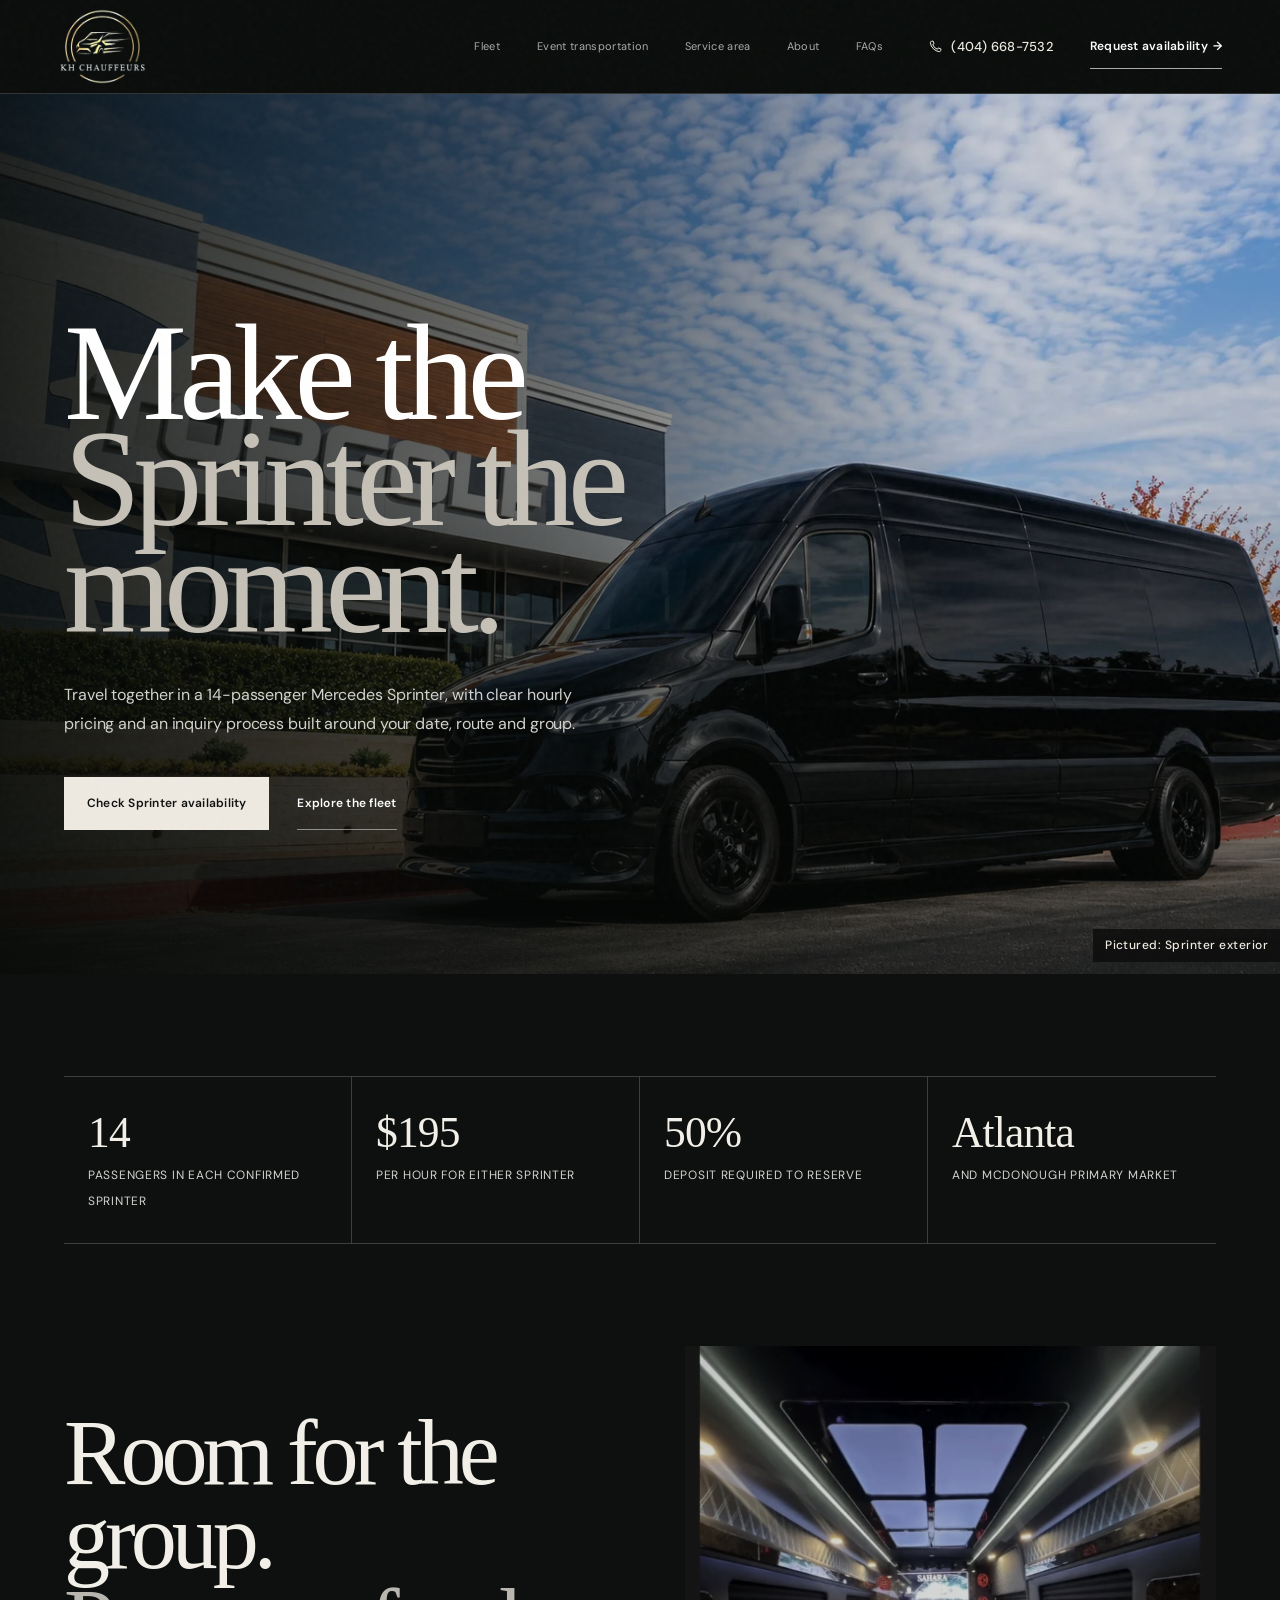
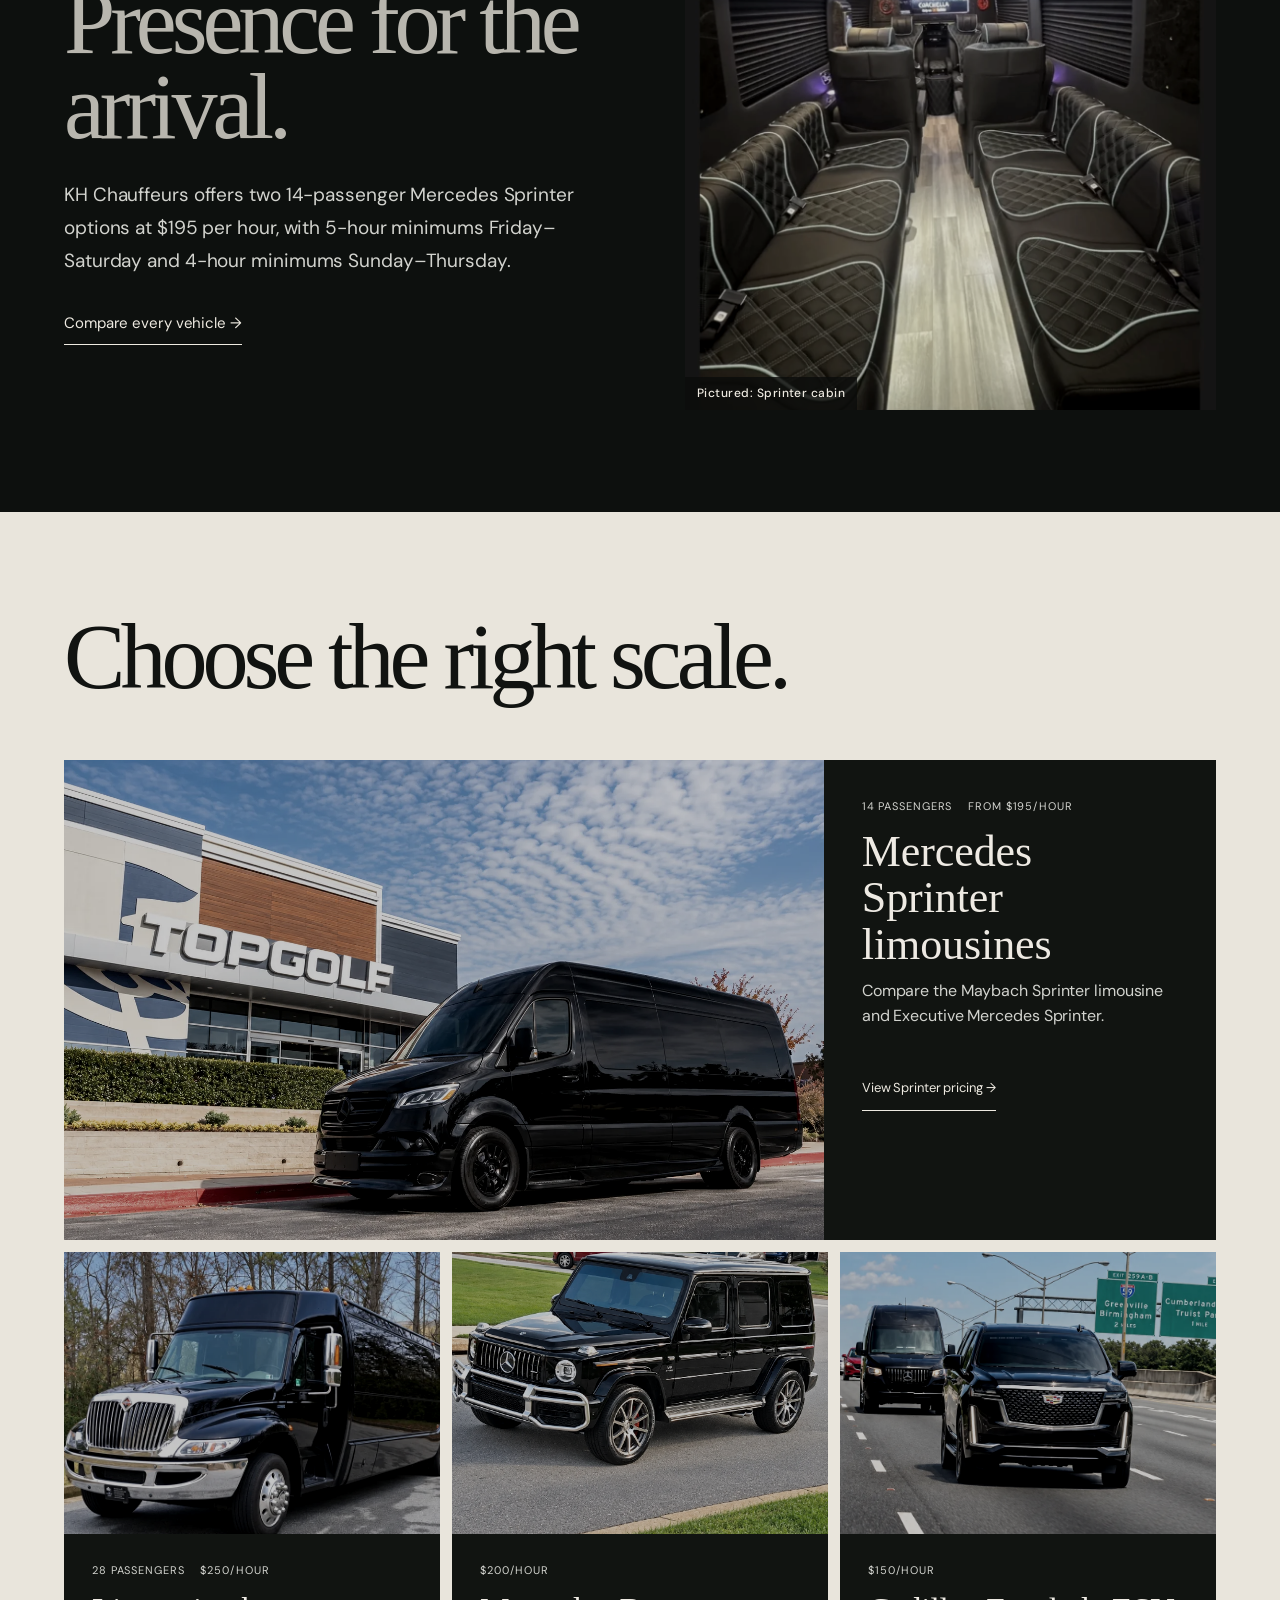
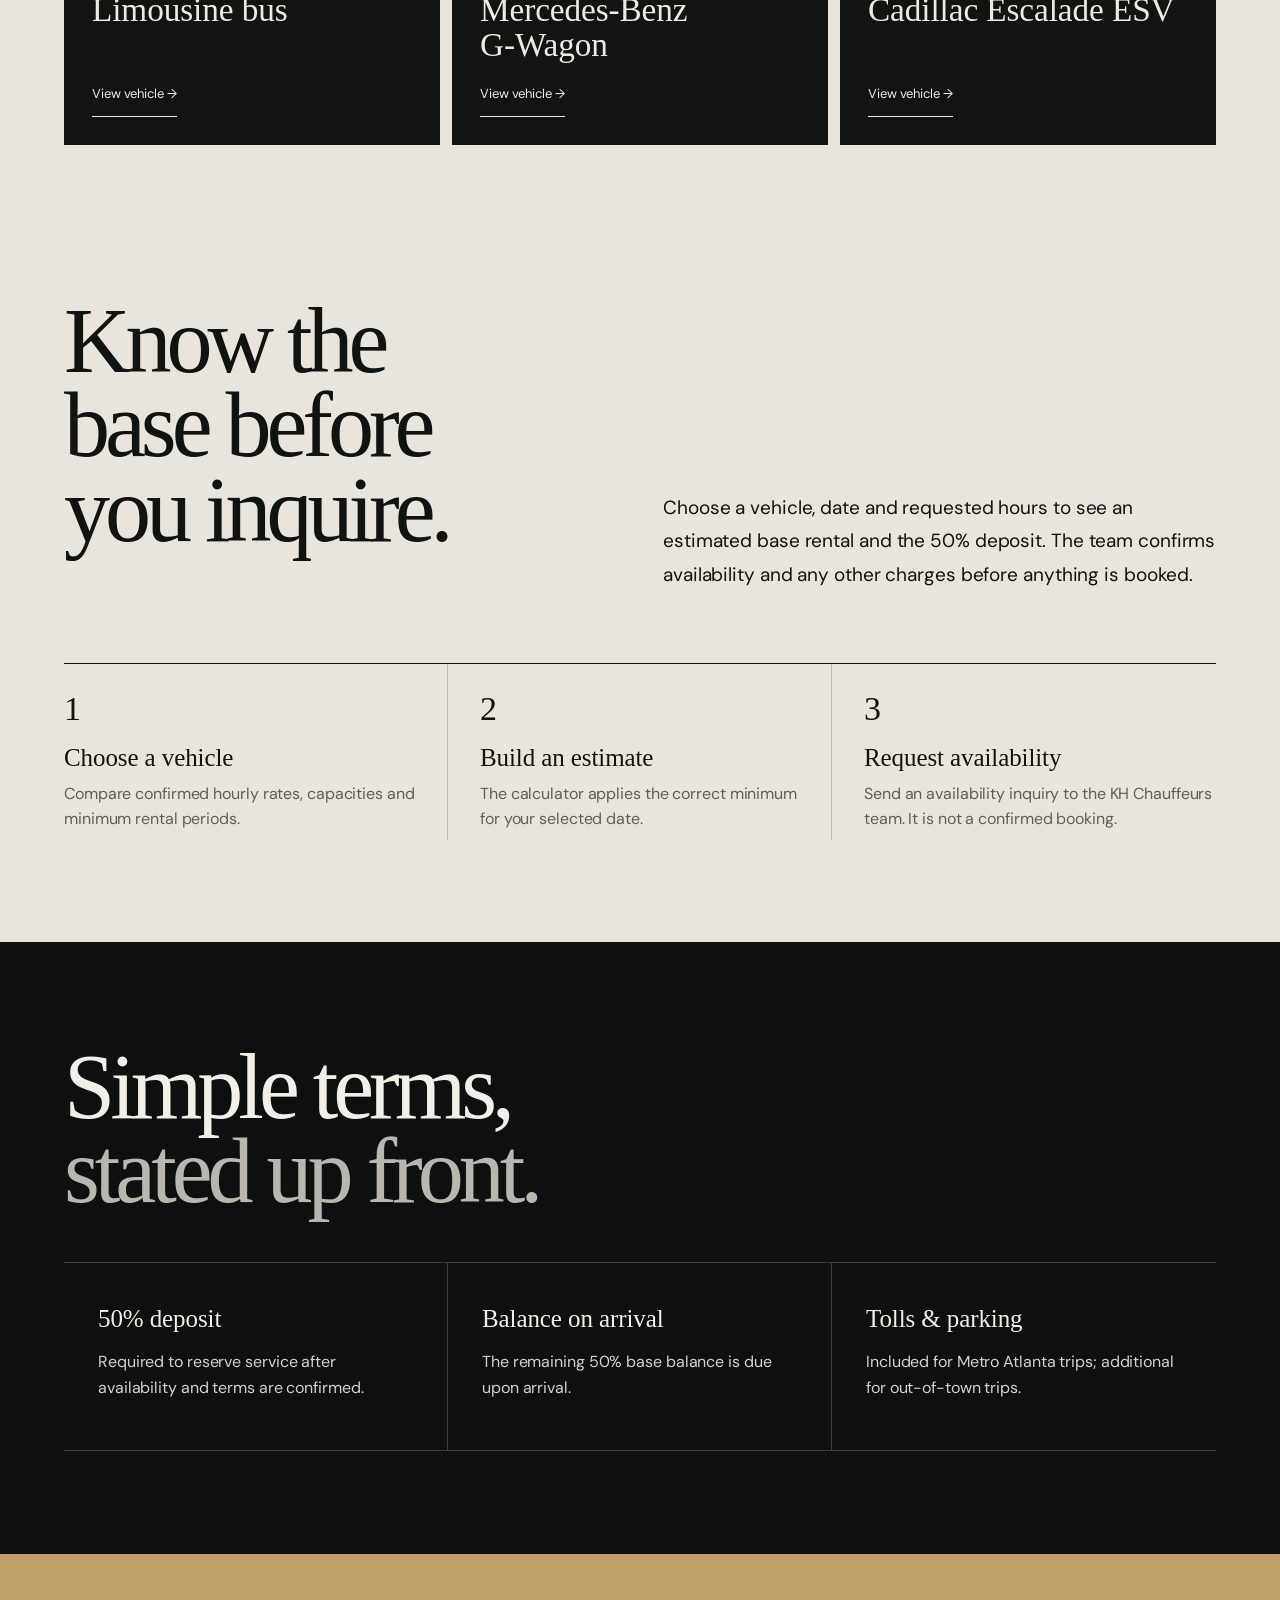
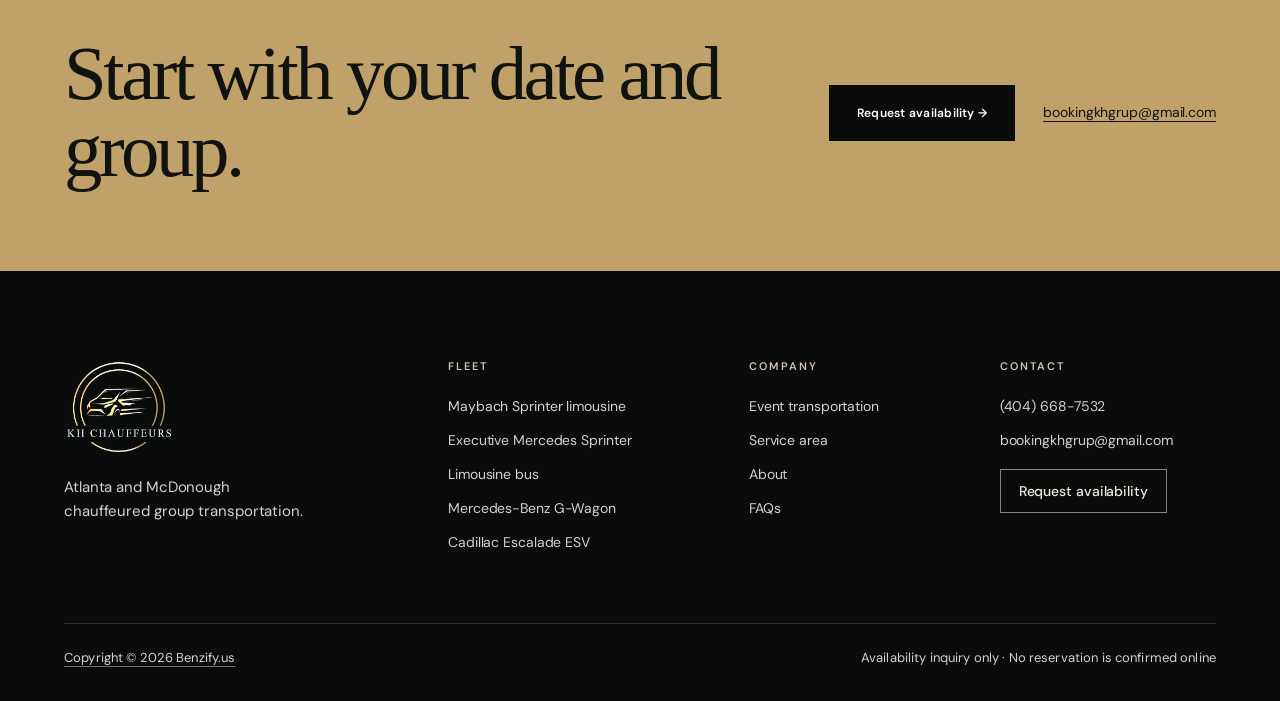
==== commit 8f9dd38e: "Merge kinza/vehicle-photo-carousels (with latest main) into kinza/vehicle-gallery-carousel Resolve c" ====
--- a/index.html
+++ b/index.html
@@ -1,5 +1,5 @@
 <!doctype html><html lang="en"><head><meta charset="utf-8"><meta name="viewport" content="width=device-width,initial-scale=1,viewport-fit=cover"><title>Luxury Sprinter Rentals in Atlanta | KH Chauffeurs</title><meta name="description" content="Request availability for 14-passenger Mercedes Sprinters, a 28-passenger limousine bus, Escalade ESV and G-Wagon service in Atlanta and McDonough."><link rel="canonical" href="https://khchauffeur.com/"><script>document.documentElement.classList.add("js")</script><link rel="icon" href="data:,"><link rel="preload" as="image" href="assets/sprinter-exterior-enhanced.webp" fetchpriority="high"><link rel="preconnect" href="https://fonts.googleapis.com"><link rel="preconnect" href="https://fonts.gstatic.com" crossorigin><link href="https://fonts.googleapis.com/css2?family=DM+Sans:wght@400;500;600&display=swap" rel="stylesheet"><link rel="stylesheet" href="styles.css?v=dev"><script type="application/ld+json">{"@context":"https://schema.org","@type":"LocalBusiness","name":"KH Chauffeurs","url":"https://khchauffeur.com/","email":"bookingkhgrup@gmail.com","areaServed":[{"@type":"City","name":"Atlanta"},{"@type":"City","name":"McDonough"}],"description":"Luxury chauffeured Sprinter, limousine bus and SUV rentals for events in Atlanta, McDonough and surrounding areas."}</script><link rel="stylesheet" href="premium.css?v=dev"></head><body class="page-home"><a class="skip-link" href="#main">Skip to content</a>
-<header class="site-header"><a class="brand" href="index.html" aria-label="KH Chauffeurs home"><span class="brand-mark" aria-hidden="true">KH</span><span aria-hidden="true">KH CHAUFFEURS</span></a><button class="menu-button" type="button" data-menu-button aria-expanded="false" aria-controls="site-nav" aria-label="Open menu"><svg class="menu-icon" viewBox="0 0 24 24" width="22" height="22" aria-hidden="true" focusable="false"><path d="M3 7h18M3 12h18M3 17h18" fill="none" stroke="currentColor" stroke-width="1.5"/></svg></button><nav class="main-nav" id="site-nav" data-nav aria-label="Main navigation"><a href="fleet.html">Fleet</a><a href="events.html">Event transportation</a><a href="service-area.html">Service area</a><a href="about.html">About</a><a href="faqs.html">FAQs</a></nav><a class="nav-call" href="tel:+14046687532" data-call-location="header" aria-label="Call KH Chauffeurs at (404) 668-7532"><svg class="call-icon" viewBox="0 0 24 24" width="16" height="16" aria-hidden="true" focusable="false"><path d="M6.6 3.5 9 3l1.6 4-2 1.3a11 11 0 0 0 7.1 7.1l1.3-2 4 1.6-.5 2.4a2 2 0 0 1-2 1.6A15.5 15.5 0 0 1 5 5.5a2 2 0 0 1 1.6-2Z" fill="none" stroke="currentColor" stroke-width="1.5" stroke-linejoin="round"/></svg><span class="nav-call-number" aria-hidden="true">(404) 668-7532</span></a><a class="nav-cta" href="request.html"><span class="nav-cta-full">Request availability</span><span class="nav-cta-short" aria-hidden="true">Request</span><span class="nav-cta-arrow" aria-hidden="true"> →</span></a></header>
+<header class="site-header"><a class="brand" href="index.html" aria-label="KH Chauffeurs home"><img class="brand-logo" src="assets/kh-chauffeur-logo.webp" alt="KH Chauffeurs" width="408" height="357" decoding="async"></a><button class="menu-button" type="button" data-menu-button aria-expanded="false" aria-controls="site-nav" aria-label="Open menu"><svg class="menu-icon" viewBox="0 0 24 24" width="22" height="22" aria-hidden="true" focusable="false"><path d="M3 7h18M3 12h18M3 17h18" fill="none" stroke="currentColor" stroke-width="1.5"/></svg></button><nav class="main-nav" id="site-nav" data-nav aria-label="Main navigation"><a href="fleet.html">Fleet</a><a href="events.html">Event transportation</a><a href="service-area.html">Service area</a><a href="about.html">About</a><a href="faqs.html">FAQs</a></nav><a class="nav-call" href="tel:+14046687532" data-call-location="header" aria-label="Call KH Chauffeurs at (404) 668-7532"><svg class="call-icon" viewBox="0 0 24 24" width="16" height="16" aria-hidden="true" focusable="false"><path d="M6.6 3.5 9 3l1.6 4-2 1.3a11 11 0 0 0 7.1 7.1l1.3-2 4 1.6-.5 2.4a2 2 0 0 1-2 1.6A15.5 15.5 0 0 1 5 5.5a2 2 0 0 1 1.6-2Z" fill="none" stroke="currentColor" stroke-width="1.5" stroke-linejoin="round"/></svg><span class="nav-call-number" aria-hidden="true">(404) 668-7532</span></a><a class="nav-cta" href="request.html"><span class="nav-cta-full">Request availability</span><span class="nav-cta-short" aria-hidden="true">Request</span><span class="nav-cta-arrow" aria-hidden="true"> →</span></a></header>
 <main id="main">
 
 <section class="hero hm-hero hero-fade" aria-labelledby="home-title"><div class="container hero-content" data-vehicle="maybach-sprinter"><h1 id="home-title">Make the<br><em>Sprinter the moment.</em></h1><p class="hero-copy">Travel together in a <span data-field="passengers">14</span>-passenger Mercedes Sprinter, with clear hourly pricing and an inquiry process built around your date, route and group.</p><div class="hero-actions"><a class="button button-gold" href="request.html?vehicle=maybach-sprinter">Check Sprinter availability</a><a class="button button-outline" href="fleet.html">Explore the fleet</a></div></div><p class="fleet-caption hm-caption">Pictured: Sprinter exterior</p></section>
@@ -22,4 +22,4 @@
 
 <section class="cta-band hm-cta" aria-labelledby="cta-title"><div class="container"><h2 class="reveal" id="cta-title">Start with your date and group.</h2><div class="fleet-cta-actions reveal"><a class="button button-dark" href="request.html">Request availability →</a><a class="fleet-cta-email" href="mailto:bookingkhgrup@gmail.com">bookingkhgrup@gmail.com</a></div></div></section>
 </main>
-<footer class="footer site-footer"><div class="container"><div class="footer-grid"><div class="footer-brand"><p class="footer-name"><a class="footer-home" href="index.html" aria-current="page"><span class="brand-mark" aria-hidden="true">KH</span>KH Chauffeurs</a></p><p class="footer-tagline">Atlanta and McDonough chauffeured group transportation.</p></div><nav class="footer-col" aria-labelledby="footer-fleet"><h2 class="footer-heading" id="footer-fleet">Fleet</h2><ul><li><a href="maybach-sprinter.html">Maybach Sprinter limousine</a></li><li><a href="executive-sprinter.html">Executive Mercedes Sprinter</a></li><li><a href="limo-bus.html">Limousine bus</a></li><li><a href="g-wagon.html">Mercedes-Benz G-Wagon</a></li><li><a href="escalade.html">Cadillac Escalade ESV</a></li></ul></nav><nav class="footer-col" aria-labelledby="footer-company"><h2 class="footer-heading" id="footer-company">Company</h2><ul><li><a href="events.html">Event transportation</a></li><li><a href="service-area.html">Service area</a></li><li><a href="about.html">About</a></li><li><a href="faqs.html">FAQs</a></li></ul></nav><nav class="footer-col" aria-labelledby="footer-contact"><h2 class="footer-heading" id="footer-contact">Contact</h2><ul><li><a href="tel:+14046687532" data-call-location="footer">(404) 668-7532</a></li><li><a href="mailto:bookingkhgrup@gmail.com">bookingkhgrup@gmail.com</a></li><li><a class="footer-cta" href="request.html">Request availability</a></li></ul></nav></div><div class="footer-bottom"><p><a class="footer-credit" href="https://benzify.us/">Copyright © 2026 Benzify.us</a></p><p>Availability inquiry only · No reservation is confirmed online</p></div></div></footer><div class="mobile-cta-bar"><a class="mobile-cta-call" href="tel:+14046687532" data-call-location="mobile-bar" aria-label="Call KH Chauffeurs at (404) 668-7532"><svg class="call-icon" viewBox="0 0 24 24" width="16" height="16" aria-hidden="true" focusable="false"><path d="M6.6 3.5 9 3l1.6 4-2 1.3a11 11 0 0 0 7.1 7.1l1.3-2 4 1.6-.5 2.4a2 2 0 0 1-2 1.6A15.5 15.5 0 0 1 5 5.5a2 2 0 0 1 1.6-2Z" fill="none" stroke="currentColor" stroke-width="1.5" stroke-linejoin="round"/></svg><span aria-hidden="true">Call (404) 668-7532</span></a><a class="mobile-cta-request" href="request.html">Request availability</a></div><script src="data.js?v=dev"></script><script src="tracking.js?v=dev"></script><script src="script.js?v=dev"></script><script src="vehicle.js?v=dev"></script></body></html>
+<footer class="footer site-footer"><div class="container"><div class="footer-grid"><div class="footer-brand"><p class="footer-name"><a class="footer-home" href="index.html" aria-current="page"><img class="brand-logo" src="assets/kh-chauffeur-logo.webp" alt="KH Chauffeurs" width="408" height="357" decoding="async"></a></p><p class="footer-tagline">Atlanta and McDonough chauffeured group transportation.</p></div><nav class="footer-col" aria-labelledby="footer-fleet"><h2 class="footer-heading" id="footer-fleet">Fleet</h2><ul><li><a href="maybach-sprinter.html">Maybach Sprinter limousine</a></li><li><a href="executive-sprinter.html">Executive Mercedes Sprinter</a></li><li><a href="limo-bus.html">Limousine bus</a></li><li><a href="g-wagon.html">Mercedes-Benz G-Wagon</a></li><li><a href="escalade.html">Cadillac Escalade ESV</a></li></ul></nav><nav class="footer-col" aria-labelledby="footer-company"><h2 class="footer-heading" id="footer-company">Company</h2><ul><li><a href="events.html">Event transportation</a></li><li><a href="service-area.html">Service area</a></li><li><a href="about.html">About</a></li><li><a href="faqs.html">FAQs</a></li></ul></nav><nav class="footer-col" aria-labelledby="footer-contact"><h2 class="footer-heading" id="footer-contact">Contact</h2><ul><li><a href="tel:+14046687532" data-call-location="footer">(404) 668-7532</a></li><li><a href="mailto:bookingkhgrup@gmail.com">bookingkhgrup@gmail.com</a></li><li><a class="footer-cta" href="request.html">Request availability</a></li></ul></nav></div><div class="footer-bottom"><p><a class="footer-credit" href="https://benzify.us/">Copyright © 2026 Benzify.us</a></p><p>Availability inquiry only · No reservation is confirmed online</p></div></div></footer><div class="mobile-cta-bar"><a class="mobile-cta-call" href="tel:+14046687532" data-call-location="mobile-bar" aria-label="Call KH Chauffeurs at (404) 668-7532"><svg class="call-icon" viewBox="0 0 24 24" width="16" height="16" aria-hidden="true" focusable="false"><path d="M6.6 3.5 9 3l1.6 4-2 1.3a11 11 0 0 0 7.1 7.1l1.3-2 4 1.6-.5 2.4a2 2 0 0 1-2 1.6A15.5 15.5 0 0 1 5 5.5a2 2 0 0 1 1.6-2Z" fill="none" stroke="currentColor" stroke-width="1.5" stroke-linejoin="round"/></svg><span aria-hidden="true">Call (404) 668-7532</span></a><a class="mobile-cta-request" href="request.html">Request availability</a></div><script src="data.js?v=dev"></script><script src="tracking.js?v=dev"></script><script src="script.js?v=dev"></script><script src="vehicle.js?v=dev"></script></body></html>
--- a/premium.css
+++ b/premium.css
@@ -965,18 +965,57 @@
 .vehicle-hero img[src$="executive-sprinter.webp"],.vp-hero-media img[src$="executive-sprinter.webp"],.vp-photo img[src$="executive-sprinter.webp"]{object-position:center 45%}
 .vp-other img[src$="executive-sprinter.webp"]{object-position:center 40%}
 
-/* G-Wagon photo carousel (script.js swaps the photo every 2 seconds). */
-img[data-carousel]{transition:opacity .35s ease}
-img[data-carousel].is-swapping{opacity:0}
-
-/* Carousel photos fill their frames like the other vehicle photos (cover crop). */
-img[data-carousel]{object-fit:cover!important;background:var(--night)}
-img[data-carousel="executive-sprinter"]{object-position:center 45%!important}
-
-/* G-Wagon photos are tall: show them whole (no zoom) over a blurred copy of the same photo that fills the frame. */
-img[data-carousel="g-wagon"]:not([src$="g-wagon-enhanced.webp"]){object-fit:contain!important;object-position:center!important;background:transparent!important}
-.gw-frame:has(>img[data-carousel="g-wagon"]:not([src$="g-wagon-enhanced.webp"])){isolation:isolate;overflow:hidden;background:var(--night)}
-.gw-frame:has(>img[data-carousel="g-wagon"]:not([src$="g-wagon-enhanced.webp"]))::before{content:"";position:absolute;top:var(--gw-t,0);left:var(--gw-l,0);width:var(--gw-w,100%);height:var(--gw-h,100%);z-index:-1;background:var(--gw-bg) center/cover no-repeat;filter:blur(26px) brightness(.8) saturate(1.1);transition:background-image .35s ease}
+/* ---------- Vehicle gallery carousel (vehicle pages, built by gallery.js) ---------- */
+.vg{padding:clamp(64px,8vw,112px) 0;background:var(--night);color:var(--bone)}
+.vg-head{display:flex;align-items:end;justify-content:space-between;gap:24px 40px;flex-wrap:wrap;margin-bottom:clamp(28px,3.5vw,44px)}
+.vg-head h2{font:400 clamp(34px,4.4vw,56px)/1.05 var(--serif);letter-spacing:-.03em;margin:10px 0 0}
+.vg-arrow:focus-visible,.vg-dot:focus-visible,.vg-body:focus-visible{outline:2px solid var(--gold);outline-offset:3px}
+.vg-body{display:grid;grid-template-columns:minmax(0,1.55fr) minmax(0,1fr);gap:clamp(28px,4vw,64px);align-items:center;border-radius:12px}
+.vg-stage{position:relative;aspect-ratio:4/3;border-radius:12px;overflow:hidden;background:#050605;touch-action:pan-y;box-shadow:0 24px 60px -28px rgba(0,0,0,.7)}
+.vg-slide{position:absolute;inset:0;margin:0;overflow:hidden;background:#050605;opacity:0;z-index:1;visibility:hidden}
+.vg-slide::before{content:"";position:absolute;inset:-40px;background:var(--vg-bg) center/cover no-repeat;filter:blur(32px) brightness(.55) saturate(1.1)}
+.vg-slide img{position:relative;display:block;width:100%;height:100%;object-fit:contain;object-position:center}
+.vg-slide.is-active{opacity:1;z-index:2;visibility:visible}
+.vg-slide.is-incoming{z-index:3;visibility:visible}
+.js .vg-slide{transition:opacity .5s cubic-bezier(.4,0,.2,1)}
+.vg-label{position:absolute;left:16px;bottom:16px;z-index:2;font:600 11px var(--sans);letter-spacing:.14em;text-transform:uppercase;color:#fff;background:rgba(10,12,10,.62);padding:7px 11px;border-radius:999px}
+.vg-info{display:flex;flex-direction:column;gap:clamp(24px,3vw,36px)}
+.vg-panel h3{font:400 clamp(28px,3vw,40px)/1.1 var(--serif);letter-spacing:-.02em;margin:0 0 14px}
+.vg-panel p{color:var(--mist);margin:0 0 14px;max-width:46ch}
+.vg-panel .vg-meta{color:var(--champagne);font-size:14px;letter-spacing:.02em}
+.vg-links{display:flex;align-items:center;flex-wrap:wrap;gap:14px 24px;margin-top:22px}
+.vg-link{color:#fff;text-decoration:none;border-bottom:1px solid rgba(255,255,255,.5);padding-bottom:2px;font-size:14px;transition:border-color .3s ease}
+.vg-link:hover{border-color:var(--gold)}
+.vg-controls{display:flex;align-items:center;gap:14px;padding-top:22px;border-top:1px solid rgba(255,255,255,.14)}
+.vg-arrow{appearance:none;display:grid;place-items:center;width:46px;height:46px;border-radius:50%;border:1px solid rgba(255,255,255,.35);background:transparent;color:#fff;cursor:pointer;transition:background-color .3s ease,border-color .3s ease,color .3s ease}
+.vg-arrow:hover{background:var(--gold);border-color:var(--gold);color:var(--ink)}
+.vg-dots{display:flex;align-items:center;gap:6px;min-width:0;flex:0 1 auto}
+.vg-dot{appearance:none;border:0;padding:0;flex:0 1 22px;min-width:4px;width:22px;height:4px;border-radius:4px;background:rgba(255,255,255,.28);cursor:pointer;position:relative;transition:width .4s ease,background-color .4s ease}
+.vg-dot::after{content:"";position:absolute;inset:-14px -3px}
+.vg-dot.is-active{width:40px;flex-basis:40px;background:var(--gold)}
+.vg-count{margin-left:auto;white-space:nowrap;flex:none;font-size:13px;letter-spacing:.08em;color:var(--mist);font-variant-numeric:tabular-nums}
+@media(max-width:900px){.vg-body{grid-template-columns:minmax(0,1fr);gap:28px}}
+@media(max-width:700px){
+  .vg-head{align-items:flex-start}
+  .vg-stage{aspect-ratio:4/5;border-radius:10px}
+  .vg-links .button{width:100%}
+}
+@media(prefers-reduced-motion:reduce){.js .vg-slide,.vg-dot,.vg-arrow{transition:none}}
+/* Gallery sits on a dark band: the vehicle page default (ink) focus ring would be invisible here. */
+.page-vehicle .vg :focus-visible{outline-color:var(--gold)}
+/* No script: the section keeps its plain photo grid. */
+.vg-fallback .vp-gallery-grid{display:grid;grid-template-columns:repeat(auto-fit,minmax(240px,1fr));gap:12px}
+.vg-fallback .vp-photo img{border-radius:10px}
+
+/* ---------- KH Chauffeurs logo (header and footer image) ---------- */
+/* The logo file has a solid black background; "screen" blending lets the dark header/footer show through it, so no box edge appears. */
+.brand-logo{display:block;width:auto;max-width:none;object-fit:contain;mix-blend-mode:screen}
+.brand{align-items:center;gap:0}
+.brand .brand-logo{height:78px}
+.site-footer .footer-home{gap:0}
+.site-footer .footer-home .brand-logo{height:96px}
+@media(max-width:900px){.brand .brand-logo{height:64px}.site-footer .footer-home .brand-logo{height:88px}}
+@media(max-width:600px){.brand .brand-logo{height:58px}}
 
 /* ---------- Call buttons (all pages) ---------- */
 .call-icon{display:block;flex:none}
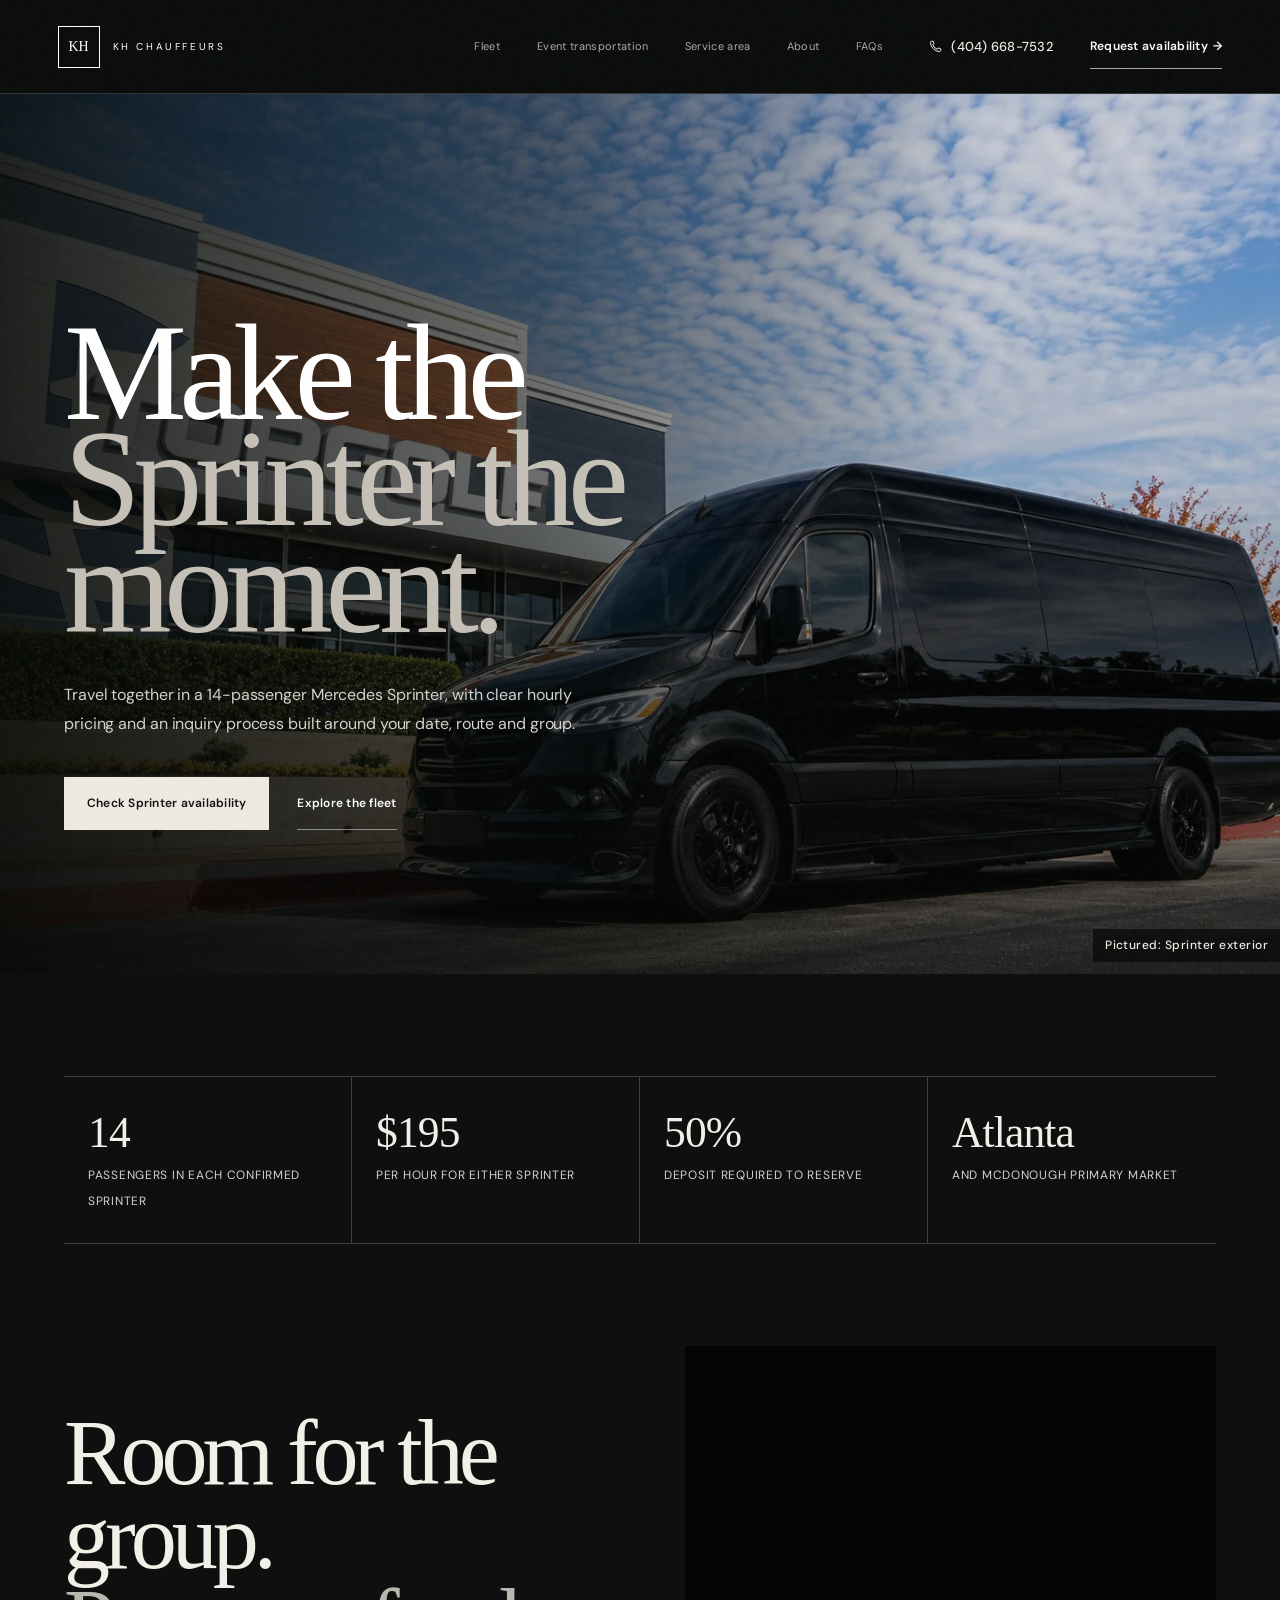
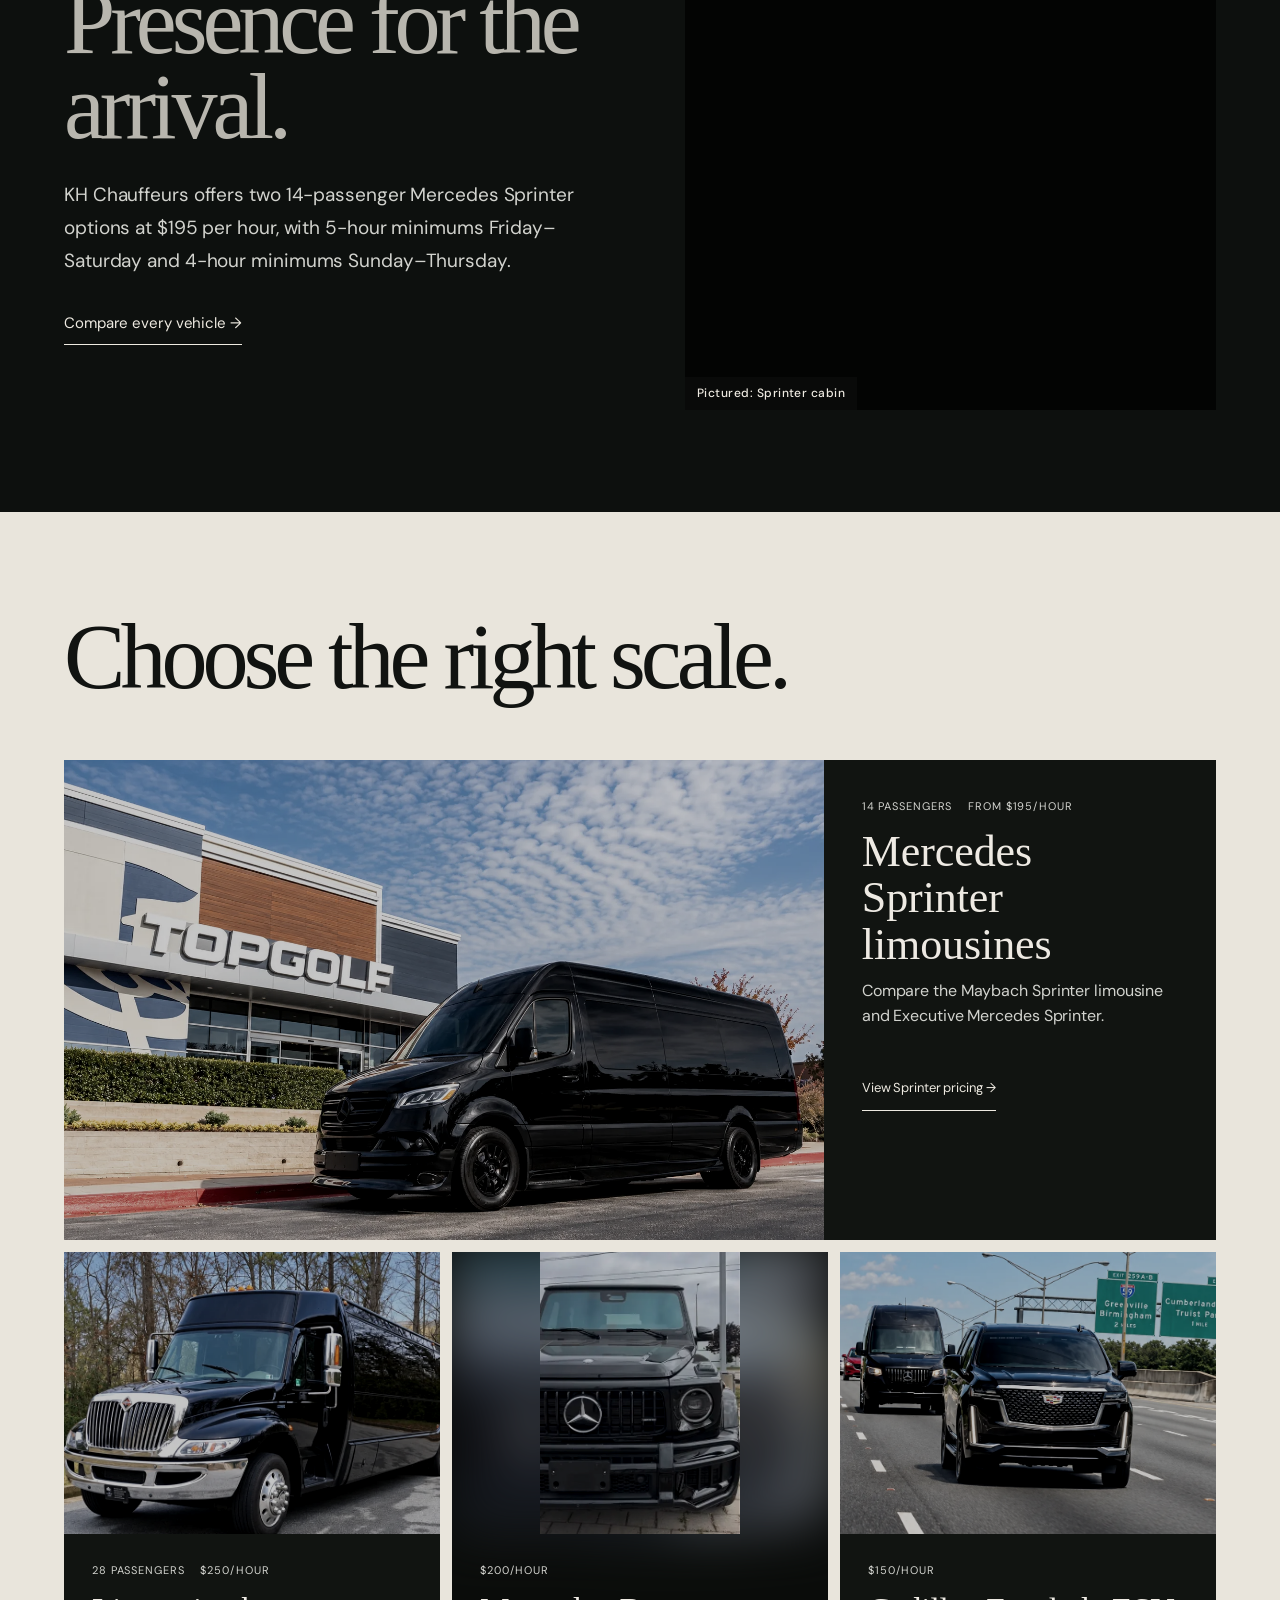
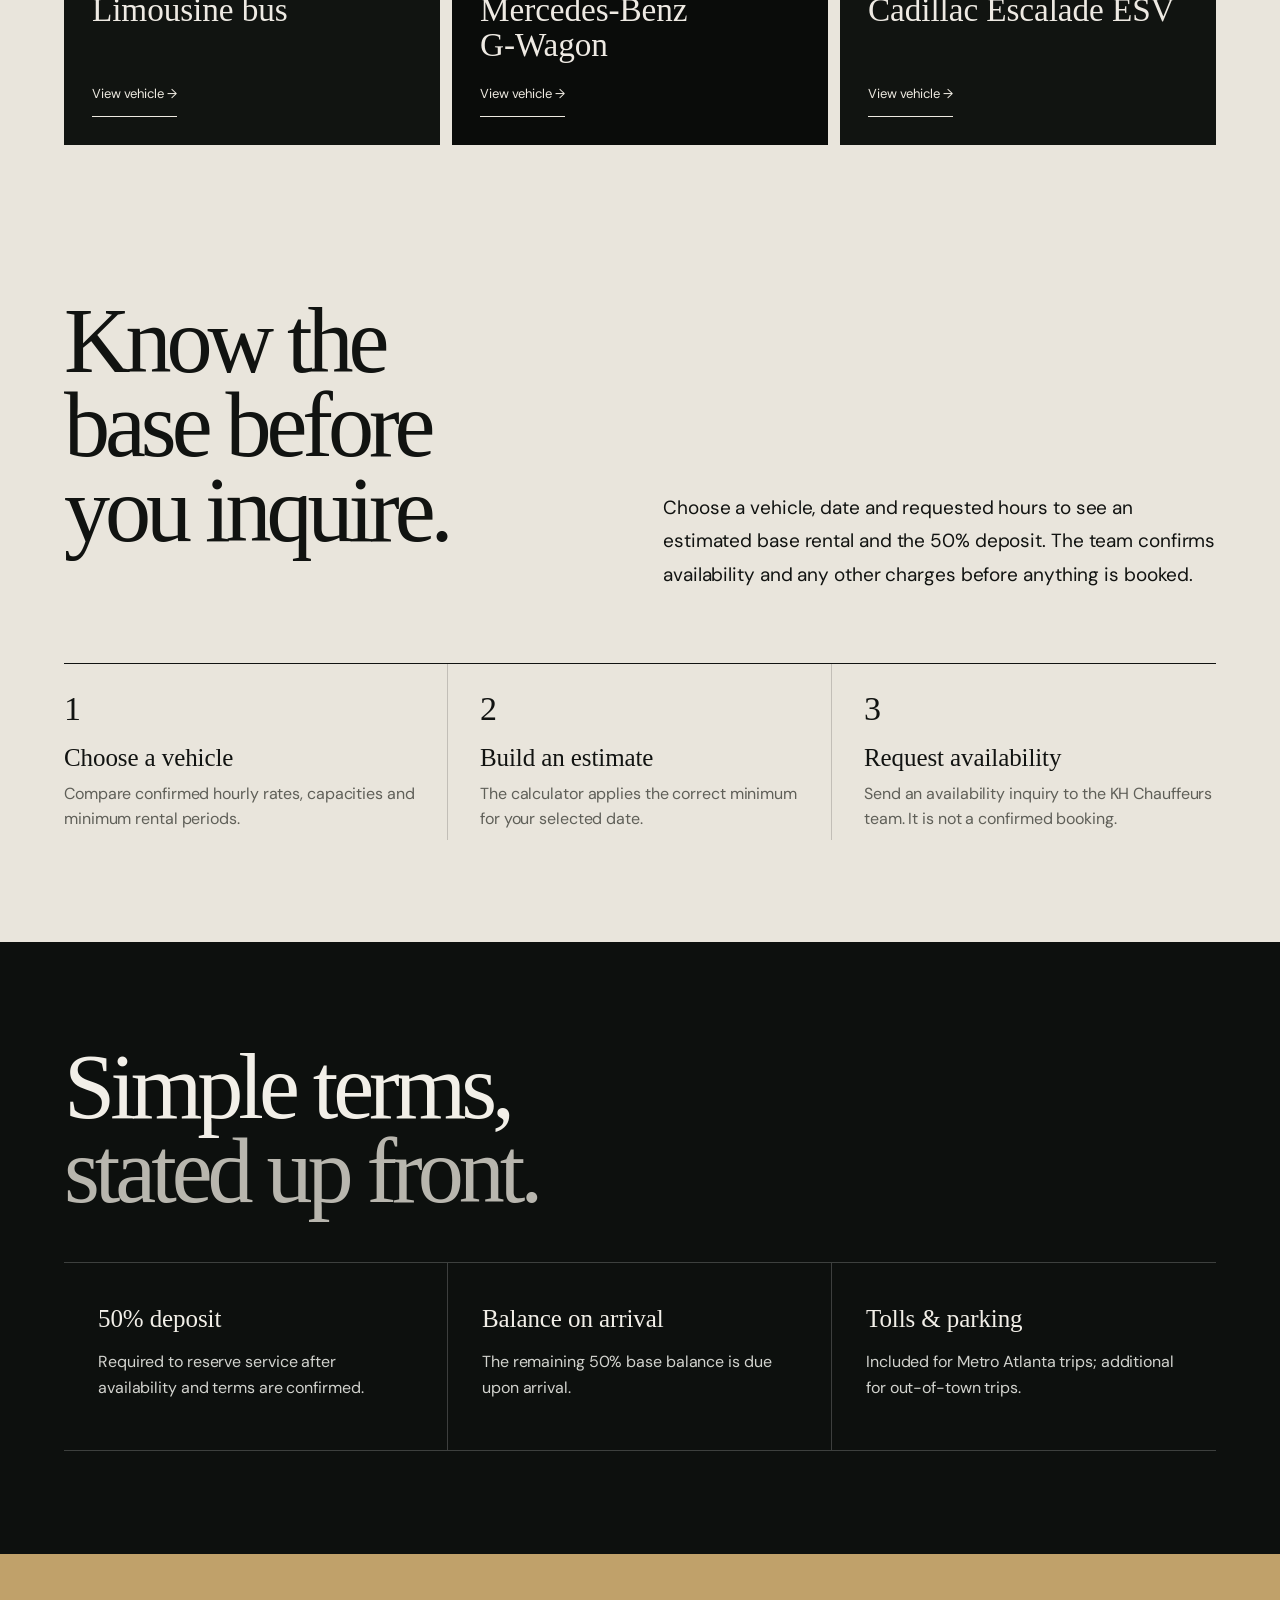
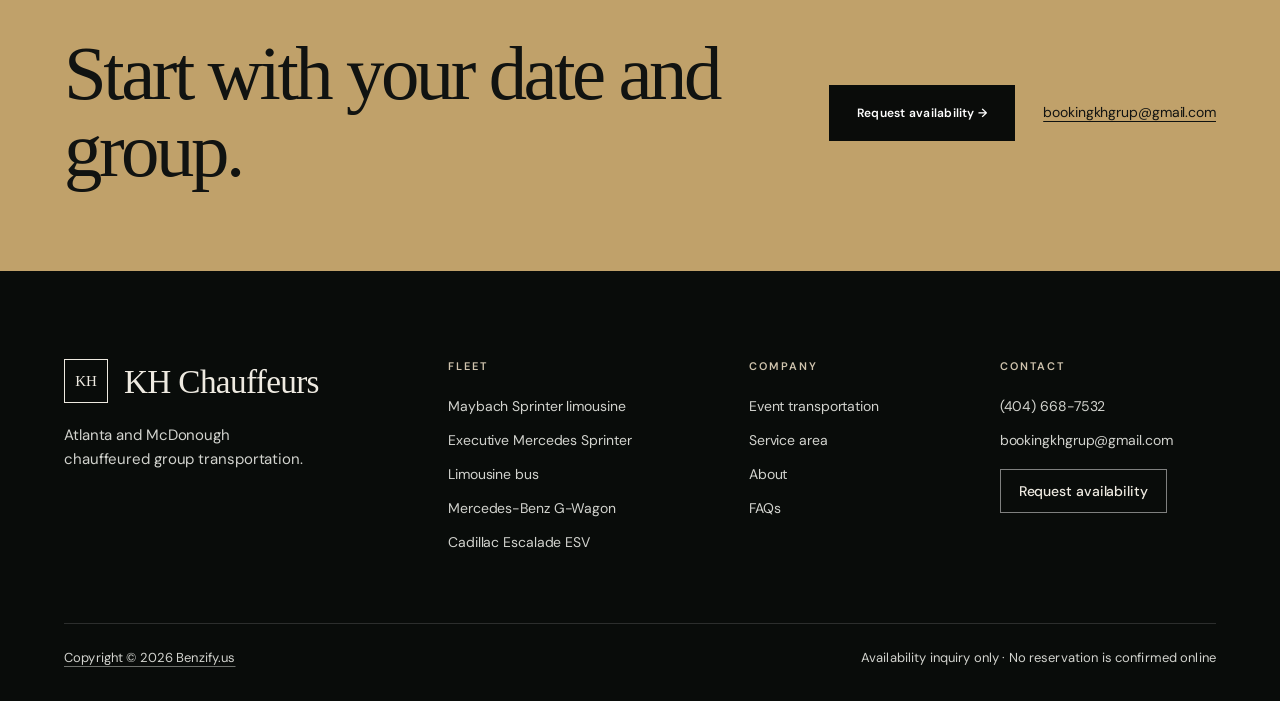
==== commit cbf163a9: "Merge pull request #14 from benzify/kinza/vehicle-photo-carousels Photo carousels for Executive Spri" ====
--- a/index.html
+++ b/index.html
@@ -1,5 +1,5 @@
 <!doctype html><html lang="en"><head><meta charset="utf-8"><meta name="viewport" content="width=device-width,initial-scale=1,viewport-fit=cover"><title>Luxury Sprinter Rentals in Atlanta | KH Chauffeurs</title><meta name="description" content="Request availability for 14-passenger Mercedes Sprinters, a 28-passenger limousine bus, Escalade ESV and G-Wagon service in Atlanta and McDonough."><link rel="canonical" href="https://khchauffeur.com/"><script>document.documentElement.classList.add("js")</script><link rel="icon" href="data:,"><link rel="preload" as="image" href="assets/sprinter-exterior-enhanced.webp" fetchpriority="high"><link rel="preconnect" href="https://fonts.googleapis.com"><link rel="preconnect" href="https://fonts.gstatic.com" crossorigin><link href="https://fonts.googleapis.com/css2?family=DM+Sans:wght@400;500;600&display=swap" rel="stylesheet"><link rel="stylesheet" href="styles.css?v=dev"><script type="application/ld+json">{"@context":"https://schema.org","@type":"LocalBusiness","name":"KH Chauffeurs","url":"https://khchauffeur.com/","email":"bookingkhgrup@gmail.com","areaServed":[{"@type":"City","name":"Atlanta"},{"@type":"City","name":"McDonough"}],"description":"Luxury chauffeured Sprinter, limousine bus and SUV rentals for events in Atlanta, McDonough and surrounding areas."}</script><link rel="stylesheet" href="premium.css?v=dev"></head><body class="page-home"><a class="skip-link" href="#main">Skip to content</a>
-<header class="site-header"><a class="brand" href="index.html" aria-label="KH Chauffeurs home"><img class="brand-logo" src="assets/kh-chauffeur-logo.webp" alt="KH Chauffeurs" width="408" height="357" decoding="async"></a><button class="menu-button" type="button" data-menu-button aria-expanded="false" aria-controls="site-nav" aria-label="Open menu"><svg class="menu-icon" viewBox="0 0 24 24" width="22" height="22" aria-hidden="true" focusable="false"><path d="M3 7h18M3 12h18M3 17h18" fill="none" stroke="currentColor" stroke-width="1.5"/></svg></button><nav class="main-nav" id="site-nav" data-nav aria-label="Main navigation"><a href="fleet.html">Fleet</a><a href="events.html">Event transportation</a><a href="service-area.html">Service area</a><a href="about.html">About</a><a href="faqs.html">FAQs</a></nav><a class="nav-call" href="tel:+14046687532" data-call-location="header" aria-label="Call KH Chauffeurs at (404) 668-7532"><svg class="call-icon" viewBox="0 0 24 24" width="16" height="16" aria-hidden="true" focusable="false"><path d="M6.6 3.5 9 3l1.6 4-2 1.3a11 11 0 0 0 7.1 7.1l1.3-2 4 1.6-.5 2.4a2 2 0 0 1-2 1.6A15.5 15.5 0 0 1 5 5.5a2 2 0 0 1 1.6-2Z" fill="none" stroke="currentColor" stroke-width="1.5" stroke-linejoin="round"/></svg><span class="nav-call-number" aria-hidden="true">(404) 668-7532</span></a><a class="nav-cta" href="request.html"><span class="nav-cta-full">Request availability</span><span class="nav-cta-short" aria-hidden="true">Request</span><span class="nav-cta-arrow" aria-hidden="true"> →</span></a></header>
+<header class="site-header"><a class="brand" href="index.html" aria-label="KH Chauffeurs home"><span class="brand-mark" aria-hidden="true">KH</span><span aria-hidden="true">KH CHAUFFEURS</span></a><button class="menu-button" type="button" data-menu-button aria-expanded="false" aria-controls="site-nav" aria-label="Open menu"><svg class="menu-icon" viewBox="0 0 24 24" width="22" height="22" aria-hidden="true" focusable="false"><path d="M3 7h18M3 12h18M3 17h18" fill="none" stroke="currentColor" stroke-width="1.5"/></svg></button><nav class="main-nav" id="site-nav" data-nav aria-label="Main navigation"><a href="fleet.html">Fleet</a><a href="events.html">Event transportation</a><a href="service-area.html">Service area</a><a href="about.html">About</a><a href="faqs.html">FAQs</a></nav><a class="nav-call" href="tel:+14046687532" data-call-location="header" aria-label="Call KH Chauffeurs at (404) 668-7532"><svg class="call-icon" viewBox="0 0 24 24" width="16" height="16" aria-hidden="true" focusable="false"><path d="M6.6 3.5 9 3l1.6 4-2 1.3a11 11 0 0 0 7.1 7.1l1.3-2 4 1.6-.5 2.4a2 2 0 0 1-2 1.6A15.5 15.5 0 0 1 5 5.5a2 2 0 0 1 1.6-2Z" fill="none" stroke="currentColor" stroke-width="1.5" stroke-linejoin="round"/></svg><span class="nav-call-number" aria-hidden="true">(404) 668-7532</span></a><a class="nav-cta" href="request.html"><span class="nav-cta-full">Request availability</span><span class="nav-cta-short" aria-hidden="true">Request</span><span class="nav-cta-arrow" aria-hidden="true"> →</span></a></header>
 <main id="main">
 
 <section class="hero hm-hero hero-fade" aria-labelledby="home-title"><div class="container hero-content" data-vehicle="maybach-sprinter"><h1 id="home-title">Make the<br><em>Sprinter the moment.</em></h1><p class="hero-copy">Travel together in a <span data-field="passengers">14</span>-passenger Mercedes Sprinter, with clear hourly pricing and an inquiry process built around your date, route and group.</p><div class="hero-actions"><a class="button button-gold" href="request.html?vehicle=maybach-sprinter">Check Sprinter availability</a><a class="button button-outline" href="fleet.html">Explore the fleet</a></div></div><p class="fleet-caption hm-caption">Pictured: Sprinter exterior</p></section>
@@ -22,4 +22,4 @@
 
 <section class="cta-band hm-cta" aria-labelledby="cta-title"><div class="container"><h2 class="reveal" id="cta-title">Start with your date and group.</h2><div class="fleet-cta-actions reveal"><a class="button button-dark" href="request.html">Request availability →</a><a class="fleet-cta-email" href="mailto:bookingkhgrup@gmail.com">bookingkhgrup@gmail.com</a></div></div></section>
 </main>
-<footer class="footer site-footer"><div class="container"><div class="footer-grid"><div class="footer-brand"><p class="footer-name"><a class="footer-home" href="index.html" aria-current="page"><img class="brand-logo" src="assets/kh-chauffeur-logo.webp" alt="KH Chauffeurs" width="408" height="357" decoding="async"></a></p><p class="footer-tagline">Atlanta and McDonough chauffeured group transportation.</p></div><nav class="footer-col" aria-labelledby="footer-fleet"><h2 class="footer-heading" id="footer-fleet">Fleet</h2><ul><li><a href="maybach-sprinter.html">Maybach Sprinter limousine</a></li><li><a href="executive-sprinter.html">Executive Mercedes Sprinter</a></li><li><a href="limo-bus.html">Limousine bus</a></li><li><a href="g-wagon.html">Mercedes-Benz G-Wagon</a></li><li><a href="escalade.html">Cadillac Escalade ESV</a></li></ul></nav><nav class="footer-col" aria-labelledby="footer-company"><h2 class="footer-heading" id="footer-company">Company</h2><ul><li><a href="events.html">Event transportation</a></li><li><a href="service-area.html">Service area</a></li><li><a href="about.html">About</a></li><li><a href="faqs.html">FAQs</a></li></ul></nav><nav class="footer-col" aria-labelledby="footer-contact"><h2 class="footer-heading" id="footer-contact">Contact</h2><ul><li><a href="tel:+14046687532" data-call-location="footer">(404) 668-7532</a></li><li><a href="mailto:bookingkhgrup@gmail.com">bookingkhgrup@gmail.com</a></li><li><a class="footer-cta" href="request.html">Request availability</a></li></ul></nav></div><div class="footer-bottom"><p><a class="footer-credit" href="https://benzify.us/">Copyright © 2026 Benzify.us</a></p><p>Availability inquiry only · No reservation is confirmed online</p></div></div></footer><div class="mobile-cta-bar"><a class="mobile-cta-call" href="tel:+14046687532" data-call-location="mobile-bar" aria-label="Call KH Chauffeurs at (404) 668-7532"><svg class="call-icon" viewBox="0 0 24 24" width="16" height="16" aria-hidden="true" focusable="false"><path d="M6.6 3.5 9 3l1.6 4-2 1.3a11 11 0 0 0 7.1 7.1l1.3-2 4 1.6-.5 2.4a2 2 0 0 1-2 1.6A15.5 15.5 0 0 1 5 5.5a2 2 0 0 1 1.6-2Z" fill="none" stroke="currentColor" stroke-width="1.5" stroke-linejoin="round"/></svg><span aria-hidden="true">Call (404) 668-7532</span></a><a class="mobile-cta-request" href="request.html">Request availability</a></div><script src="data.js?v=dev"></script><script src="tracking.js?v=dev"></script><script src="script.js?v=dev"></script><script src="vehicle.js?v=dev"></script></body></html>
+<footer class="footer site-footer"><div class="container"><div class="footer-grid"><div class="footer-brand"><p class="footer-name"><a class="footer-home" href="index.html" aria-current="page"><span class="brand-mark" aria-hidden="true">KH</span>KH Chauffeurs</a></p><p class="footer-tagline">Atlanta and McDonough chauffeured group transportation.</p></div><nav class="footer-col" aria-labelledby="footer-fleet"><h2 class="footer-heading" id="footer-fleet">Fleet</h2><ul><li><a href="maybach-sprinter.html">Maybach Sprinter limousine</a></li><li><a href="executive-sprinter.html">Executive Mercedes Sprinter</a></li><li><a href="limo-bus.html">Limousine bus</a></li><li><a href="g-wagon.html">Mercedes-Benz G-Wagon</a></li><li><a href="escalade.html">Cadillac Escalade ESV</a></li></ul></nav><nav class="footer-col" aria-labelledby="footer-company"><h2 class="footer-heading" id="footer-company">Company</h2><ul><li><a href="events.html">Event transportation</a></li><li><a href="service-area.html">Service area</a></li><li><a href="about.html">About</a></li><li><a href="faqs.html">FAQs</a></li></ul></nav><nav class="footer-col" aria-labelledby="footer-contact"><h2 class="footer-heading" id="footer-contact">Contact</h2><ul><li><a href="tel:+14046687532" data-call-location="footer">(404) 668-7532</a></li><li><a href="mailto:bookingkhgrup@gmail.com">bookingkhgrup@gmail.com</a></li><li><a class="footer-cta" href="request.html">Request availability</a></li></ul></nav></div><div class="footer-bottom"><p><a class="footer-credit" href="https://benzify.us/">Copyright © 2026 Benzify.us</a></p><p>Availability inquiry only · No reservation is confirmed online</p></div></div></footer><div class="mobile-cta-bar"><a class="mobile-cta-call" href="tel:+14046687532" data-call-location="mobile-bar" aria-label="Call KH Chauffeurs at (404) 668-7532"><svg class="call-icon" viewBox="0 0 24 24" width="16" height="16" aria-hidden="true" focusable="false"><path d="M6.6 3.5 9 3l1.6 4-2 1.3a11 11 0 0 0 7.1 7.1l1.3-2 4 1.6-.5 2.4a2 2 0 0 1-2 1.6A15.5 15.5 0 0 1 5 5.5a2 2 0 0 1 1.6-2Z" fill="none" stroke="currentColor" stroke-width="1.5" stroke-linejoin="round"/></svg><span aria-hidden="true">Call (404) 668-7532</span></a><a class="mobile-cta-request" href="request.html">Request availability</a></div><script src="data.js?v=dev"></script><script src="tracking.js?v=dev"></script><script src="script.js?v=dev"></script><script src="vehicle.js?v=dev"></script></body></html>
--- a/premium.css
+++ b/premium.css
@@ -965,57 +965,18 @@
 .vehicle-hero img[src$="executive-sprinter.webp"],.vp-hero-media img[src$="executive-sprinter.webp"],.vp-photo img[src$="executive-sprinter.webp"]{object-position:center 45%}
 .vp-other img[src$="executive-sprinter.webp"]{object-position:center 40%}
 
-/* ---------- Vehicle gallery carousel (vehicle pages, built by gallery.js) ---------- */
-.vg{padding:clamp(64px,8vw,112px) 0;background:var(--night);color:var(--bone)}
-.vg-head{display:flex;align-items:end;justify-content:space-between;gap:24px 40px;flex-wrap:wrap;margin-bottom:clamp(28px,3.5vw,44px)}
-.vg-head h2{font:400 clamp(34px,4.4vw,56px)/1.05 var(--serif);letter-spacing:-.03em;margin:10px 0 0}
-.vg-arrow:focus-visible,.vg-dot:focus-visible,.vg-body:focus-visible{outline:2px solid var(--gold);outline-offset:3px}
-.vg-body{display:grid;grid-template-columns:minmax(0,1.55fr) minmax(0,1fr);gap:clamp(28px,4vw,64px);align-items:center;border-radius:12px}
-.vg-stage{position:relative;aspect-ratio:4/3;border-radius:12px;overflow:hidden;background:#050605;touch-action:pan-y;box-shadow:0 24px 60px -28px rgba(0,0,0,.7)}
-.vg-slide{position:absolute;inset:0;margin:0;overflow:hidden;background:#050605;opacity:0;z-index:1;visibility:hidden}
-.vg-slide::before{content:"";position:absolute;inset:-40px;background:var(--vg-bg) center/cover no-repeat;filter:blur(32px) brightness(.55) saturate(1.1)}
-.vg-slide img{position:relative;display:block;width:100%;height:100%;object-fit:contain;object-position:center}
-.vg-slide.is-active{opacity:1;z-index:2;visibility:visible}
-.vg-slide.is-incoming{z-index:3;visibility:visible}
-.js .vg-slide{transition:opacity .5s cubic-bezier(.4,0,.2,1)}
-.vg-label{position:absolute;left:16px;bottom:16px;z-index:2;font:600 11px var(--sans);letter-spacing:.14em;text-transform:uppercase;color:#fff;background:rgba(10,12,10,.62);padding:7px 11px;border-radius:999px}
-.vg-info{display:flex;flex-direction:column;gap:clamp(24px,3vw,36px)}
-.vg-panel h3{font:400 clamp(28px,3vw,40px)/1.1 var(--serif);letter-spacing:-.02em;margin:0 0 14px}
-.vg-panel p{color:var(--mist);margin:0 0 14px;max-width:46ch}
-.vg-panel .vg-meta{color:var(--champagne);font-size:14px;letter-spacing:.02em}
-.vg-links{display:flex;align-items:center;flex-wrap:wrap;gap:14px 24px;margin-top:22px}
-.vg-link{color:#fff;text-decoration:none;border-bottom:1px solid rgba(255,255,255,.5);padding-bottom:2px;font-size:14px;transition:border-color .3s ease}
-.vg-link:hover{border-color:var(--gold)}
-.vg-controls{display:flex;align-items:center;gap:14px;padding-top:22px;border-top:1px solid rgba(255,255,255,.14)}
-.vg-arrow{appearance:none;display:grid;place-items:center;width:46px;height:46px;border-radius:50%;border:1px solid rgba(255,255,255,.35);background:transparent;color:#fff;cursor:pointer;transition:background-color .3s ease,border-color .3s ease,color .3s ease}
-.vg-arrow:hover{background:var(--gold);border-color:var(--gold);color:var(--ink)}
-.vg-dots{display:flex;align-items:center;gap:6px;min-width:0;flex:0 1 auto}
-.vg-dot{appearance:none;border:0;padding:0;flex:0 1 22px;min-width:4px;width:22px;height:4px;border-radius:4px;background:rgba(255,255,255,.28);cursor:pointer;position:relative;transition:width .4s ease,background-color .4s ease}
-.vg-dot::after{content:"";position:absolute;inset:-14px -3px}
-.vg-dot.is-active{width:40px;flex-basis:40px;background:var(--gold)}
-.vg-count{margin-left:auto;white-space:nowrap;flex:none;font-size:13px;letter-spacing:.08em;color:var(--mist);font-variant-numeric:tabular-nums}
-@media(max-width:900px){.vg-body{grid-template-columns:minmax(0,1fr);gap:28px}}
-@media(max-width:700px){
-  .vg-head{align-items:flex-start}
-  .vg-stage{aspect-ratio:4/5;border-radius:10px}
-  .vg-links .button{width:100%}
-}
-@media(prefers-reduced-motion:reduce){.js .vg-slide,.vg-dot,.vg-arrow{transition:none}}
-/* Gallery sits on a dark band: the vehicle page default (ink) focus ring would be invisible here. */
-.page-vehicle .vg :focus-visible{outline-color:var(--gold)}
-/* No script: the section keeps its plain photo grid. */
-.vg-fallback .vp-gallery-grid{display:grid;grid-template-columns:repeat(auto-fit,minmax(240px,1fr));gap:12px}
-.vg-fallback .vp-photo img{border-radius:10px}
-
-/* ---------- KH Chauffeurs logo (header and footer image) ---------- */
-/* The logo file has a solid black background; "screen" blending lets the dark header/footer show through it, so no box edge appears. */
-.brand-logo{display:block;width:auto;max-width:none;object-fit:contain;mix-blend-mode:screen}
-.brand{align-items:center;gap:0}
-.brand .brand-logo{height:78px}
-.site-footer .footer-home{gap:0}
-.site-footer .footer-home .brand-logo{height:96px}
-@media(max-width:900px){.brand .brand-logo{height:64px}.site-footer .footer-home .brand-logo{height:88px}}
-@media(max-width:600px){.brand .brand-logo{height:58px}}
+/* G-Wagon photo carousel (script.js swaps the photo every 2 seconds). */
+img[data-carousel]{transition:opacity .35s ease}
+img[data-carousel].is-swapping{opacity:0}
+
+/* Carousel photos fill their frames like the other vehicle photos (cover crop). */
+img[data-carousel]{object-fit:cover!important;background:var(--night)}
+img[data-carousel="executive-sprinter"]{object-position:center 45%!important}
+
+/* G-Wagon photos are tall: show them whole (no zoom) over a blurred copy of the same photo that fills the frame. */
+img[data-carousel="g-wagon"]:not([src$="g-wagon-enhanced.webp"]){object-fit:contain!important;object-position:center!important;background:transparent!important}
+.gw-frame:has(>img[data-carousel="g-wagon"]:not([src$="g-wagon-enhanced.webp"])){isolation:isolate;overflow:hidden;background:var(--night)}
+.gw-frame:has(>img[data-carousel="g-wagon"]:not([src$="g-wagon-enhanced.webp"]))::before{content:"";position:absolute;top:var(--gw-t,0);left:var(--gw-l,0);width:var(--gw-w,100%);height:var(--gw-h,100%);z-index:-1;background:var(--gw-bg) center/cover no-repeat;filter:blur(26px) brightness(.8) saturate(1.1);transition:background-image .35s ease}
 
 /* ---------- Call buttons (all pages) ---------- */
 .call-icon{display:block;flex:none}
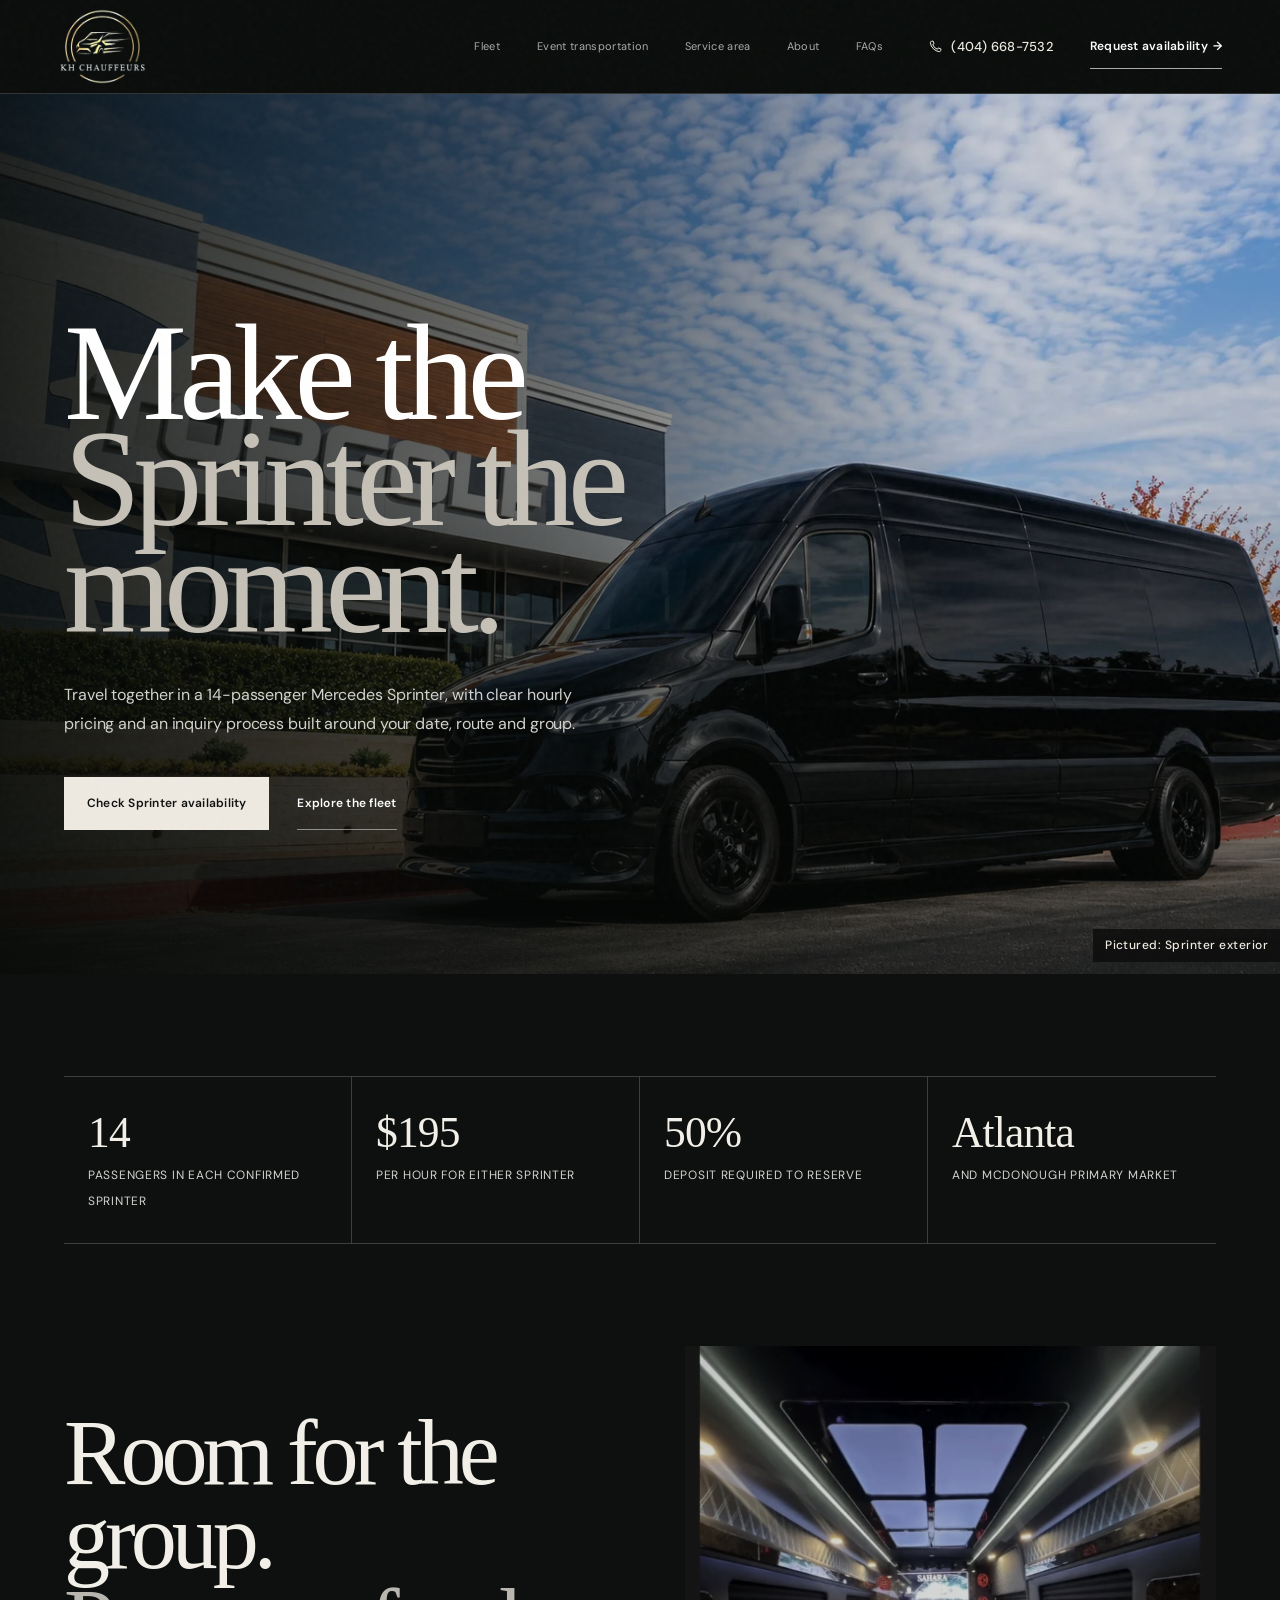
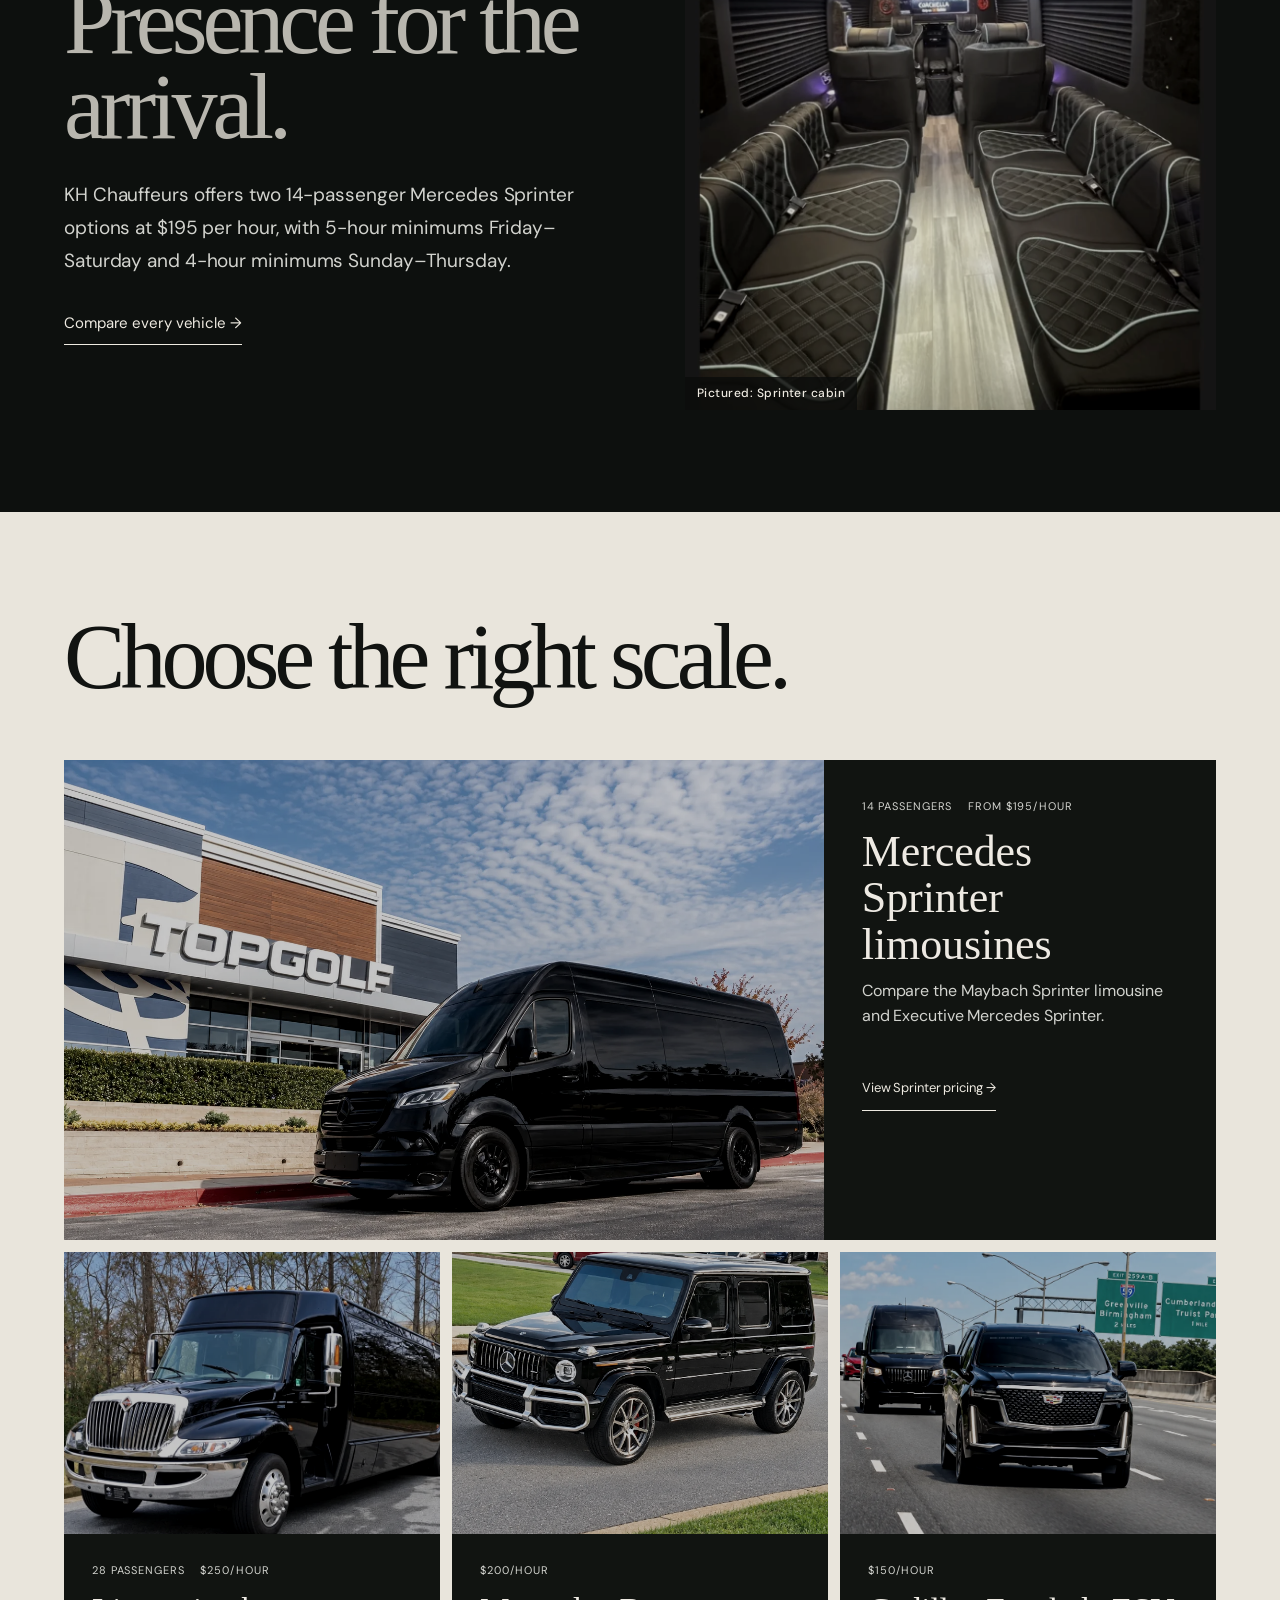
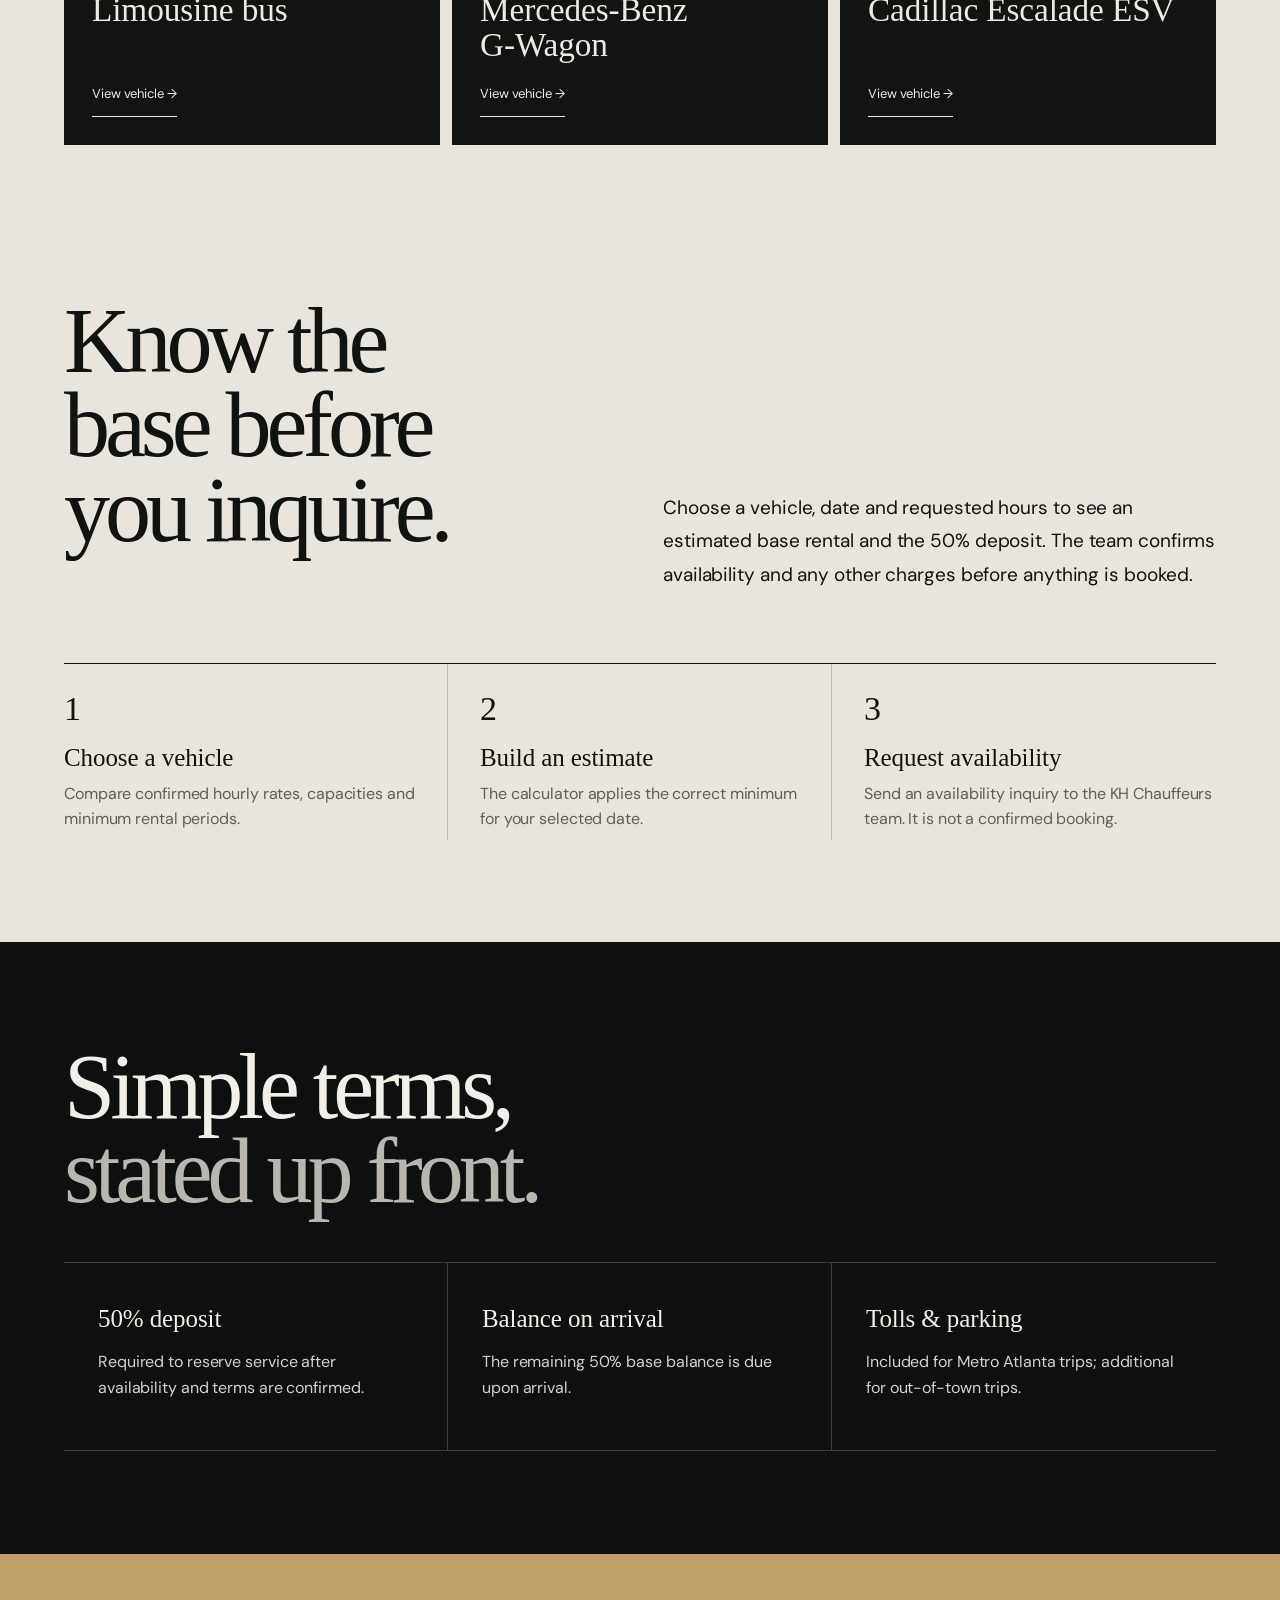
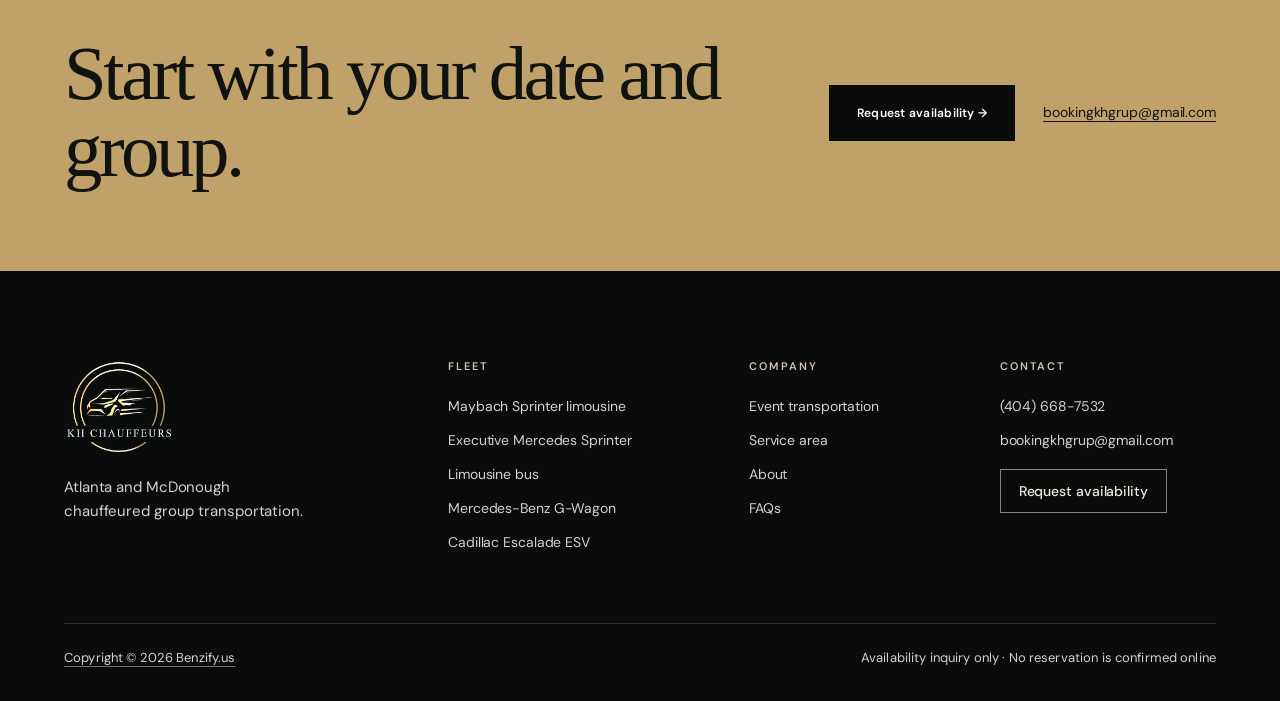
==== commit 159c84e2: "Merge pull request #15 from benzify/kinza/vehicle-gallery-carousel Per-vehicle photo galleries, new " ====
--- a/index.html
+++ b/index.html
@@ -1,5 +1,5 @@
 <!doctype html><html lang="en"><head><meta charset="utf-8"><meta name="viewport" content="width=device-width,initial-scale=1,viewport-fit=cover"><title>Luxury Sprinter Rentals in Atlanta | KH Chauffeurs</title><meta name="description" content="Request availability for 14-passenger Mercedes Sprinters, a 28-passenger limousine bus, Escalade ESV and G-Wagon service in Atlanta and McDonough."><link rel="canonical" href="https://khchauffeur.com/"><script>document.documentElement.classList.add("js")</script><link rel="icon" href="data:,"><link rel="preload" as="image" href="assets/sprinter-exterior-enhanced.webp" fetchpriority="high"><link rel="preconnect" href="https://fonts.googleapis.com"><link rel="preconnect" href="https://fonts.gstatic.com" crossorigin><link href="https://fonts.googleapis.com/css2?family=DM+Sans:wght@400;500;600&display=swap" rel="stylesheet"><link rel="stylesheet" href="styles.css?v=dev"><script type="application/ld+json">{"@context":"https://schema.org","@type":"LocalBusiness","name":"KH Chauffeurs","url":"https://khchauffeur.com/","email":"bookingkhgrup@gmail.com","areaServed":[{"@type":"City","name":"Atlanta"},{"@type":"City","name":"McDonough"}],"description":"Luxury chauffeured Sprinter, limousine bus and SUV rentals for events in Atlanta, McDonough and surrounding areas."}</script><link rel="stylesheet" href="premium.css?v=dev"></head><body class="page-home"><a class="skip-link" href="#main">Skip to content</a>
-<header class="site-header"><a class="brand" href="index.html" aria-label="KH Chauffeurs home"><span class="brand-mark" aria-hidden="true">KH</span><span aria-hidden="true">KH CHAUFFEURS</span></a><button class="menu-button" type="button" data-menu-button aria-expanded="false" aria-controls="site-nav" aria-label="Open menu"><svg class="menu-icon" viewBox="0 0 24 24" width="22" height="22" aria-hidden="true" focusable="false"><path d="M3 7h18M3 12h18M3 17h18" fill="none" stroke="currentColor" stroke-width="1.5"/></svg></button><nav class="main-nav" id="site-nav" data-nav aria-label="Main navigation"><a href="fleet.html">Fleet</a><a href="events.html">Event transportation</a><a href="service-area.html">Service area</a><a href="about.html">About</a><a href="faqs.html">FAQs</a></nav><a class="nav-call" href="tel:+14046687532" data-call-location="header" aria-label="Call KH Chauffeurs at (404) 668-7532"><svg class="call-icon" viewBox="0 0 24 24" width="16" height="16" aria-hidden="true" focusable="false"><path d="M6.6 3.5 9 3l1.6 4-2 1.3a11 11 0 0 0 7.1 7.1l1.3-2 4 1.6-.5 2.4a2 2 0 0 1-2 1.6A15.5 15.5 0 0 1 5 5.5a2 2 0 0 1 1.6-2Z" fill="none" stroke="currentColor" stroke-width="1.5" stroke-linejoin="round"/></svg><span class="nav-call-number" aria-hidden="true">(404) 668-7532</span></a><a class="nav-cta" href="request.html"><span class="nav-cta-full">Request availability</span><span class="nav-cta-short" aria-hidden="true">Request</span><span class="nav-cta-arrow" aria-hidden="true"> →</span></a></header>
+<header class="site-header"><a class="brand" href="index.html" aria-label="KH Chauffeurs home"><img class="brand-logo" src="assets/kh-chauffeur-logo.webp" alt="KH Chauffeurs" width="408" height="357" decoding="async"></a><button class="menu-button" type="button" data-menu-button aria-expanded="false" aria-controls="site-nav" aria-label="Open menu"><svg class="menu-icon" viewBox="0 0 24 24" width="22" height="22" aria-hidden="true" focusable="false"><path d="M3 7h18M3 12h18M3 17h18" fill="none" stroke="currentColor" stroke-width="1.5"/></svg></button><nav class="main-nav" id="site-nav" data-nav aria-label="Main navigation"><a href="fleet.html">Fleet</a><a href="events.html">Event transportation</a><a href="service-area.html">Service area</a><a href="about.html">About</a><a href="faqs.html">FAQs</a></nav><a class="nav-call" href="tel:+14046687532" data-call-location="header" aria-label="Call KH Chauffeurs at (404) 668-7532"><svg class="call-icon" viewBox="0 0 24 24" width="16" height="16" aria-hidden="true" focusable="false"><path d="M6.6 3.5 9 3l1.6 4-2 1.3a11 11 0 0 0 7.1 7.1l1.3-2 4 1.6-.5 2.4a2 2 0 0 1-2 1.6A15.5 15.5 0 0 1 5 5.5a2 2 0 0 1 1.6-2Z" fill="none" stroke="currentColor" stroke-width="1.5" stroke-linejoin="round"/></svg><span class="nav-call-number" aria-hidden="true">(404) 668-7532</span></a><a class="nav-cta" href="request.html"><span class="nav-cta-full">Request availability</span><span class="nav-cta-short" aria-hidden="true">Request</span><span class="nav-cta-arrow" aria-hidden="true"> →</span></a></header>
 <main id="main">
 
 <section class="hero hm-hero hero-fade" aria-labelledby="home-title"><div class="container hero-content" data-vehicle="maybach-sprinter"><h1 id="home-title">Make the<br><em>Sprinter the moment.</em></h1><p class="hero-copy">Travel together in a <span data-field="passengers">14</span>-passenger Mercedes Sprinter, with clear hourly pricing and an inquiry process built around your date, route and group.</p><div class="hero-actions"><a class="button button-gold" href="request.html?vehicle=maybach-sprinter">Check Sprinter availability</a><a class="button button-outline" href="fleet.html">Explore the fleet</a></div></div><p class="fleet-caption hm-caption">Pictured: Sprinter exterior</p></section>
@@ -22,4 +22,4 @@
 
 <section class="cta-band hm-cta" aria-labelledby="cta-title"><div class="container"><h2 class="reveal" id="cta-title">Start with your date and group.</h2><div class="fleet-cta-actions reveal"><a class="button button-dark" href="request.html">Request availability →</a><a class="fleet-cta-email" href="mailto:bookingkhgrup@gmail.com">bookingkhgrup@gmail.com</a></div></div></section>
 </main>
-<footer class="footer site-footer"><div class="container"><div class="footer-grid"><div class="footer-brand"><p class="footer-name"><a class="footer-home" href="index.html" aria-current="page"><span class="brand-mark" aria-hidden="true">KH</span>KH Chauffeurs</a></p><p class="footer-tagline">Atlanta and McDonough chauffeured group transportation.</p></div><nav class="footer-col" aria-labelledby="footer-fleet"><h2 class="footer-heading" id="footer-fleet">Fleet</h2><ul><li><a href="maybach-sprinter.html">Maybach Sprinter limousine</a></li><li><a href="executive-sprinter.html">Executive Mercedes Sprinter</a></li><li><a href="limo-bus.html">Limousine bus</a></li><li><a href="g-wagon.html">Mercedes-Benz G-Wagon</a></li><li><a href="escalade.html">Cadillac Escalade ESV</a></li></ul></nav><nav class="footer-col" aria-labelledby="footer-company"><h2 class="footer-heading" id="footer-company">Company</h2><ul><li><a href="events.html">Event transportation</a></li><li><a href="service-area.html">Service area</a></li><li><a href="about.html">About</a></li><li><a href="faqs.html">FAQs</a></li></ul></nav><nav class="footer-col" aria-labelledby="footer-contact"><h2 class="footer-heading" id="footer-contact">Contact</h2><ul><li><a href="tel:+14046687532" data-call-location="footer">(404) 668-7532</a></li><li><a href="mailto:bookingkhgrup@gmail.com">bookingkhgrup@gmail.com</a></li><li><a class="footer-cta" href="request.html">Request availability</a></li></ul></nav></div><div class="footer-bottom"><p><a class="footer-credit" href="https://benzify.us/">Copyright © 2026 Benzify.us</a></p><p>Availability inquiry only · No reservation is confirmed online</p></div></div></footer><div class="mobile-cta-bar"><a class="mobile-cta-call" href="tel:+14046687532" data-call-location="mobile-bar" aria-label="Call KH Chauffeurs at (404) 668-7532"><svg class="call-icon" viewBox="0 0 24 24" width="16" height="16" aria-hidden="true" focusable="false"><path d="M6.6 3.5 9 3l1.6 4-2 1.3a11 11 0 0 0 7.1 7.1l1.3-2 4 1.6-.5 2.4a2 2 0 0 1-2 1.6A15.5 15.5 0 0 1 5 5.5a2 2 0 0 1 1.6-2Z" fill="none" stroke="currentColor" stroke-width="1.5" stroke-linejoin="round"/></svg><span aria-hidden="true">Call (404) 668-7532</span></a><a class="mobile-cta-request" href="request.html">Request availability</a></div><script src="data.js?v=dev"></script><script src="tracking.js?v=dev"></script><script src="script.js?v=dev"></script><script src="vehicle.js?v=dev"></script></body></html>
+<footer class="footer site-footer"><div class="container"><div class="footer-grid"><div class="footer-brand"><p class="footer-name"><a class="footer-home" href="index.html" aria-current="page"><img class="brand-logo" src="assets/kh-chauffeur-logo.webp" alt="KH Chauffeurs" width="408" height="357" decoding="async"></a></p><p class="footer-tagline">Atlanta and McDonough chauffeured group transportation.</p></div><nav class="footer-col" aria-labelledby="footer-fleet"><h2 class="footer-heading" id="footer-fleet">Fleet</h2><ul><li><a href="maybach-sprinter.html">Maybach Sprinter limousine</a></li><li><a href="executive-sprinter.html">Executive Mercedes Sprinter</a></li><li><a href="limo-bus.html">Limousine bus</a></li><li><a href="g-wagon.html">Mercedes-Benz G-Wagon</a></li><li><a href="escalade.html">Cadillac Escalade ESV</a></li></ul></nav><nav class="footer-col" aria-labelledby="footer-company"><h2 class="footer-heading" id="footer-company">Company</h2><ul><li><a href="events.html">Event transportation</a></li><li><a href="service-area.html">Service area</a></li><li><a href="about.html">About</a></li><li><a href="faqs.html">FAQs</a></li></ul></nav><nav class="footer-col" aria-labelledby="footer-contact"><h2 class="footer-heading" id="footer-contact">Contact</h2><ul><li><a href="tel:+14046687532" data-call-location="footer">(404) 668-7532</a></li><li><a href="mailto:bookingkhgrup@gmail.com">bookingkhgrup@gmail.com</a></li><li><a class="footer-cta" href="request.html">Request availability</a></li></ul></nav></div><div class="footer-bottom"><p><a class="footer-credit" href="https://benzify.us/">Copyright © 2026 Benzify.us</a></p><p>Availability inquiry only · No reservation is confirmed online</p></div></div></footer><div class="mobile-cta-bar"><a class="mobile-cta-call" href="tel:+14046687532" data-call-location="mobile-bar" aria-label="Call KH Chauffeurs at (404) 668-7532"><svg class="call-icon" viewBox="0 0 24 24" width="16" height="16" aria-hidden="true" focusable="false"><path d="M6.6 3.5 9 3l1.6 4-2 1.3a11 11 0 0 0 7.1 7.1l1.3-2 4 1.6-.5 2.4a2 2 0 0 1-2 1.6A15.5 15.5 0 0 1 5 5.5a2 2 0 0 1 1.6-2Z" fill="none" stroke="currentColor" stroke-width="1.5" stroke-linejoin="round"/></svg><span aria-hidden="true">Call (404) 668-7532</span></a><a class="mobile-cta-request" href="request.html">Request availability</a></div><script src="data.js?v=dev"></script><script src="tracking.js?v=dev"></script><script src="script.js?v=dev"></script><script src="vehicle.js?v=dev"></script></body></html>
--- a/premium.css
+++ b/premium.css
@@ -965,18 +965,57 @@
 .vehicle-hero img[src$="executive-sprinter.webp"],.vp-hero-media img[src$="executive-sprinter.webp"],.vp-photo img[src$="executive-sprinter.webp"]{object-position:center 45%}
 .vp-other img[src$="executive-sprinter.webp"]{object-position:center 40%}
 
-/* G-Wagon photo carousel (script.js swaps the photo every 2 seconds). */
-img[data-carousel]{transition:opacity .35s ease}
-img[data-carousel].is-swapping{opacity:0}
-
-/* Carousel photos fill their frames like the other vehicle photos (cover crop). */
-img[data-carousel]{object-fit:cover!important;background:var(--night)}
-img[data-carousel="executive-sprinter"]{object-position:center 45%!important}
-
-/* G-Wagon photos are tall: show them whole (no zoom) over a blurred copy of the same photo that fills the frame. */
-img[data-carousel="g-wagon"]:not([src$="g-wagon-enhanced.webp"]){object-fit:contain!important;object-position:center!important;background:transparent!important}
-.gw-frame:has(>img[data-carousel="g-wagon"]:not([src$="g-wagon-enhanced.webp"])){isolation:isolate;overflow:hidden;background:var(--night)}
-.gw-frame:has(>img[data-carousel="g-wagon"]:not([src$="g-wagon-enhanced.webp"]))::before{content:"";position:absolute;top:var(--gw-t,0);left:var(--gw-l,0);width:var(--gw-w,100%);height:var(--gw-h,100%);z-index:-1;background:var(--gw-bg) center/cover no-repeat;filter:blur(26px) brightness(.8) saturate(1.1);transition:background-image .35s ease}
+/* ---------- Vehicle gallery carousel (vehicle pages, built by gallery.js) ---------- */
+.vg{padding:clamp(64px,8vw,112px) 0;background:var(--night);color:var(--bone)}
+.vg-head{display:flex;align-items:end;justify-content:space-between;gap:24px 40px;flex-wrap:wrap;margin-bottom:clamp(28px,3.5vw,44px)}
+.vg-head h2{font:400 clamp(34px,4.4vw,56px)/1.05 var(--serif);letter-spacing:-.03em;margin:10px 0 0}
+.vg-arrow:focus-visible,.vg-dot:focus-visible,.vg-body:focus-visible{outline:2px solid var(--gold);outline-offset:3px}
+.vg-body{display:grid;grid-template-columns:minmax(0,1.55fr) minmax(0,1fr);gap:clamp(28px,4vw,64px);align-items:center;border-radius:12px}
+.vg-stage{position:relative;aspect-ratio:4/3;border-radius:12px;overflow:hidden;background:#050605;touch-action:pan-y;box-shadow:0 24px 60px -28px rgba(0,0,0,.7)}
+.vg-slide{position:absolute;inset:0;margin:0;overflow:hidden;background:#050605;opacity:0;z-index:1;visibility:hidden}
+.vg-slide::before{content:"";position:absolute;inset:-40px;background:var(--vg-bg) center/cover no-repeat;filter:blur(32px) brightness(.55) saturate(1.1)}
+.vg-slide img{position:relative;display:block;width:100%;height:100%;object-fit:contain;object-position:center}
+.vg-slide.is-active{opacity:1;z-index:2;visibility:visible}
+.vg-slide.is-incoming{z-index:3;visibility:visible}
+.js .vg-slide{transition:opacity .5s cubic-bezier(.4,0,.2,1)}
+.vg-label{position:absolute;left:16px;bottom:16px;z-index:2;font:600 11px var(--sans);letter-spacing:.14em;text-transform:uppercase;color:#fff;background:rgba(10,12,10,.62);padding:7px 11px;border-radius:999px}
+.vg-info{display:flex;flex-direction:column;gap:clamp(24px,3vw,36px)}
+.vg-panel h3{font:400 clamp(28px,3vw,40px)/1.1 var(--serif);letter-spacing:-.02em;margin:0 0 14px}
+.vg-panel p{color:var(--mist);margin:0 0 14px;max-width:46ch}
+.vg-panel .vg-meta{color:var(--champagne);font-size:14px;letter-spacing:.02em}
+.vg-links{display:flex;align-items:center;flex-wrap:wrap;gap:14px 24px;margin-top:22px}
+.vg-link{color:#fff;text-decoration:none;border-bottom:1px solid rgba(255,255,255,.5);padding-bottom:2px;font-size:14px;transition:border-color .3s ease}
+.vg-link:hover{border-color:var(--gold)}
+.vg-controls{display:flex;align-items:center;gap:14px;padding-top:22px;border-top:1px solid rgba(255,255,255,.14)}
+.vg-arrow{appearance:none;display:grid;place-items:center;width:46px;height:46px;border-radius:50%;border:1px solid rgba(255,255,255,.35);background:transparent;color:#fff;cursor:pointer;transition:background-color .3s ease,border-color .3s ease,color .3s ease}
+.vg-arrow:hover{background:var(--gold);border-color:var(--gold);color:var(--ink)}
+.vg-dots{display:flex;align-items:center;gap:6px;min-width:0;flex:0 1 auto}
+.vg-dot{appearance:none;border:0;padding:0;flex:0 1 22px;min-width:4px;width:22px;height:4px;border-radius:4px;background:rgba(255,255,255,.28);cursor:pointer;position:relative;transition:width .4s ease,background-color .4s ease}
+.vg-dot::after{content:"";position:absolute;inset:-14px -3px}
+.vg-dot.is-active{width:40px;flex-basis:40px;background:var(--gold)}
+.vg-count{margin-left:auto;white-space:nowrap;flex:none;font-size:13px;letter-spacing:.08em;color:var(--mist);font-variant-numeric:tabular-nums}
+@media(max-width:900px){.vg-body{grid-template-columns:minmax(0,1fr);gap:28px}}
+@media(max-width:700px){
+  .vg-head{align-items:flex-start}
+  .vg-stage{aspect-ratio:4/5;border-radius:10px}
+  .vg-links .button{width:100%}
+}
+@media(prefers-reduced-motion:reduce){.js .vg-slide,.vg-dot,.vg-arrow{transition:none}}
+/* Gallery sits on a dark band: the vehicle page default (ink) focus ring would be invisible here. */
+.page-vehicle .vg :focus-visible{outline-color:var(--gold)}
+/* No script: the section keeps its plain photo grid. */
+.vg-fallback .vp-gallery-grid{display:grid;grid-template-columns:repeat(auto-fit,minmax(240px,1fr));gap:12px}
+.vg-fallback .vp-photo img{border-radius:10px}
+
+/* ---------- KH Chauffeurs logo (header and footer image) ---------- */
+/* The logo file has a solid black background; "screen" blending lets the dark header/footer show through it, so no box edge appears. */
+.brand-logo{display:block;width:auto;max-width:none;object-fit:contain;mix-blend-mode:screen}
+.brand{align-items:center;gap:0}
+.brand .brand-logo{height:78px}
+.site-footer .footer-home{gap:0}
+.site-footer .footer-home .brand-logo{height:96px}
+@media(max-width:900px){.brand .brand-logo{height:64px}.site-footer .footer-home .brand-logo{height:88px}}
+@media(max-width:600px){.brand .brand-logo{height:58px}}
 
 /* ---------- Call buttons (all pages) ---------- */
 .call-icon{display:block;flex:none}
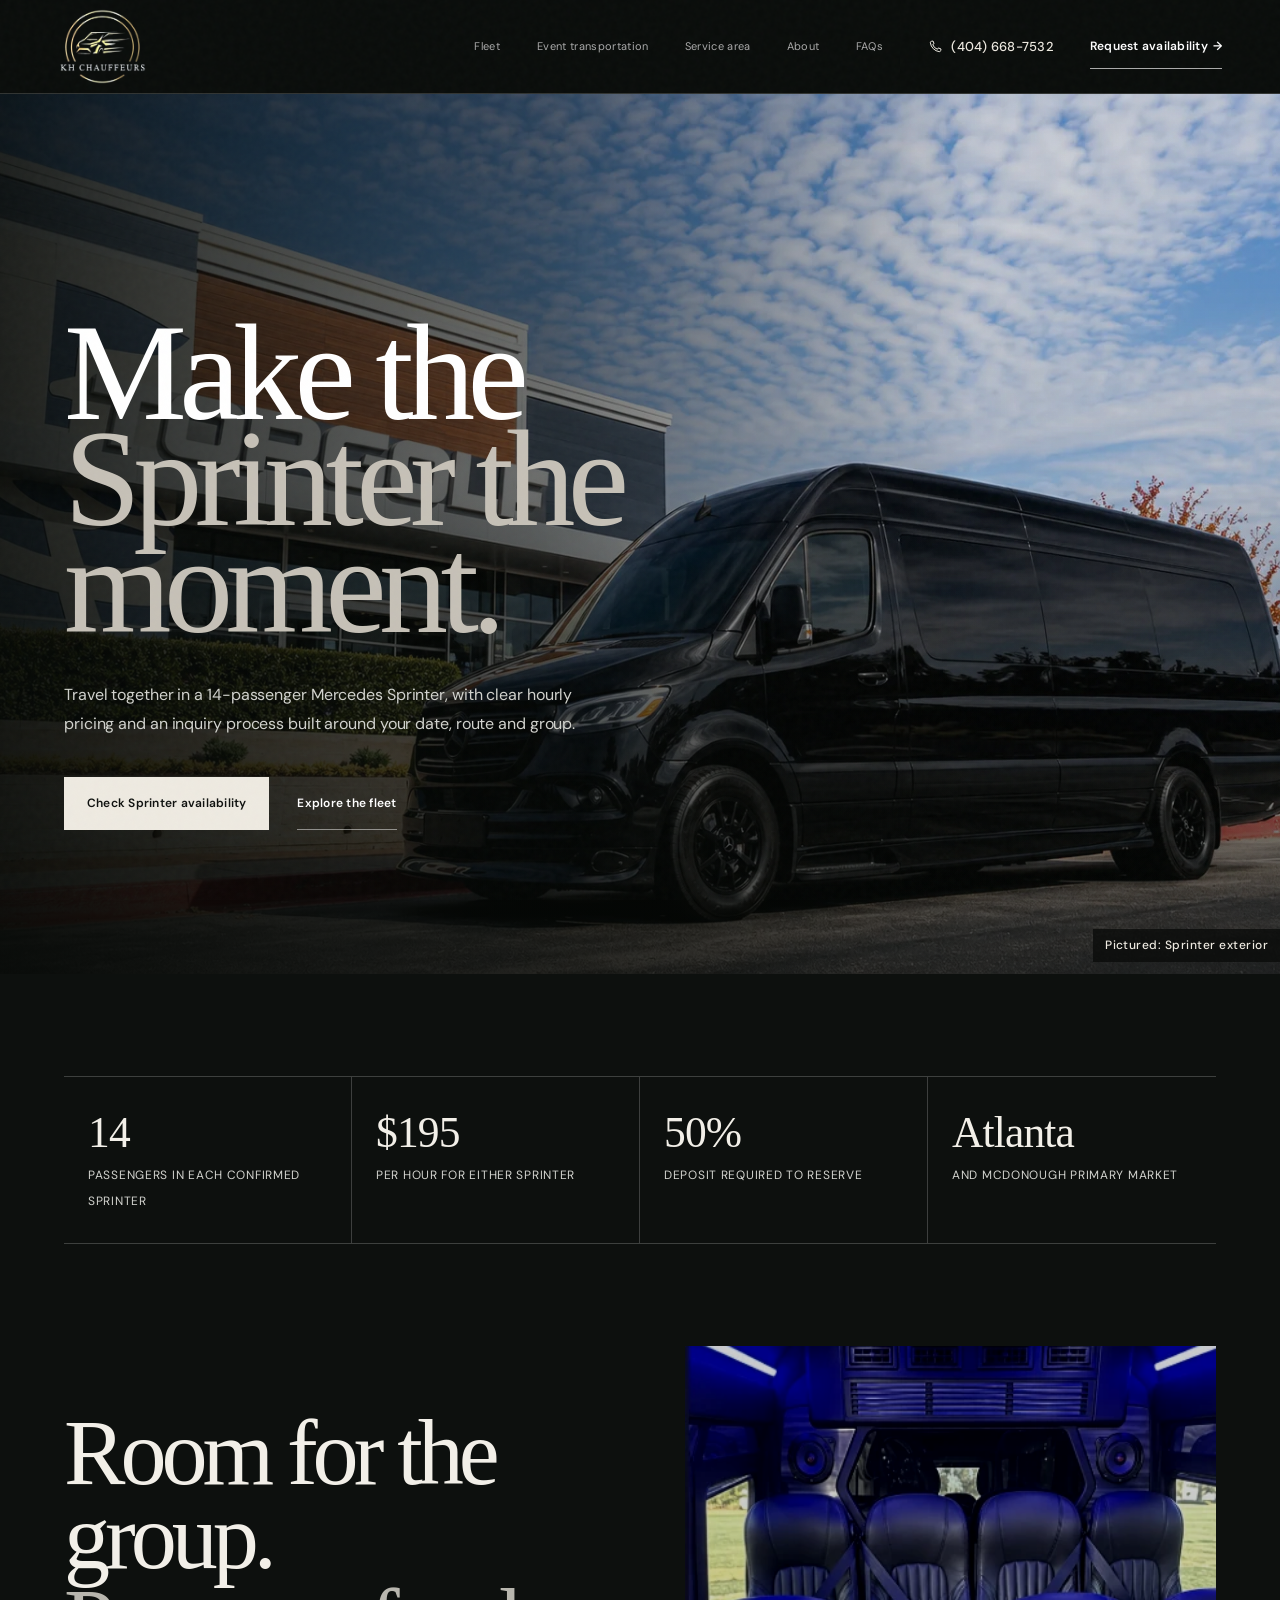
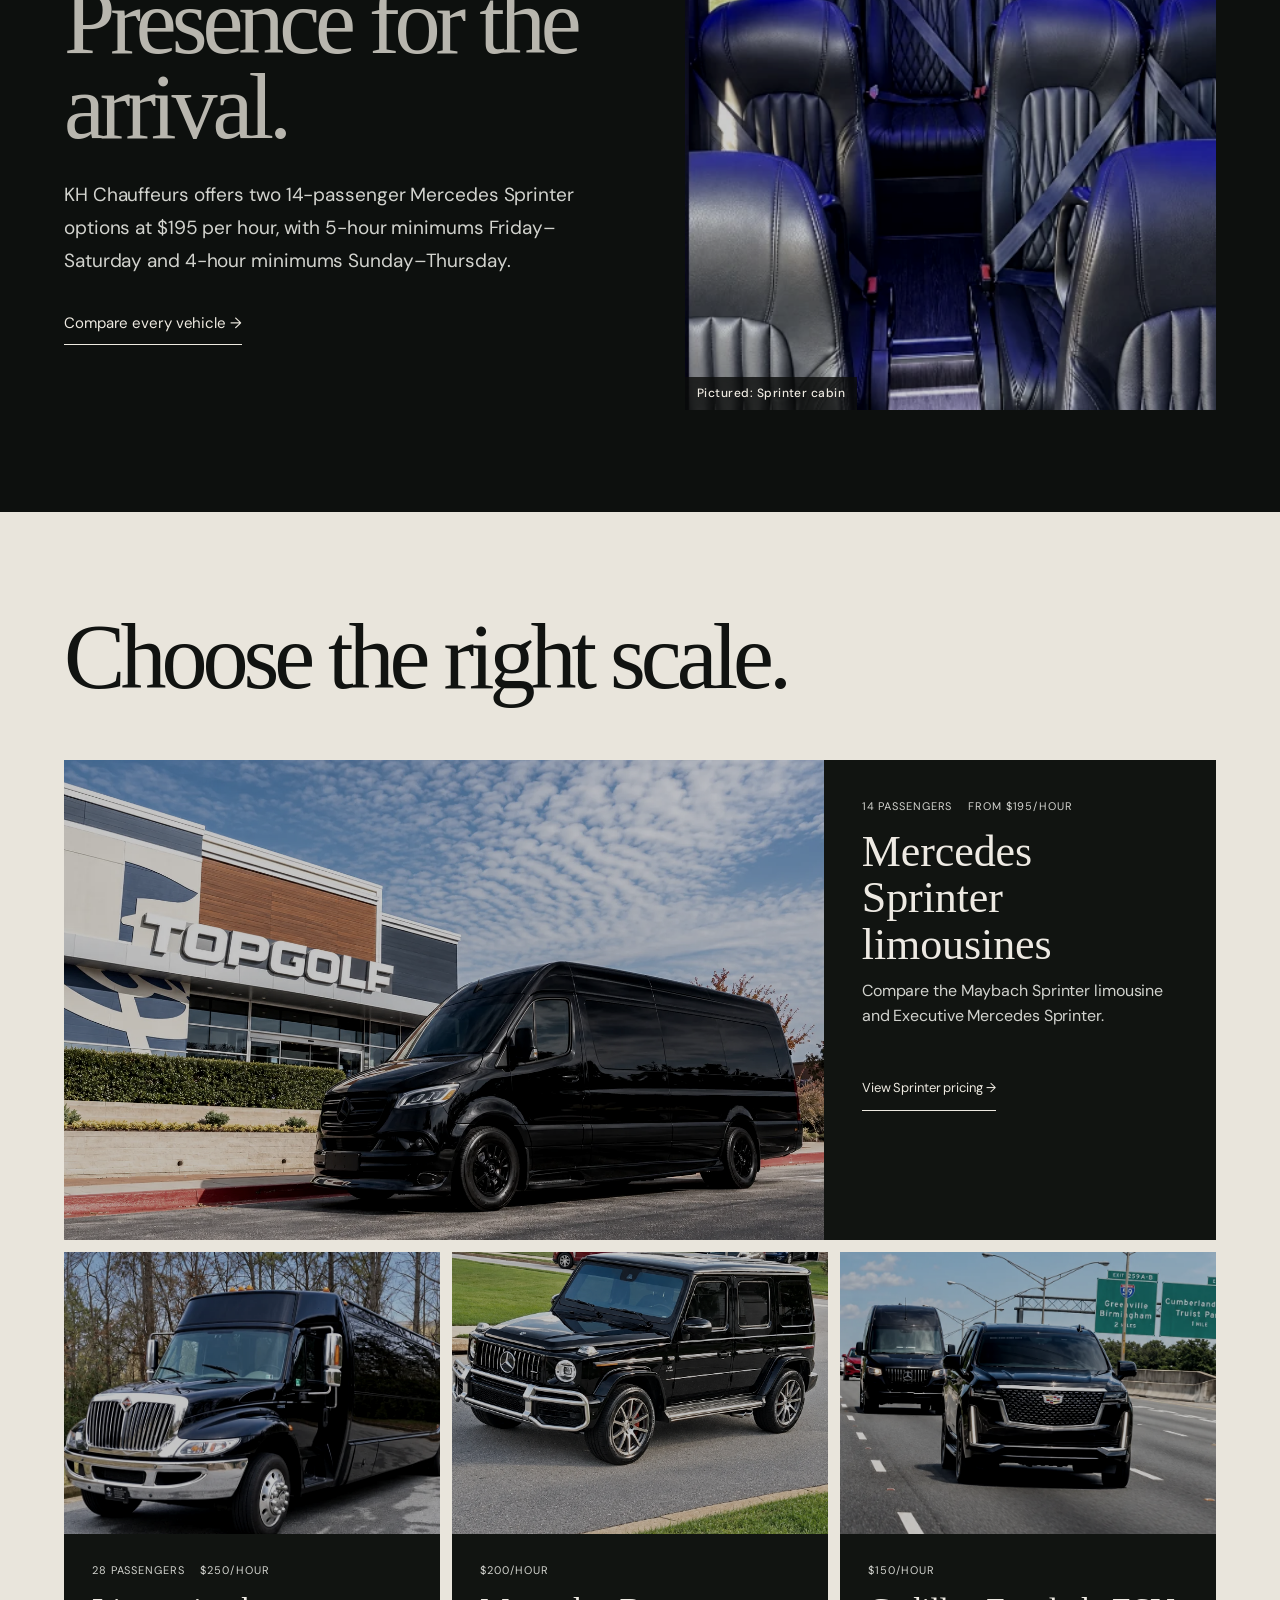
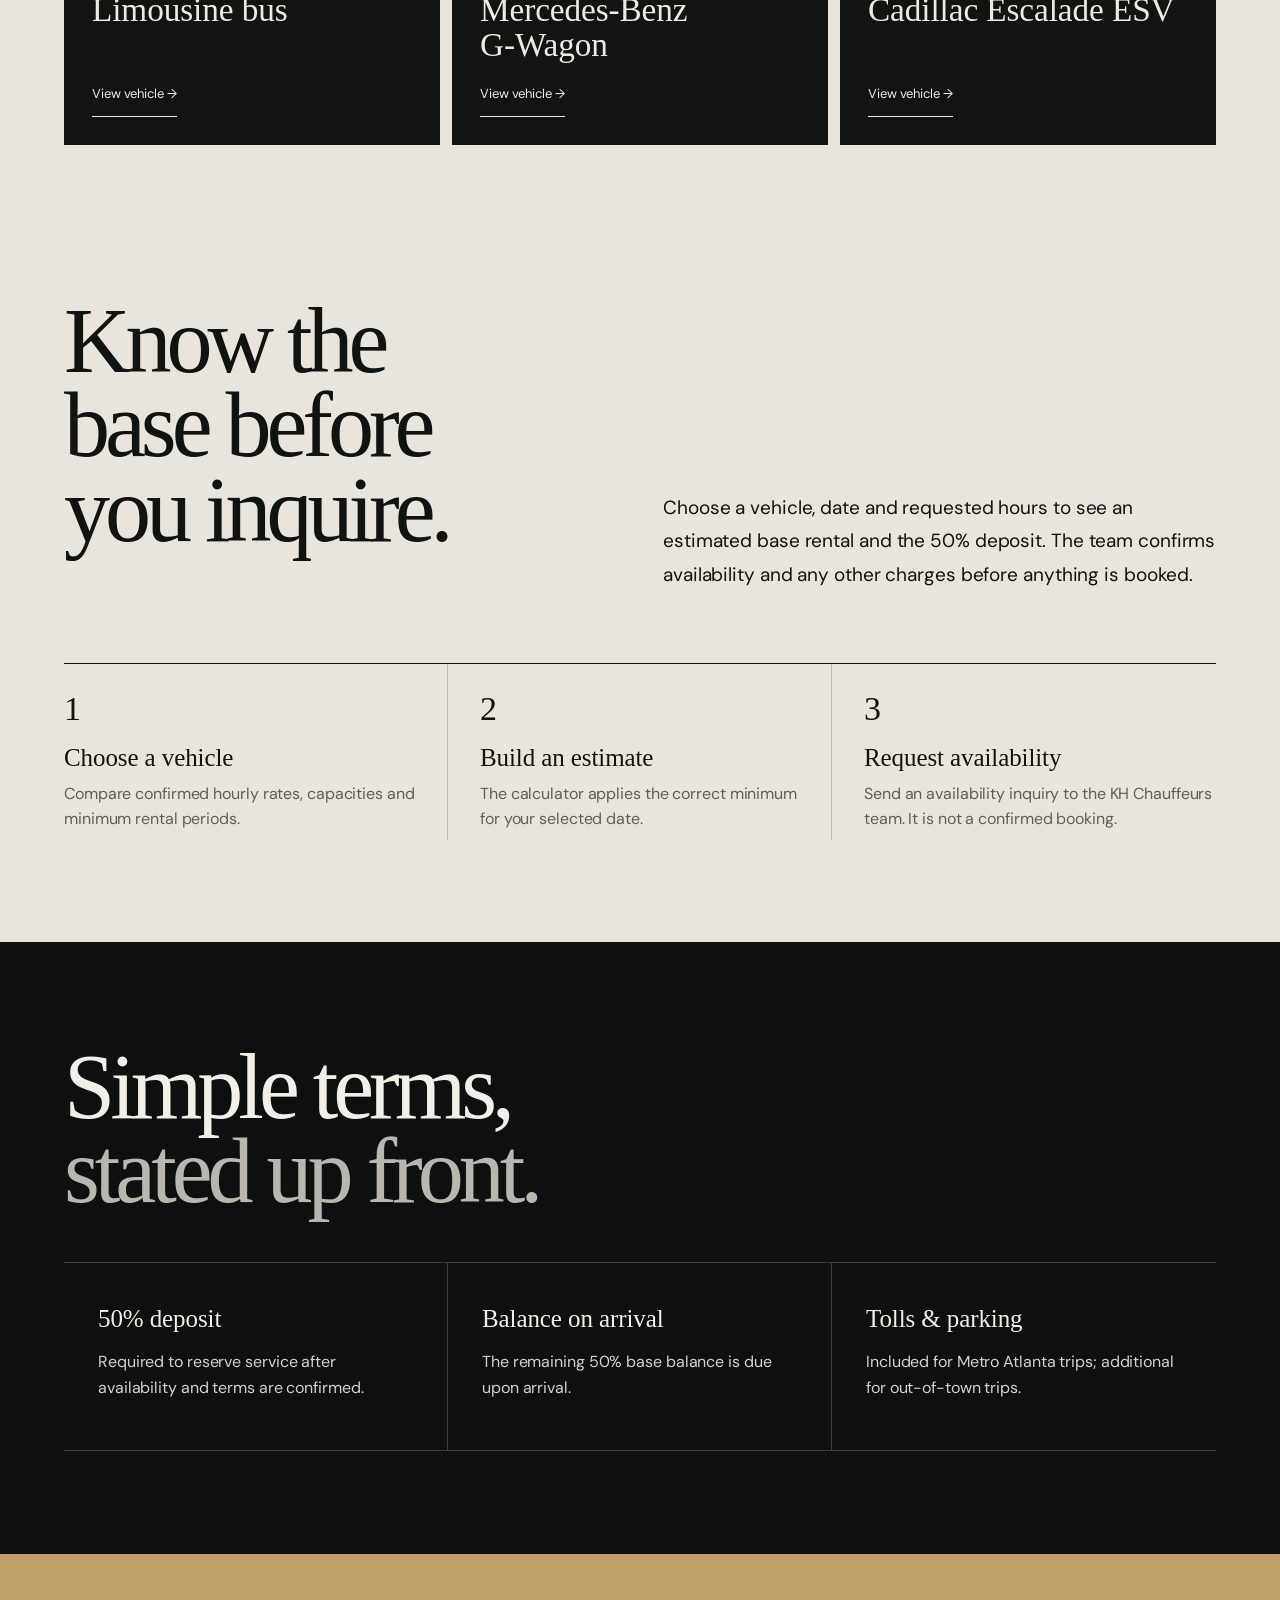
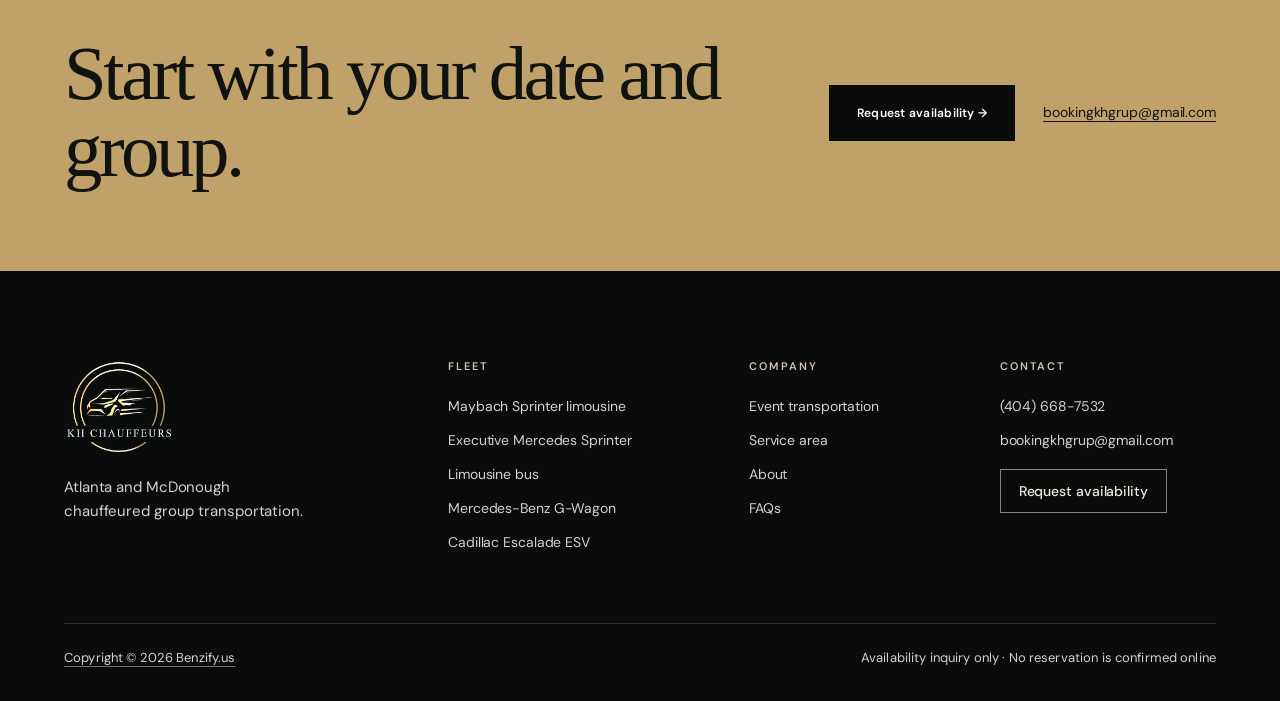
==== commit 90cfe061: "Hero photo carousels on the limo bus, Sprinter and G-Wagon pages; new Executive Sprinter cover - The" ====
--- a/index.html
+++ b/index.html
@@ -6,7 +6,7 @@
 
 <section class="section section-dark hm-feature" aria-labelledby="feature-title"><div class="container" data-vehicle="maybach-sprinter">
 <div class="fact-strip reveal-stagger"><div class="fact"><strong data-field="passengers">14</strong><span>passengers in each confirmed Sprinter</span></div><div class="fact"><strong data-field="rate">$195</strong><span>per hour for either Sprinter</span></div><div class="fact"><strong data-field="deposit">50%</strong><span>deposit required to reserve</span></div><div class="fact"><strong>Atlanta</strong><span>and McDonough primary market</span></div></div>
-<div class="hm-feature-grid"><div class="hm-feature-copy reveal"><h2 class="section-title" id="feature-title">Room for the group.<br><em>Presence for the arrival.</em></h2><p class="lede">KH Chauffeurs offers two <span data-field="passengers">14</span>-passenger Mercedes Sprinter options at <span data-field="rate">$195</span> per hour, with <span data-field="min-weekend">5</span>-hour minimums Friday–Saturday and <span data-field="min-weekday">4</span>-hour minimums Sunday–Thursday.</p><a class="text-link" href="fleet.html">Compare every vehicle →</a></div><figure class="hm-feature-media reveal photo-zoom photo-settle"><img src="assets/executive-sprinter.webp" alt="Sprinter passenger cabin with quilted black leather seats and blue ceiling lights" width="1080" height="1351" loading="lazy" decoding="async"><figcaption class="fleet-caption">Pictured: Sprinter cabin</figcaption></figure></div>
+<div class="hm-feature-grid"><div class="hm-feature-copy reveal"><h2 class="section-title" id="feature-title">Room for the group.<br><em>Presence for the arrival.</em></h2><p class="lede">KH Chauffeurs offers two <span data-field="passengers">14</span>-passenger Mercedes Sprinter options at <span data-field="rate">$195</span> per hour, with <span data-field="min-weekend">5</span>-hour minimums Friday–Saturday and <span data-field="min-weekday">4</span>-hour minimums Sunday–Thursday.</p><a class="text-link" href="fleet.html">Compare every vehicle →</a></div><figure class="hm-feature-media reveal photo-zoom photo-settle"><img src="assets/executive-sprinter-cover.webp" alt="Sprinter passenger cabin with quilted black leather seats and blue ceiling lights" width="411" height="739" loading="lazy" decoding="async"><figcaption class="fleet-caption">Pictured: Sprinter cabin</figcaption></figure></div>
 </div></section>
 
 <section class="section section-cream hm-fleet" aria-labelledby="fleet-title"><div class="container"><h2 class="section-title reveal" id="fleet-title">Choose the right scale.</h2><div class="fleet-grid hm-fleet-grid">
--- a/premium.css
+++ b/premium.css
@@ -1087,3 +1087,31 @@
 
 /* Keep phone numbers on one line wherever they wrap. */
 a[href^="tel:"]{white-space:nowrap}
+
+/* ---------- Hero carousel (vehicle pages, built by gallery.js from data-hero-gallery) ---------- */
+.vgh-stage{position:absolute;inset:0;z-index:0;overflow:hidden;background:#050605}
+.vgh-slide{position:absolute;inset:0;margin:0;overflow:hidden;background:#050605;opacity:0;visibility:hidden;z-index:1}
+.vgh-slide.is-active{opacity:1;visibility:visible;z-index:2}
+.vgh-slide.is-incoming{visibility:visible;z-index:3}
+.js .vgh-slide{transition:opacity .6s cubic-bezier(.4,0,.2,1)}
+.vp-hero-media .vgh-slide img{position:absolute;inset:0;width:100%;height:100%;object-fit:cover;object-position:var(--pos,center);filter:saturate(.92) brightness(.95) contrast(1.03)}
+.vgh-slide.is-contain::before{content:"";position:absolute;inset:-40px;background:var(--vg-bg) center/cover no-repeat;filter:blur(32px) brightness(.55) saturate(1.1)}
+.vp-hero-media .vgh-slide.is-contain img{object-fit:contain;object-position:center}
+.vp-hero-media.is-carousel:focus-visible{outline:2px solid #d5ad62;outline-offset:-4px}
+.vgh-controls{position:absolute;left:clamp(14px,2.4vw,28px);bottom:clamp(14px,2.4vw,28px);z-index:5;display:flex;align-items:center;gap:10px;padding:7px 14px 7px 7px;border-radius:999px;background:rgba(10,12,10,.55);backdrop-filter:blur(8px);-webkit-backdrop-filter:blur(8px);max-width:calc(100% - 28px)}
+.vgh-btn{appearance:none;display:grid;place-items:center;flex:none;width:40px;height:40px;border-radius:50%;border:1px solid rgba(255,255,255,.35);background:transparent;color:#fff;cursor:pointer;transition:background-color .3s ease,border-color .3s ease,color .3s ease}
+.vgh-btn:hover{background:#d5ad62;border-color:#d5ad62;color:#111311}
+.vgh-pause{width:34px;height:34px;margin-left:2px}
+.vgh-pause .vgh-icon-play,.vgh-controls .vgh-icon-play{display:none}
+.vp-hero-media.is-paused .vgh-icon-pause{display:none}
+.vp-hero-media.is-paused .vgh-icon-play{display:inline}
+.vgh-dots{display:flex;align-items:center;gap:6px;min-width:0}
+.vgh-dot{appearance:none;border:0;padding:0;flex:0 1 18px;min-width:4px;width:18px;height:4px;border-radius:4px;background:rgba(255,255,255,.35);cursor:pointer;position:relative;transition:width .4s ease,background-color .4s ease}
+.vgh-dot::after{content:"";position:absolute;inset:-14px -3px}
+.vgh-dot.is-active{width:32px;flex-basis:32px;background:#d5ad62}
+.vgh-count{font-size:12px;letter-spacing:.08em;color:#eeeae1;font-variant-numeric:tabular-nums;white-space:nowrap}
+@media(max-width:600px){.vgh-controls{gap:6px;padding:4px 10px 4px 4px;left:10px;bottom:10px}.vgh-btn{width:32px;height:32px}.vgh-pause{width:28px;height:28px;margin-left:0}.vgh-count{display:none}}
+@media(prefers-reduced-motion:reduce){.js .vgh-slide,.vgh-dot,.vgh-btn{transition:none}}
+
+/* Executive Sprinter cover photo (tall seat-row shot): keep the seats and ceiling lights in the wide card frames. */
+img[src$="executive-sprinter-cover.webp"]{object-position:center 35%}
